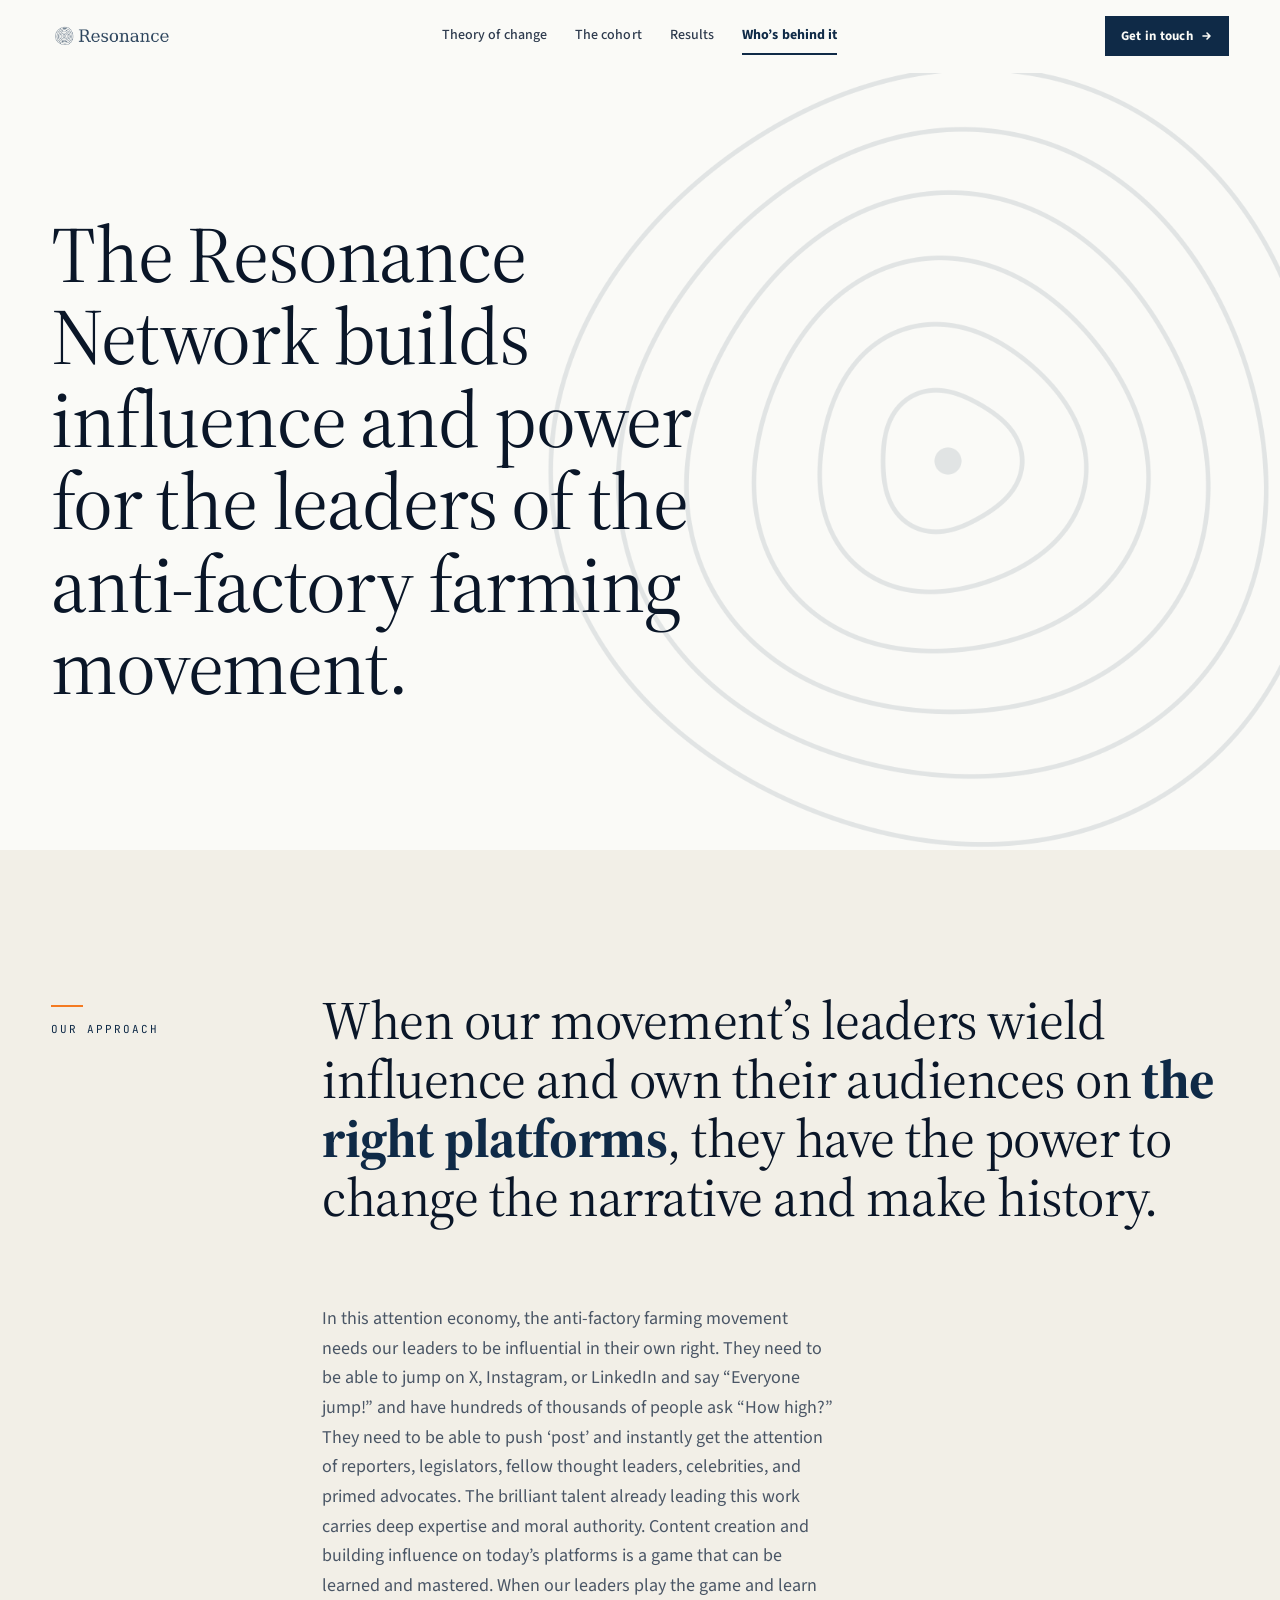
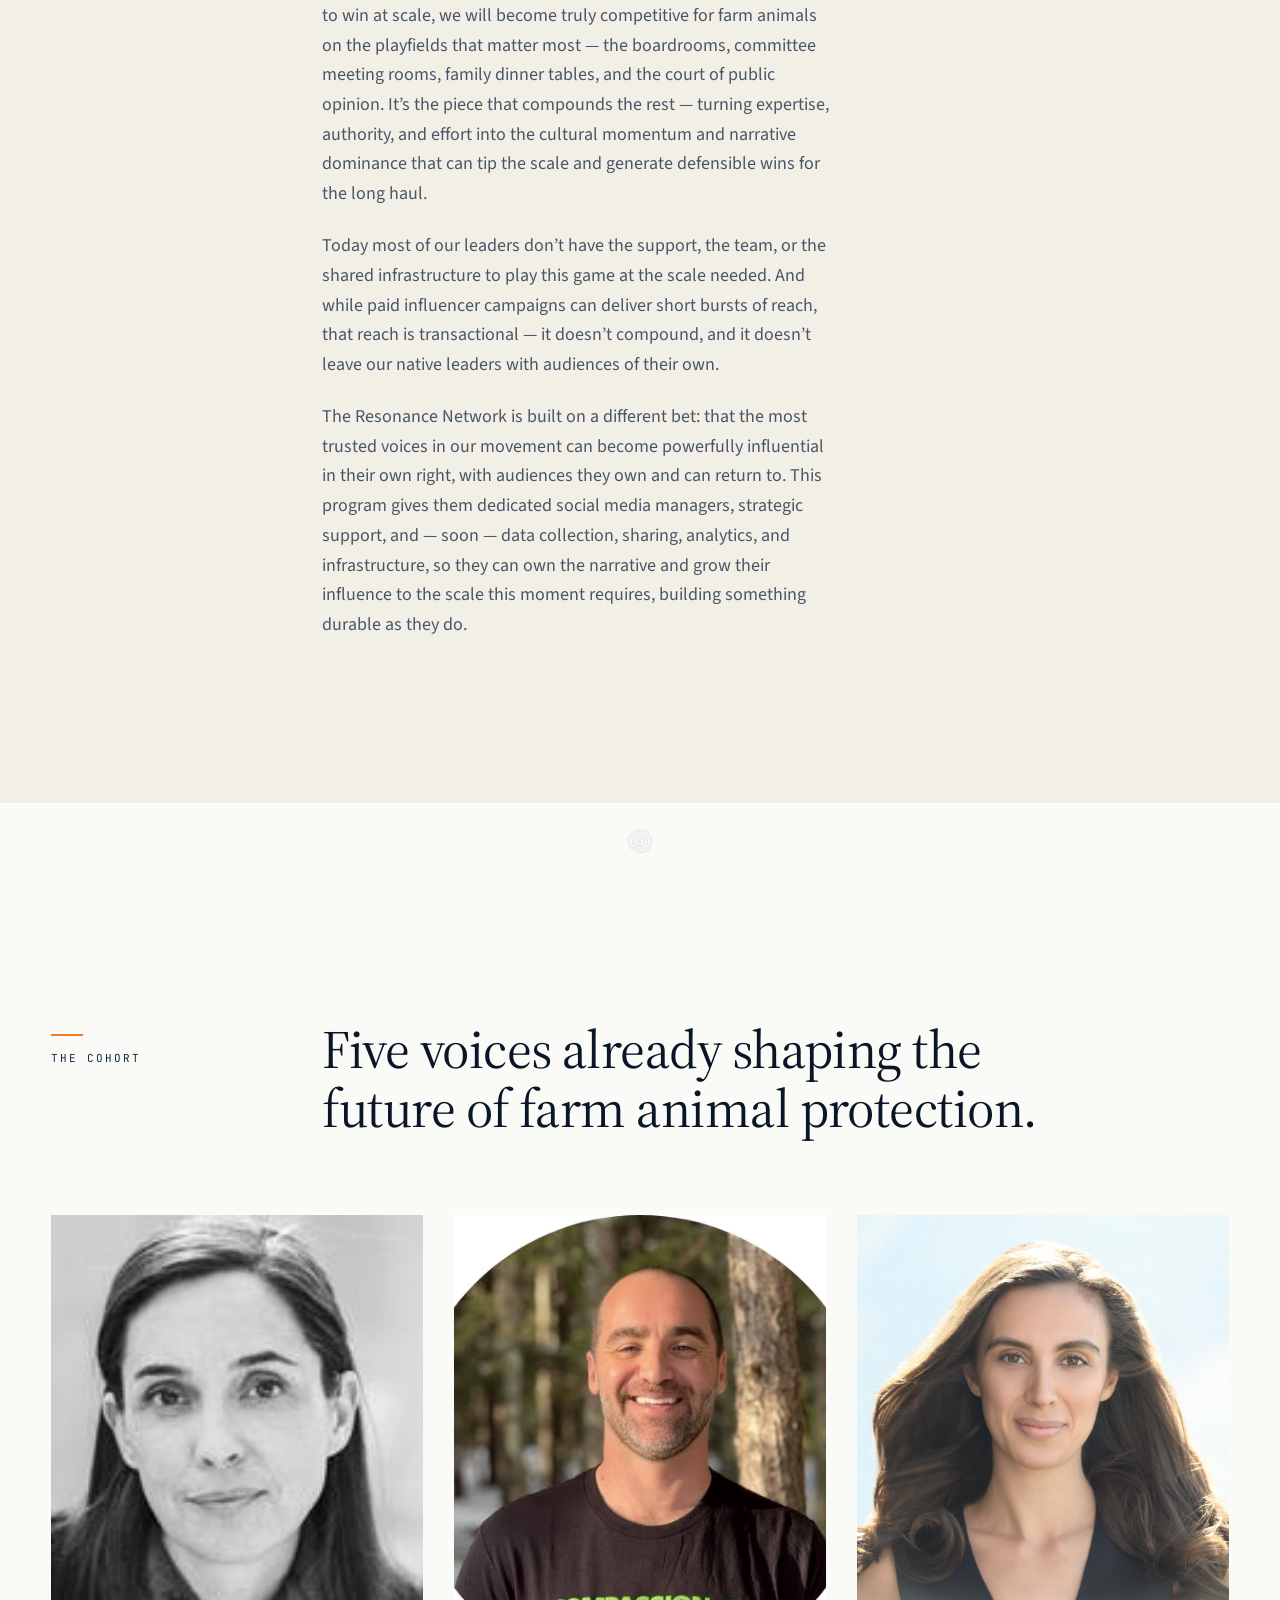
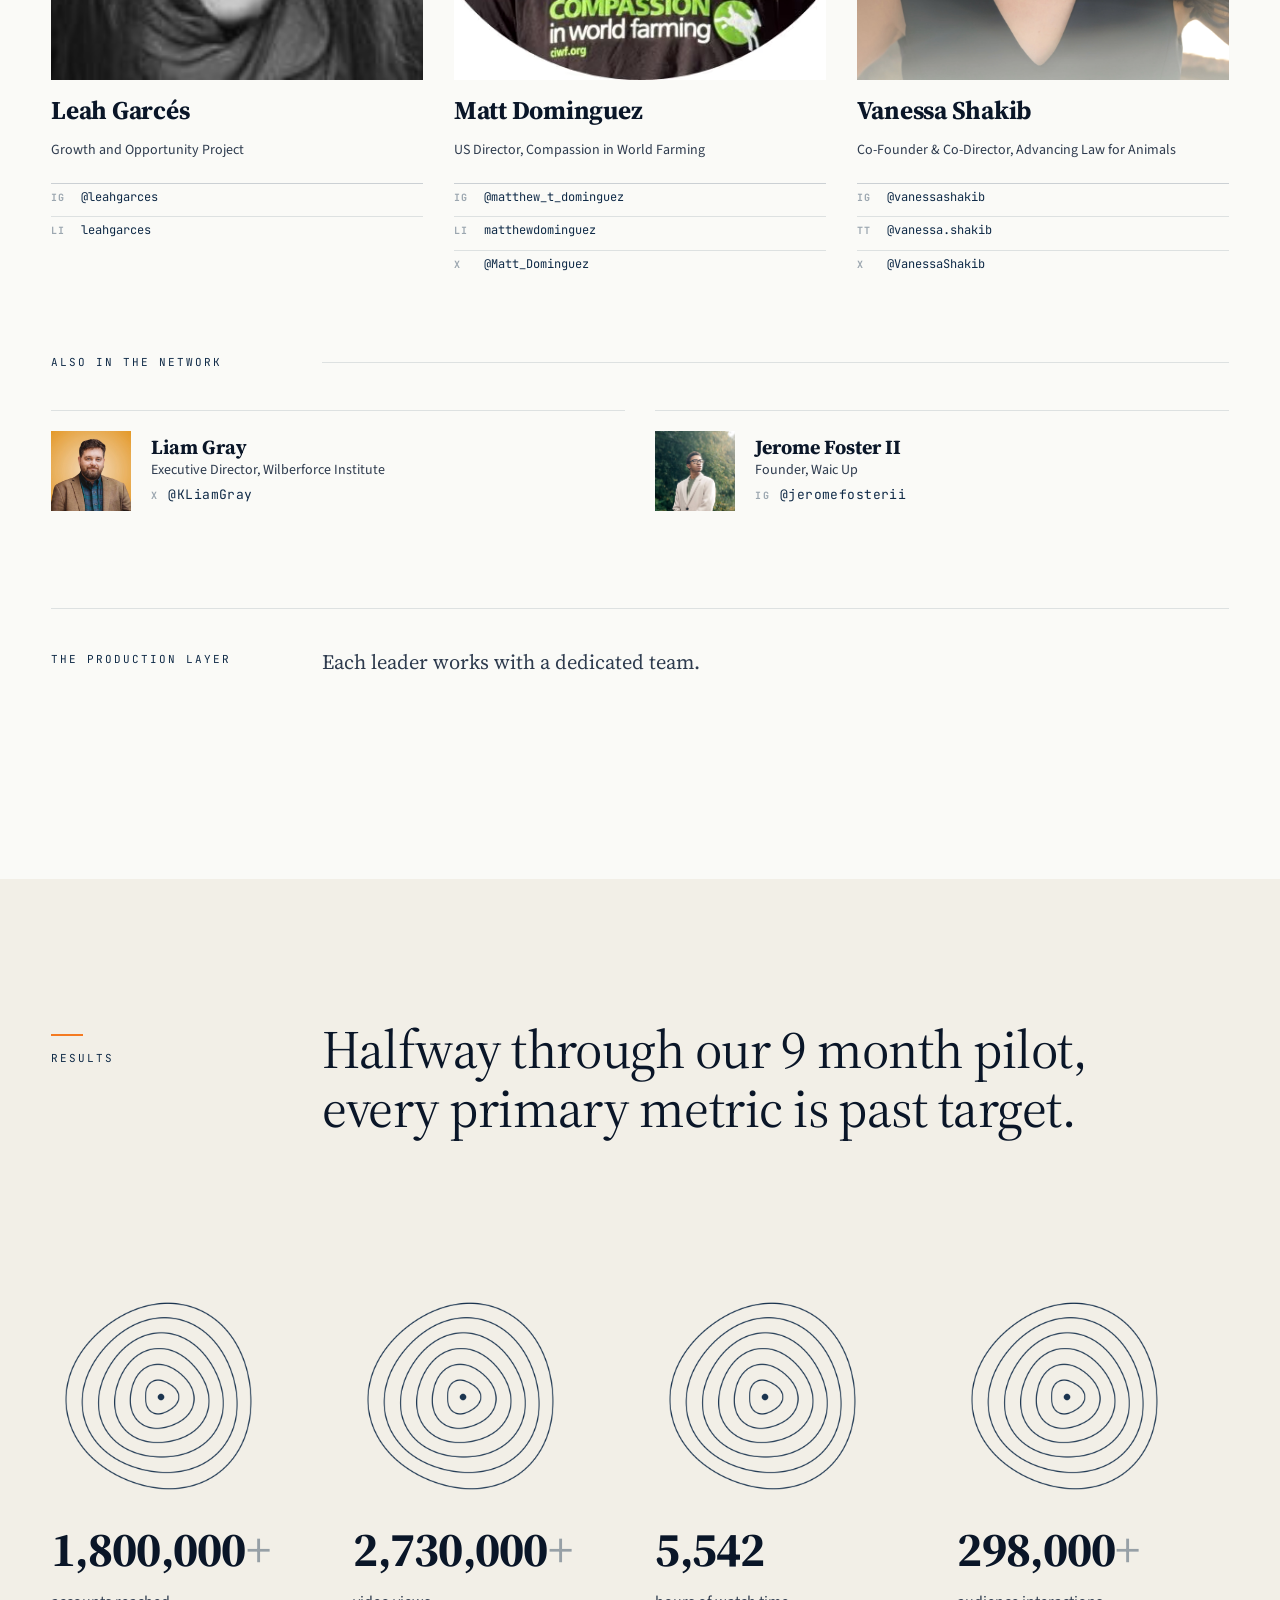
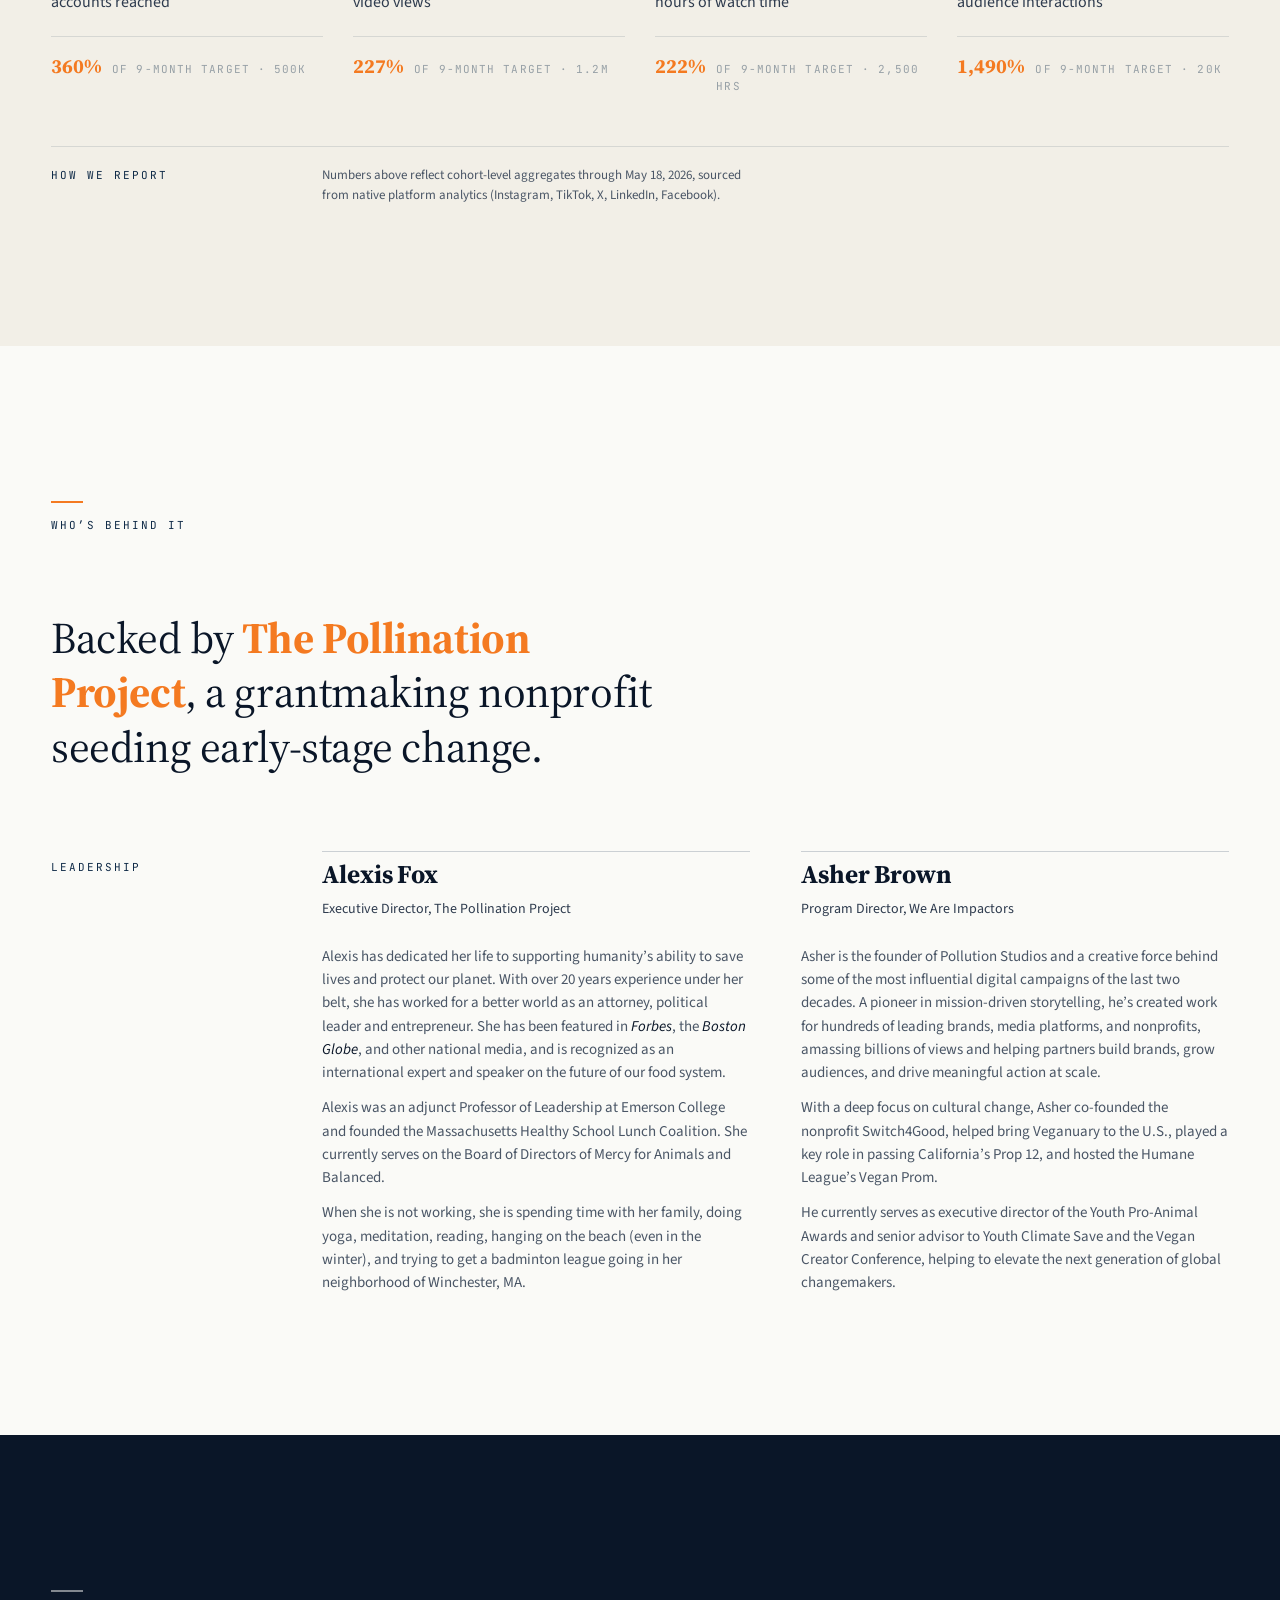
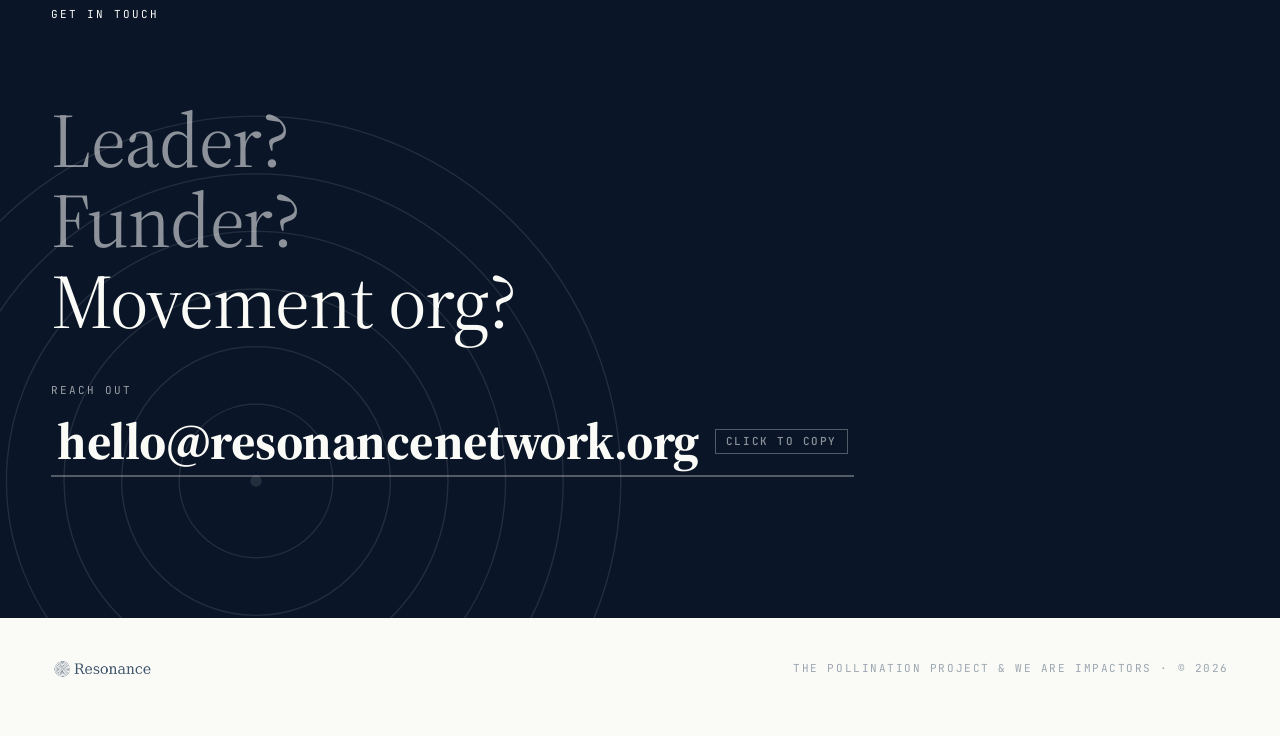
==== index.html @ cb998ae7 "Apply Phase 2 design updates from Claude Design handoff - Rename nav link "Our approach" → "Theory o" ====
<!doctype html>
<html lang="en">
<head>
<meta charset="utf-8">
<meta name="viewport" content="width=device-width, initial-scale=1">
<title>Resonance — Building narrative power for farm animal protection</title>
<meta name="description" content="Resonance supports movement leaders using their platforms to advance farm animal welfare. A program of The Pollination Project and We Are Impactors.">

<link rel="preconnect" href="https://fonts.googleapis.com">
<link rel="preconnect" href="https://fonts.gstatic.com" crossorigin>
<link href="https://fonts.googleapis.com/css2?family=Source+Serif+4:opsz,wght@8..60,400;8..60,500;8..60,700&family=Source+Sans+3:wght@400;500;600;700&family=JetBrains+Mono:wght@400;500&family=Cormorant+Garamond:wght@400;500;600;700&family=Hanken+Grotesk:wght@400;500;600;700&family=DM+Serif+Text:ital@0;1&family=DM+Sans:wght@400;500;600;700&display=swap" rel="stylesheet">
<link rel="stylesheet" href="styles.css">
<link rel="icon" type="image/png" href="assets/symbol.png">
</head>
<body>

<!-- NAV -->
<header class="nav" id="nav">
  <div class="wrap nav-inner">
    <a class="brand" href="#top" aria-label="Resonance — home">
      <img src="assets/wordmark-transparent.png" alt="Resonance">
    </a>
    <nav class="nav-links" id="navLinks" aria-label="Main">
      <a href="#theory" data-link>Theory of change</a>
      <a href="#cohort" data-link>The cohort</a>
      <a href="#results" data-link>Results</a>
      <a href="#team" data-link>Who&rsquo;s behind it</a>
    </nav>
    <a href="#contact" class="nav-cta">
      <span>Get in touch</span>
      <svg viewBox="0 0 12 12" aria-hidden="true"><path d="M2 6h7M6 3l3 3-3 3" fill="none" stroke="currentColor" stroke-width="1.6" stroke-linecap="round" stroke-linejoin="round"/></svg>
    </a>
    <button class="nav-toggle" id="navToggle" aria-label="Open menu" aria-expanded="false">
      <svg viewBox="0 0 16 16" aria-hidden="true"><path d="M2 4h12M2 8h12M2 12h12" fill="none" stroke="currentColor" stroke-width="1.6" stroke-linecap="round"/></svg>
    </button>
  </div>
</header>

<a id="top"></a>

<!-- §01 HERO -->
<section class="hero block" data-section="hero">
  <div class="hero-ripple" aria-hidden="true">
    <img src="assets/symbol.png" alt="" class="hero-symbol">
  </div>

  <div class="wrap hero-grid">
    <div>
      <h1 class="hero-headline">The Resonance Network builds influence and power for the leaders of the <span style="white-space:nowrap;">anti-factory</span> farming movement.</h1>
    </div>
  </div>
</section>

<!-- §02 OUR APPROACH -->
<section class="block cream" id="theory" data-section="theory">
  <div class="wrap">
    <div class="block-head">
      <div class="num">Our approach</div>
      <div>
        <h2 class="title">When our movement&rsquo;s leaders wield influence and own their audiences on <em>the right platforms</em>, they have the power to change the narrative and make history.</h2>
      </div>
    </div>
    <div class="theory-body">
      <div class="num section-tag"></div>
      <div class="col">
        <p>In this attention economy, the anti-factory farming movement needs our leaders to be influential in their own right. They need to be able to jump on X, Instagram, or LinkedIn and say &ldquo;Everyone jump!&rdquo; and have hundreds of thousands of people ask &ldquo;How high?&rdquo; They need to be able to push &lsquo;post&rsquo; and instantly get the attention of reporters, legislators, fellow thought leaders, celebrities, and primed advocates. The brilliant talent already leading this work carries deep expertise and moral authority. Content creation and building influence on today&rsquo;s platforms is a game that can be learned and mastered. When our leaders play the game and learn to win at scale, we will become truly competitive for farm animals on the playfields that matter most &mdash; the boardrooms, committee meeting rooms, family dinner tables, and the court of public opinion. It&rsquo;s the piece that compounds the rest &mdash; turning expertise, authority, and effort into the cultural momentum and narrative dominance that can tip the scale and generate defensible wins for the long haul.</p>

        <p>Today most of our leaders don&rsquo;t have the support, the team, or the shared infrastructure to play this game at the scale needed. And while paid influencer campaigns can deliver short bursts of reach, that reach is transactional &mdash; it doesn&rsquo;t compound, and it doesn&rsquo;t leave our native leaders with audiences of their own.</p>

        <p>The Resonance Network is built on a different bet: that the most trusted voices in our movement can become powerfully influential in their own right, with audiences they own and can return to. This program gives them dedicated social media managers, strategic support, and &mdash; soon &mdash; data collection, sharing, analytics, and infrastructure, so they can own the narrative and grow their influence to the scale this moment requires, building something durable as they do.</p>
      </div>
    </div>
  </div>
</section>

<div class="divider"><img src="assets/symbol.png" alt="" aria-hidden="true"></div>

<!-- §03 THE COHORT -->
<section class="block" id="cohort" data-section="cohort">
  <div class="wrap">
    <div class="block-head">
      <div class="num">The cohort</div>
      <div>
        <h2 class="title">Five voices already shaping the future of farm animal protection.</h2>
      </div>
    </div>

    <div class="cohort-grid">
      <article class="lead">
        <div class="portrait">
          <img src="assets/portraits/leah.jpg" alt="Portrait of Leah Garcés">
        </div>
        <div class="name">Leah Garc&eacute;s</div>
        <div class="role">Growth and Opportunity Project</div>
        <div class="quote pending"></div>
        <div class="links">
          <a href="https://instagram.com/leahgarces" target="_blank" rel="noopener"><span class="plat">IG</span><span class="handle">@leahgarces</span></a>
          <a href="https://linkedin.com/in/leahgarces" target="_blank" rel="noopener"><span class="plat">LI</span><span class="handle">leahgarces</span></a>
        </div>
      </article>

      <article class="lead">
        <div class="portrait">
          <img src="assets/portraits/matt.png" alt="Portrait of Matt Dominguez">
        </div>
        <div class="name">Matt Dominguez</div>
        <div class="role">US Director, Compassion in World Farming</div>
        <div class="quote pending"></div>
        <div class="links">
          <a href="https://instagram.com/matthew_t_dominguez" target="_blank" rel="noopener"><span class="plat">IG</span><span class="handle">@matthew_t_dominguez</span></a>
          <a href="https://linkedin.com/in/matthewdominguez" target="_blank" rel="noopener"><span class="plat">LI</span><span class="handle">matthewdominguez</span></a>
          <a href="https://x.com/Matt_Dominguez" target="_blank" rel="noopener"><span class="plat">X</span><span class="handle">@Matt_Dominguez</span></a>
        </div>
      </article>

      <article class="lead">
        <div class="portrait">
          <img src="assets/portraits/vanessa.jpg" alt="Portrait of Vanessa Shakib">
        </div>
        <div class="name">Vanessa Shakib</div>
        <div class="role">Co-Founder &amp; Co-Director, Advancing Law for Animals</div>
        <div class="quote pending"></div>
        <div class="links">
          <a href="https://instagram.com/vanessashakib" target="_blank" rel="noopener"><span class="plat">IG</span><span class="handle">@vanessashakib</span></a>
          <a href="https://www.tiktok.com/@vanessa.shakib" target="_blank" rel="noopener"><span class="plat">TT</span><span class="handle">@vanessa.shakib</span></a>
          <a href="https://x.com/VanessaShakib" target="_blank" rel="noopener"><span class="plat">X</span><span class="handle">@VanessaShakib</span></a>
        </div>
      </article>
    </div>

    <div class="cohort-divider">
      <div class="label">Also in the network</div>
      <div class="rule"></div>
    </div>

    <div class="secondary-grid">
      <div class="sec-lead">
        <div class="sec-portrait"><img src="assets/portraits/liam.jpg" alt="Portrait of Liam Gray"></div>
        <div class="sec-info">
          <div class="name">Liam Gray</div>
          <div class="role">Executive Director, Wilberforce Institute</div>
          <a class="sec-link" href="https://x.com/KLiamGray" target="_blank" rel="noopener"><span class="plat">X</span><span class="handle">@KLiamGray</span></a>
        </div>
      </div>
      <div class="sec-lead nolinerule">
        <div class="sec-portrait"><img src="assets/portraits/jerome.jpg" alt="Portrait of Jerome Foster II" style="object-position: 50% 8%; transform: scale(1.8); transform-origin: 50% 8%;"></div>
        <div class="sec-info">
          <div class="name">Jerome Foster II</div>
          <div class="role">Founder, Waic Up</div>
          <a class="sec-link" href="https://instagram.com/jeromefosterii" target="_blank" rel="noopener"><span class="plat">IG</span><span class="handle">@jeromefosterii</span></a>
        </div>
      </div>
    </div>

    <div class="production">
      <div class="label">The production layer</div>
      <div>
        <div class="body">Each leader works with a dedicated team.</div>
        <div class="chips">
          <span class="chip"></span>
          <span class="chip"></span>
          <span class="chip"></span>
          <span class="chip"></span>
          <span class="chip"></span>
        </div>
      </div>
    </div>
  </div>
</section>

<!-- §04 RESULTS -->
<section class="block cream" id="results" data-section="results">
  <div class="wrap">
    <div class="block-head">
      <div class="num">Results</div>
      <div>
        <h2 class="title">Halfway through our 9 month pilot, every primary metric is past target.</h2>
      </div>
    </div>

    <div class="results-frame">
      <div class="label"></div>
      <div class="body"></div>
    </div>

    <div class="results-grid">
      <div class="stat" data-state="over">
        <div class="stat-ring" aria-hidden="true">
          <img src="assets/symbol.png" alt="" class="stat-symbol">
        </div>
        <div class="stat-num">1,800,000<span style="color:var(--cobalt-40);">+</span></div>
        <div class="stat-label">accounts reached</div>
        <div class="stat-meter">
          <span class="pct">360%</span>
          <span class="target">of 9-month target &middot; 500K</span>
        </div>
      </div>

      <div class="stat" data-state="over">
        <div class="stat-ring" aria-hidden="true">
          <img src="assets/symbol.png" alt="" class="stat-symbol">
        </div>
        <div class="stat-num">2,730,000<span style="color:var(--cobalt-40);">+</span></div>
        <div class="stat-label">video views</div>
        <div class="stat-meter">
          <span class="pct">227%</span>
          <span class="target">of 9-month target &middot; 1.2M</span>
        </div>
      </div>

      <div class="stat" data-state="over">
        <div class="stat-ring" aria-hidden="true">
          <img src="assets/symbol.png" alt="" class="stat-symbol">
        </div>
        <div class="stat-num">5,542</div>
        <div class="stat-label">hours of watch time</div>
        <div class="stat-meter">
          <span class="pct">222%</span>
          <span class="target">of 9-month target &middot; 2,500 hrs</span>
        </div>
      </div>

      <div class="stat" data-state="over">
        <div class="stat-ring" aria-hidden="true">
          <img src="assets/symbol.png" alt="" class="stat-symbol">
        </div>
        <div class="stat-num">298,000<span style="color:var(--cobalt-40);">+</span></div>
        <div class="stat-label">audience interactions</div>
        <div class="stat-meter">
          <span class="pct">1,490%</span>
          <span class="target">of 9-month target &middot; 20K</span>
        </div>
      </div>
    </div>

    <div class="results-methodology">
      <div class="label">How we report</div>
      <div class="body">Numbers above reflect cohort-level aggregates through May 18, 2026, sourced from native platform analytics (Instagram, TikTok, X, LinkedIn, Facebook).</div>
    </div>
  </div>
</section>

<!-- §05 WHO'S BEHIND IT -->
<section class="block" id="team" data-section="team">
  <div class="wrap">
    <div class="block-head">
      <div class="num">Who&rsquo;s behind it</div>
      <div></div>
    </div>

    <p class="funder-anchor">Backed by <strong>The Pollination Project</strong>, a grantmaking nonprofit seeding early-stage change.</p>

    <div class="team-grid">
      <div class="label">Leadership</div>
      <div class="person">
        <div class="name">Alexis Fox</div>
        <div class="role">Executive Director, The Pollination Project</div>
        <div class="bio">
          <p>Alexis has dedicated her life to supporting humanity&rsquo;s ability to save lives and protect our planet. With over 20 years experience under her belt, she has worked for a better world as an attorney, political leader and entrepreneur. She has been featured in <em>Forbes</em>, the <em>Boston Globe</em>, and other national media, and is recognized as an international expert and speaker on the future of our food system.</p>
          <p>Alexis was an adjunct Professor of Leadership at Emerson College and founded the Massachusetts Healthy School Lunch Coalition. She currently serves on the Board of Directors of Mercy for Animals and Balanced.</p>
          <p>When she is not working, she is spending time with her family, doing yoga, meditation, reading, hanging on the beach (even in the winter), and trying to get a badminton league going in her neighborhood of Winchester, MA.</p>
        </div>
      </div>
      <div class="person">
        <div class="name">Asher Brown</div>
        <div class="role">Program Director, We Are Impactors</div>
        <div class="bio">
          <p>Asher is the founder of Pollution Studios and a creative force behind some of the most influential digital campaigns of the last two decades. A pioneer in mission-driven storytelling, he&rsquo;s created work for hundreds of leading brands, media platforms, and nonprofits, amassing billions of views and helping partners build brands, grow audiences, and drive meaningful action at scale.</p>
          <p>With a deep focus on cultural change, Asher co-founded the nonprofit Switch4Good, helped bring Veganuary to the U.S., played a key role in passing California&rsquo;s Prop 12, and hosted the Humane League&rsquo;s Vegan Prom.</p>
          <p>He currently serves as executive director of the Youth Pro-Animal Awards and senior advisor to Youth Climate Save and the Vegan Creator Conference, helping to elevate the next generation of global changemakers.</p>
        </div>
      </div>
    </div>
  </div>
</section>

<!-- §06 GET IN TOUCH -->
<section class="block contact" id="contact" data-section="contact">
  <div class="contact-ripple" aria-hidden="true">
    <svg viewBox="0 0 800 800">
      <g>
        <circle class="ring" cx="400" cy="400" r="380"/>
        <circle class="ring" cx="400" cy="400" r="320"/>
        <circle class="ring" cx="400" cy="400" r="260"/>
        <circle class="ring" cx="400" cy="400" r="200"/>
        <circle class="ring" cx="400" cy="400" r="140"/>
        <circle class="ring" cx="400" cy="400" r="80"/>
        <circle cx="400" cy="400" r="6" fill="#FAFAF7"/>
      </g>
    </svg>
  </div>

  <div class="wrap">
    <div class="block-head">
      <div class="num contact-num"><span style="color:#fafaf7;">Get in touch</span></div>
      <div></div>
    </div>

    <h3 class="contact-headline">
      <span class="who">Leader?</span>
      <span class="who">Funder?</span>
      Movement org?
    </h3>

    <div class="email-door">
      <span class="label">Reach out</span>
      <button class="email" id="emailBtn" type="button" aria-label="Copy email address">
        hello@resonancenetwork.org
        <span class="copy-tag" id="copyTag">Click to copy</span>
      </button>
    </div>
  </div>
</section>

<!-- FOOTER -->
<footer class="footer">
  <div class="wrap footer-inner">
    <img src="assets/wordmark-transparent.png" alt="Resonance">
    <span class="credit">The Pollination Project &amp; We Are Impactors &middot; &copy; 2026</span>
  </div>
</footer>

<!-- TWEAKS PANEL -->
<aside class="tweaks-panel" id="tweaksPanel" aria-label="Tweaks">
  <header>
    <span class="t">Tweaks</span>
    <button class="x" id="tweaksClose" aria-label="Close tweaks">&#10005;</button>
  </header>

  <div class="tweak-section" data-tweak="voice">
    <div class="label">Voice</div>
    <div class="desc">How the brand speaks. Reshapes typography pairing and headline weight.</div>
    <div class="tweak-segments">
      <button data-value="editorial">Editorial</button>
      <button data-value="stately">Stately</button>
      <button data-value="direct">Direct</button>
    </div>
  </div>

  <div class="tweak-section" data-tweak="rhythm">
    <div class="label">Rhythm</div>
    <div class="desc">How sections punctuate. From quiet uniform field to cobalt-stamped chapters.</div>
    <div class="tweak-segments">
      <button data-value="hushed">Hushed</button>
      <button data-value="measured">Measured</button>
      <button data-value="punctuated">Punctuated</button>
    </div>
  </div>

  <div class="tweak-section" data-tweak="motif">
    <div class="label">Motif</div>
    <div class="desc">How the ripple symbol shows up across the page.</div>
    <div class="tweak-segments">
      <button data-value="veiled">Veiled</button>
      <button data-value="etched">Etched</button>
      <button data-value="stamped">Stamped</button>
    </div>
  </div>
</aside>

<script>
  const tweakState = { voice: "editorial", rhythm: "measured", motif: "veiled" };

  const applyTweaks = () => {
    const root = document.documentElement;
    Object.entries(tweakState).forEach(([k, v]) => root.setAttribute('data-' + k, v));
    document.querySelectorAll('.tweak-section').forEach(sec => {
      const key = sec.dataset.tweak;
      sec.querySelectorAll('.tweak-segments button').forEach(b => {
        b.classList.toggle('is-on', b.dataset.value === tweakState[key]);
      });
    });
  };
  applyTweaks();

  const panel = document.getElementById('tweaksPanel');
  const closeBtn = document.getElementById('tweaksClose');
  window.addEventListener('message', (e) => {
    if (!e.data || typeof e.data !== 'object') return;
    if (e.data.type === '__activate_edit_mode')   panel.classList.add('is-open');
    if (e.data.type === '__deactivate_edit_mode') panel.classList.remove('is-open');
  });
  window.parent.postMessage({ type: '__edit_mode_available' }, '*');
  closeBtn.addEventListener('click', () => {
    panel.classList.remove('is-open');
    window.parent.postMessage({ type: '__edit_mode_dismissed' }, '*');
  });

  document.querySelectorAll('.tweak-section').forEach(sec => {
    const key = sec.dataset.tweak;
    sec.querySelectorAll('.tweak-segments button').forEach(b => {
      b.addEventListener('click', () => {
        tweakState[key] = b.dataset.value;
        applyTweaks();
        window.parent.postMessage({ type: '__edit_mode_set_keys', edits: { [key]: b.dataset.value } }, '*');
      });
    });
  });

  const dividerHTML = document.querySelector('.divider').outerHTML
    .replace('class="divider"', 'class="divider injected"');
  ['theory', 'cohort', 'results', 'team'].forEach(id => {
    const sec = document.getElementById(id);
    if (sec && !sec.previousElementSibling.classList.contains('divider')) {
      sec.insertAdjacentHTML('beforebegin', dividerHTML);
    }
  });
</script>

<script>
  const nav = document.getElementById('nav');
  window.addEventListener('scroll', () => {
    nav.classList.toggle('is-scrolled', window.scrollY > 8);
  }, { passive: true });
  nav.classList.toggle('is-scrolled', window.scrollY > 8);

  const links = Array.from(document.querySelectorAll('.nav-links a[data-link]'));
  const sections = links
    .map(a => document.getElementById(a.getAttribute('href').slice(1)))
    .filter(Boolean);

  if ('IntersectionObserver' in window) {
    const io = new IntersectionObserver((entries) => {
      const visible = entries
        .filter(e => e.isIntersecting)
        .sort((a, b) => b.intersectionRatio - a.intersectionRatio);
      if (visible[0]) {
        const id = visible[0].target.id;
        links.forEach(a => a.classList.toggle('active', a.getAttribute('href') === '#' + id));
      }
    }, { rootMargin: '-30% 0px -50% 0px', threshold: [0, 0.2, 0.5, 0.8] });
    sections.forEach(s => io.observe(s));
  }

  const toggle = document.getElementById('navToggle');
  toggle && toggle.addEventListener('click', () => {
    const open = nav.classList.toggle('is-open');
    toggle.setAttribute('aria-expanded', open ? 'true' : 'false');
  });
  document.querySelectorAll('.nav-links a').forEach(a => {
    a.addEventListener('click', () => nav.classList.remove('is-open'));
  });

  const emailBtn = document.getElementById('emailBtn');
  const copyTag = document.getElementById('copyTag');
  emailBtn && emailBtn.addEventListener('click', async () => {
    const email = 'hello@resonancenetwork.org';
    try {
      await navigator.clipboard.writeText(email);
      copyTag.classList.add('copied');
      copyTag.textContent = 'Copied ✓';
      setTimeout(() => {
        copyTag.classList.remove('copied');
        copyTag.textContent = 'Click to copy';
      }, 2200);
    } catch {
      window.location.href = 'mailto:' + email;
    }
  });
</script>

</body>
</html>
---- styles.css ----
/* =========================================================
   Resonance — site styles
   Type: Source Serif 4 (DejaVu Serif substitute) + Source Sans 3 (DejaVu Sans substitute)
   Emphasis: bold + cobalt only. No italic, no underline.
========================================================= */

:root {
  --cobalt: #0F2A47;
  --cobalt-08: rgba(15, 42, 71, 0.08);
  --cobalt-12: rgba(15, 42, 71, 0.12);
  --cobalt-20: rgba(15, 42, 71, 0.20);
  --cobalt-40: rgba(15, 42, 71, 0.40);
  --warm: #FAFAF7;
  --cream: #F2EFE7;
  --ink: #0A1628;
  --slate: #2E3B4E;
  --body: #4A5666;
  --signal: #2E7D5F;
  --orange: #F47A21;

  --serif: "Source Serif 4", "DejaVu Serif", Georgia, serif;
  --sans:  "Source Sans 3", "DejaVu Sans", -apple-system, system-ui, sans-serif;
  --mono:  ui-monospace, "JetBrains Mono", "SF Mono", Menlo, monospace;

  --gutter: clamp(20px, 4vw, 64px);
  --max: 1440px;
}

* { box-sizing: border-box; }

html { scroll-behavior: smooth; }

body {
  margin: 0;
  background: var(--warm);
  color: var(--body);
  font-family: var(--sans);
  font-size: 17px;
  line-height: 1.55;
  -webkit-font-smoothing: antialiased;
  text-rendering: optimizeLegibility;
}

a { color: inherit; text-decoration: none; }

/* ------- shared layout ------- */
.wrap {
  width: 100%;
  max-width: var(--max);
  margin-inline: auto;
  padding-inline: var(--gutter);
}

.eyebrow {
  font-family: var(--mono);
  font-size: 12px;
  letter-spacing: 0.14em;
  text-transform: uppercase;
  color: var(--cobalt);
  font-weight: 500;
}
.eyebrow .dot {
  display: inline-block;
  width: 6px; height: 6px;
  background: var(--orange);
  border-radius: 50%;
  vertical-align: middle;
  margin-inline: 6px 8px;
  transform: translateY(-1px);
}

.section-tag {
  font-family: var(--mono);
  font-size: 11px;
  letter-spacing: 0.18em;
  color: var(--cobalt-40);
  text-transform: uppercase;
}

/* ------- nav ------- */
.nav {
  position: sticky;
  top: 0;
  z-index: 50;
  background: color-mix(in oklab, var(--warm) 92%, transparent);
  backdrop-filter: saturate(140%) blur(10px);
  -webkit-backdrop-filter: saturate(140%) blur(10px);
  border-bottom: 1px solid transparent;
  transition: border-color .25s ease, background .25s ease;
}
.nav.is-scrolled { border-bottom-color: var(--cobalt-12); }

.nav-inner {
  display: flex;
  align-items: center;
  justify-content: space-between;
  height: 72px;
  gap: 24px;
}

.brand {
  display: flex;
  align-items: center;
  gap: 12px;
  color: var(--ink);
}
.brand img {
  height: 26px;
  width: auto;
  display: block;
}

.nav-links {
  display: flex;
  align-items: center;
  gap: 28px;
}
.nav-links a {
  font-family: var(--sans);
  font-size: 14px;
  font-weight: 500;
  color: var(--slate);
  position: relative;
  padding: 6px 0;
  letter-spacing: 0.005em;
  transition: color .2s ease;
}
.nav-links a:hover { color: var(--cobalt); }
.nav-links a.active { color: var(--cobalt); font-weight: 700; }
.nav-links a.active::after {
  content: "";
  position: absolute;
  left: 0; right: 0;
  bottom: -2px;
  height: 2px;
  background: var(--cobalt);
}

.nav-cta {
  font-family: var(--sans);
  font-size: 13px;
  font-weight: 700;
  letter-spacing: 0.02em;
  color: var(--warm);
  background: var(--cobalt);
  padding: 10px 16px;
  display: inline-flex;
  align-items: center;
  gap: 8px;
  white-space: nowrap;
  flex-shrink: 0;
  transition: background .2s ease, transform .2s ease;
}
.nav-cta span { white-space: nowrap; }
.nav-cta:hover { background: var(--ink); }
.nav-cta svg { width: 12px; height: 12px; }

.nav-toggle { display: none; }

/* ------- hero ------- */
.hero {
  position: relative;
  padding-top: clamp(80px, 14vh, 160px);
  padding-bottom: clamp(80px, 14vh, 160px);
  overflow: hidden;
  isolation: isolate;
}

.hero-grid {
  display: grid;
  grid-template-columns: 1fr;
  gap: clamp(36px, 6vw, 80px);
}

.hero-headline {
  font-family: var(--serif);
  font-weight: 400;
  font-size: clamp(40px, 6.2vw, 88px);
  line-height: 1.04;
  letter-spacing: -0.015em;
  color: var(--ink);
  max-width: 18ch;
  margin: 0;
  text-wrap: balance;
}
.hero-headline em {
  font-style: normal;
  font-weight: 700;
  color: var(--cobalt);
}

.hero-meta {
  display: grid;
  grid-template-columns: 1fr 1fr;
  gap: clamp(24px, 4vw, 64px);
  align-items: end;
  margin-top: clamp(28px, 4vw, 48px);
}

.hero-tagline {
  font-family: var(--serif);
  font-size: clamp(20px, 1.8vw, 26px);
  line-height: 1.35;
  color: var(--slate);
  font-weight: 400;
  max-width: 32ch;
  margin: 0;
}

.hero-stat {
  display: flex;
  flex-direction: column;
  gap: 8px;
  align-self: end;
}
.hero-stat .num {
  font-family: var(--serif);
  font-weight: 700;
  font-size: clamp(28px, 3vw, 40px);
  line-height: 1;
  color: var(--orange);
  letter-spacing: -0.01em;
}
.hero-stat .label {
  font-family: var(--sans);
  font-size: 13px;
  color: var(--body);
  line-height: 1.4;
  max-width: 28ch;
}

.hero-ripple {
  position: absolute;
  right: -10vw;
  top: 50%;
  transform: translateY(-50%);
  width: min(78vw, 920px);
  aspect-ratio: 1;
  pointer-events: none;
  z-index: -1;
  opacity: 0.10;
}
.hero-ripple .hero-symbol {
  width: 100%;
  height: 100%;
  object-fit: contain;
  display: block;
  animation: ripple-pulse 9s ease-in-out infinite;
  transform-origin: 50% 50%;
}
@keyframes ripple-pulse {
  0%, 100% { transform: scale(1); }
  50%      { transform: scale(1.04); }
}

/* ------- generic section ------- */
section.block {
  padding-block: clamp(80px, 11vw, 160px);
  position: relative;
}
section.block.cream {
  background: var(--cream);
}

.block-head {
  display: grid;
  grid-template-columns: 220px 1fr;
  gap: clamp(24px, 4vw, 64px);
  margin-bottom: clamp(40px, 6vw, 80px);
  align-items: start;
}
.block-head .num {
  font-family: var(--mono);
  font-size: 11px;
  letter-spacing: 0.18em;
  text-transform: uppercase;
  color: var(--cobalt);
  padding-top: 14px;
  position: relative;
}
.block-head .num::before {
  content: "";
  display: block;
  width: 32px;
  height: 2px;
  background: var(--orange);
  margin-bottom: 14px;
}
.block-head .title {
  font-family: var(--serif);
  font-weight: 400;
  font-size: clamp(32px, 4.2vw, 56px);
  line-height: 1.1;
  letter-spacing: -0.01em;
  color: var(--ink);
  margin: 0;
  text-wrap: balance;
}
.block-head .title em {
  font-style: normal;
  font-weight: 700;
  color: var(--cobalt);
}
.block-head .lede {
  margin-top: 18px;
  font-family: var(--serif);
  font-size: clamp(18px, 1.5vw, 22px);
  line-height: 1.45;
  color: var(--slate);
  max-width: 56ch;
}

/* ------- §02 theory ------- */
.theory-body {
  display: grid;
  grid-template-columns: 220px 1fr;
  gap: clamp(24px, 4vw, 64px);
}
.theory-body .col {
  max-width: 64ch;
}
.theory-body p {
  margin: 0 0 1.25em;
  font-size: 18px;
  line-height: 1.65;
  color: var(--body);
}
.theory-body p strong {
  color: var(--cobalt);
  font-weight: 700;
}
.theory-pull {
  font-family: var(--serif);
  font-size: clamp(24px, 2.4vw, 34px);
  line-height: 1.3;
  color: var(--cobalt);
  font-weight: 700;
  margin: 1.5em 0 1.5em;
  padding-left: 24px;
  border-left: 2px solid var(--cobalt);
  letter-spacing: -0.005em;
  max-width: 28ch;
}

/* ------- §03 cohort ------- */
.cohort-grid {
  display: grid;
  grid-template-columns: repeat(3, 1fr);
  gap: clamp(20px, 2.4vw, 40px);
}
.lead {
  display: flex;
  flex-direction: column;
  gap: 16px;
}
.portrait {
  position: relative;
  aspect-ratio: 4 / 5;
  background: var(--cobalt-08);
  overflow: hidden;
}
.portrait img {
  position: absolute;
  inset: 0;
  width: 100%;
  height: 100%;
  object-fit: cover;
  display: block;
  filter: grayscale(0.15) contrast(1.02);
}
.portrait::before {
  content: "";
  position: absolute;
  inset: 0;
  background-image: repeating-linear-gradient(
    -28deg,
    transparent 0, transparent 12px,
    var(--cobalt-12) 12px, var(--cobalt-12) 13px
  );
  pointer-events: none;
  opacity: 0;
}
.portrait:not(:has(img))::before { opacity: 1; }
.portrait .label {
  position: absolute;
  inset: auto 0 0 0;
  padding: 12px 14px;
  font-family: var(--mono);
  font-size: 10px;
  letter-spacing: 0.14em;
  text-transform: uppercase;
  color: var(--cobalt);
  background: linear-gradient(to top, color-mix(in oklab, var(--cream) 96%, transparent), transparent);
}
.portrait .corner {
  position: absolute;
  top: 12px; left: 12px;
  font-family: var(--mono);
  font-size: 10px;
  letter-spacing: 0.14em;
  color: var(--warm);
  z-index: 1;
  padding: 4px 8px;
  background: color-mix(in oklab, var(--ink) 70%, transparent);
}
.lead .name {
  font-family: var(--serif);
  font-weight: 700;
  font-size: clamp(22px, 2vw, 28px);
  line-height: 1.15;
  color: var(--ink);
  letter-spacing: -0.01em;
}
.lead .role {
  font-size: 14px;
  color: var(--slate);
  line-height: 1.4;
}
.lead .quote {
  margin-top: 4px;
  font-family: var(--serif);
  font-size: 16px;
  line-height: 1.45;
  color: var(--cobalt-40);
  border-top: 1px solid var(--cobalt-12);
  padding-top: 14px;
  min-height: 80px;
  font-style: normal;
}
.lead .quote.pending { display: none; }
.lead .links {
  margin-top: 6px;
  display: flex;
  flex-direction: column;
  gap: 6px;
  font-family: var(--mono);
  font-size: 11px;
  letter-spacing: 0.04em;
  color: var(--cobalt);
}
.lead .links a {
  position: relative;
  display: grid;
  grid-template-columns: 22px 1fr;
  align-items: baseline;
  gap: 8px;
  padding: 4px 0;
  border-top: 1px solid var(--cobalt-12);
  transition: color .15s ease;
}
.lead .links a:first-child { border-top: 1px solid var(--cobalt-20); }
.lead .links a:hover { color: var(--ink); }
.lead .links .plat {
  font-weight: 700;
  letter-spacing: 0.12em;
  text-transform: uppercase;
  color: var(--cobalt-40);
  font-size: 10px;
}
.lead .links .handle {
  font-family: var(--mono);
  font-size: 12px;
  letter-spacing: 0;
  text-transform: none;
  color: var(--cobalt);
}
.lead .links a:hover .handle { color: var(--ink); }

.cohort-divider {
  margin: clamp(48px, 6vw, 80px) 0 clamp(24px, 3vw, 40px);
  display: grid;
  grid-template-columns: 220px 1fr;
  gap: clamp(24px, 4vw, 64px);
  align-items: center;
}
.cohort-divider .label {
  font-family: var(--mono);
  font-size: 11px;
  letter-spacing: 0.18em;
  text-transform: uppercase;
  color: var(--cobalt);
}
.cohort-divider .rule {
  height: 1px;
  background: var(--cobalt-12);
}

.secondary-grid {
  display: grid;
  grid-template-columns: repeat(2, 1fr);
  gap: clamp(20px, 2.4vw, 40px);
}
.sec-lead {
  display: grid;
  grid-template-columns: 80px 1fr;
  gap: 20px;
  align-items: center;
  padding: 20px 0;
  border-top: 1px solid var(--cobalt-12);
}
.sec-lead:last-child { border-bottom: 1px solid var(--cobalt-12); }
.sec-lead.nolinerule { border-bottom: 0 !important; }
.sec-portrait {
  aspect-ratio: 1;
  width: 80px;
  background: var(--cobalt-08);
  position: relative;
  overflow: hidden;
}
.sec-portrait img {
  width: 100%;
  height: 100%;
  object-fit: cover;
  display: block;
  filter: grayscale(0.15) contrast(1.02);
}
.sec-portrait::before {
  content: "";
  position: absolute;
  inset: 0;
  background-image: repeating-linear-gradient(
    -28deg,
    transparent 0, transparent 8px,
    var(--cobalt-12) 8px, var(--cobalt-12) 9px
  );
  pointer-events: none;
  opacity: 0;
}
.sec-portrait:not(:has(img))::before { opacity: 1; }
.sec-info .name {
  font-family: var(--serif);
  font-weight: 700;
  font-size: 20px;
  color: var(--ink);
  line-height: 1.2;
}
.sec-info .role {
  font-size: 14px;
  color: var(--slate);
  line-height: 1.3;
  margin-top: 2px;
}
.sec-link {
  font-family: var(--mono);
  font-size: 11px;
  letter-spacing: 0.04em;
  color: var(--cobalt);
  display: inline-flex;
  align-items: baseline;
  gap: 10px;
  margin-top: 6px;
}
.sec-link .plat {
  font-weight: 700;
  letter-spacing: 0.12em;
  text-transform: uppercase;
  color: var(--cobalt-40);
  font-size: 10px;
}
.sec-link .handle {
  font-size: 13px;
}
.sec-link:hover { color: var(--ink); }

.production {
  margin-top: clamp(48px, 6vw, 80px);
  padding: clamp(24px, 3vw, 40px) 0;
  border-top: 1px solid var(--cobalt-12);
  display: grid;
  grid-template-columns: 220px 1fr;
  gap: clamp(24px, 4vw, 64px);
}
.production .label {
  font-family: var(--mono);
  font-size: 11px;
  letter-spacing: 0.18em;
  text-transform: uppercase;
  color: var(--cobalt);
  padding-top: 4px;
}
.production .body {
  font-family: var(--serif);
  font-size: clamp(18px, 1.6vw, 22px);
  line-height: 1.5;
  color: var(--slate);
  max-width: 64ch;
}
.production .body strong {
  color: var(--cobalt);
  font-weight: 700;
}
.production .chips {
  margin-top: 22px;
  display: flex;
  flex-wrap: wrap;
  column-gap: 32px;
  row-gap: 10px;
  align-items: baseline;
}
.production .chip {
  display: inline-block;
  font-family: var(--mono);
  font-size: 12px;
  letter-spacing: 0.16em;
  text-transform: uppercase;
  color: var(--ink);
  background: transparent;
  border: 0;
  padding: 0;
  margin: 0;
  font-weight: 500;
}

/* ------- §04 results ------- */
.results-grid {
  display: grid;
  grid-template-columns: repeat(4, 1fr);
  gap: clamp(20px, 2.4vw, 36px);
}
.stat {
  display: flex;
  flex-direction: column;
  gap: 18px;
}
.stat-ring {
  position: relative;
  aspect-ratio: 1;
  width: 100%;
  max-width: 220px;
}
.stat-symbol {
  width: 100%;
  height: 100%;
  object-fit: contain;
  display: block;
  transition: opacity .3s ease, transform .3s ease;
}
.stat[data-state="over"]  .stat-symbol { transform: scale(1.0); opacity: 0.95; }
.stat[data-state="pace"]  .stat-symbol { transform: scale(0.78); opacity: 0.55; }
.stat[data-state="under"] .stat-symbol { transform: scale(0.6);  opacity: 0.4;  filter: hue-rotate(-200deg) saturate(2); }
.stat-num {
  font-family: var(--serif);
  font-weight: 700;
  font-size: clamp(32px, 3.8vw, 52px);
  line-height: 1;
  color: var(--ink);
  letter-spacing: -0.015em;
}
.stat-label {
  font-family: var(--sans);
  font-size: 16px;
  color: var(--slate);
  line-height: 1.4;
}
.stat-meter {
  display: flex;
  align-items: baseline;
  gap: 10px;
  margin-top: 4px;
  padding-top: 14px;
  border-top: 1px solid var(--cobalt-12);
}
.stat-meter .pct {
  font-family: var(--serif);
  font-weight: 700;
  font-size: 20px;
  color: var(--orange);
}
.stat-meter .pct.behind { color: var(--signal); }
.stat-meter .target {
  font-family: var(--mono);
  font-size: 11px;
  letter-spacing: 0.10em;
  text-transform: uppercase;
  color: var(--cobalt-40);
}

.results-frame {
  margin-bottom: clamp(40px, 6vw, 64px);
  display: grid;
  grid-template-columns: 220px 1fr;
  gap: clamp(24px, 4vw, 64px);
}
.results-frame .label {
  font-family: var(--mono);
  font-size: 11px;
  letter-spacing: 0.18em;
  text-transform: uppercase;
  color: var(--cobalt);
  padding-top: 8px;
}
.results-frame .body {
  font-family: var(--serif);
  font-size: clamp(20px, 1.8vw, 26px);
  line-height: 1.45;
  color: var(--slate);
  max-width: 56ch;
}
.results-frame .body strong { color: var(--cobalt); font-weight: 700; }

.results-methodology {
  margin-top: clamp(40px, 4vw, 56px);
  padding-top: 18px;
  border-top: 1px solid var(--cobalt-12);
  display: grid;
  grid-template-columns: 220px 1fr;
  gap: clamp(24px, 4vw, 64px);
}
.results-methodology .label {
  font-family: var(--mono);
  font-size: 11px;
  letter-spacing: 0.18em;
  text-transform: uppercase;
  color: var(--cobalt);
  padding-top: 2px;
}
.results-methodology .body {
  font-family: var(--sans);
  font-size: 13px;
  line-height: 1.55;
  color: var(--body);
  max-width: 72ch;
}

/* ------- §05 team ------- */
.funder-anchor {
  font-family: var(--serif);
  font-weight: 400;
  font-size: clamp(28px, 3.4vw, 44px);
  line-height: 1.25;
  color: var(--ink);
  letter-spacing: -0.01em;
  max-width: 32ch;
  margin: 0 0 clamp(48px, 6vw, 80px);
  text-wrap: balance;
}
.funder-anchor strong {
  color: var(--orange);
  font-weight: 700;
}

.team-grid {
  display: grid;
  grid-template-columns: 220px 1fr 1fr;
  gap: clamp(24px, 4vw, 64px);
}
.team-grid .label {
  font-family: var(--mono);
  font-size: 11px;
  letter-spacing: 0.18em;
  text-transform: uppercase;
  color: var(--cobalt);
  padding-top: 8px;
}
.person {
  display: flex;
  flex-direction: column;
  gap: 10px;
  padding-top: 8px;
  border-top: 1px solid var(--cobalt-20);
}
.person .name {
  font-family: var(--serif);
  font-weight: 700;
  font-size: clamp(22px, 2vw, 28px);
  line-height: 1.15;
  color: var(--ink);
  letter-spacing: -0.005em;
}
.person .role {
  font-size: 14px;
  color: var(--slate);
}
.person .bio {
  margin-top: 14px;
  display: flex;
  flex-direction: column;
  gap: 12px;
}
.person .bio p {
  margin: 0;
  font-family: var(--sans);
  font-size: 15px;
  line-height: 1.55;
  color: var(--body);
}
.person .bio em {
  font-style: italic;
  color: var(--ink);
}
.person .blurb {
  margin-top: 8px;
  font-family: var(--mono);
  font-size: 10px;
  letter-spacing: 0.14em;
  text-transform: uppercase;
  color: var(--cobalt-40);
}

/* ------- §06 contact ------- */
.contact {
  background: var(--ink);
  color: var(--warm);
  position: relative;
  overflow: hidden;
}
.contact .block-head .title { color: var(--warm); }
.contact .section-tag { color: color-mix(in oklab, var(--warm) 55%, transparent); }
.contact-num {
  background-color: var(--ink);
}
.contact-num::before {
  background: color-mix(in oklab, var(--warm) 50%, transparent) !important;
}

.contact-headline {
  font-family: var(--serif);
  font-weight: 400;
  font-size: clamp(40px, 6vw, 88px);
  line-height: 1.05;
  letter-spacing: -0.015em;
  color: var(--warm);
  margin: 0 0 32px;
  max-width: 18ch;
  text-wrap: balance;
}
.contact-headline .who {
  display: block;
  color: color-mix(in oklab, var(--warm) 55%, transparent);
}

.email-door {
  display: inline-flex;
  flex-direction: column;
  gap: 16px;
  margin-top: 8px;
}
.email-door .label {
  font-family: var(--mono);
  font-size: 11px;
  letter-spacing: 0.18em;
  text-transform: uppercase;
  color: color-mix(in oklab, var(--warm) 60%, transparent);
}
.email {
  font-family: var(--serif);
  font-weight: 700;
  font-size: clamp(28px, 4vw, 56px);
  line-height: 1;
  color: var(--warm);
  letter-spacing: -0.01em;
  display: inline-flex;
  align-items: center;
  gap: 16px;
  padding-bottom: 8px;
  border: none;
  border-bottom: 2px solid color-mix(in oklab, var(--warm) 30%, transparent);
  cursor: pointer;
  transition: border-color .2s ease;
  background: transparent;
}
.email:hover { border-bottom-color: var(--warm); }
.email .copy-tag {
  font-family: var(--mono);
  font-size: 11px;
  letter-spacing: 0.14em;
  text-transform: uppercase;
  font-weight: 500;
  color: color-mix(in oklab, var(--warm) 55%, transparent);
  padding: 6px 10px;
  border: 1px solid color-mix(in oklab, var(--warm) 30%, transparent);
  align-self: center;
  transition: all .2s ease;
}
.email .copy-tag.copied {
  color: var(--ink);
  background: var(--warm);
  border-color: var(--warm);
}

.contact-ripple {
  position: absolute;
  left: -10vw;
  bottom: -20vw;
  width: 60vw;
  aspect-ratio: 1;
  pointer-events: none;
  opacity: 0.10;
}
.contact-ripple svg { width: 100%; height: 100%; }
.contact-ripple .ring {
  fill: none;
  stroke: var(--warm);
  stroke-width: 1.4;
}

/* ------- footer ------- */
.footer {
  padding: 40px 0 56px;
  background: var(--warm);
}
.footer-inner {
  display: flex;
  align-items: center;
  justify-content: space-between;
  gap: 24px;
  flex-wrap: wrap;
}
.footer img { height: 22px; opacity: 0.9; }
.footer .credit {
  font-family: var(--mono);
  font-size: 11px;
  letter-spacing: 0.14em;
  text-transform: uppercase;
  color: var(--cobalt-40);
}

/* ------- section divider symbol ------- */
.divider {
  display: flex;
  justify-content: center;
  padding: 24px 0;
}
.divider img,
.divider svg {
  width: 28px; height: 28px;
  opacity: 0.55;
  object-fit: contain;
}

/* ------- responsive ------- */
@media (max-width: 960px) {
  .nav-links { display: none; }
  .nav-cta { display: none; }
  .nav-toggle {
    display: inline-flex;
    align-items: center;
    justify-content: center;
    width: 40px; height: 40px;
    background: transparent;
    border: 1px solid var(--cobalt-20);
    color: var(--cobalt);
    cursor: pointer;
  }
  .nav-toggle svg { width: 16px; height: 16px; }

  .nav.is-open .nav-links {
    display: flex;
    position: absolute;
    top: 72px;
    left: 0; right: 0;
    flex-direction: column;
    gap: 0;
    background: var(--warm);
    padding: 16px var(--gutter);
    border-bottom: 1px solid var(--cobalt-12);
  }
  .nav.is-open .nav-links a {
    padding: 14px 0;
    border-bottom: 1px solid var(--cobalt-08);
    font-size: 16px;
  }

  .hero-meta { grid-template-columns: 1fr; }
  .block-head { grid-template-columns: 1fr; gap: 16px; }
  .block-head .num { padding-top: 0; }
  .theory-body { grid-template-columns: 1fr; }
  .cohort-grid { grid-template-columns: 1fr; }
  .cohort-divider { grid-template-columns: 1fr; }
  .secondary-grid { grid-template-columns: 1fr; }
  .production { grid-template-columns: 1fr; }
  .results-grid { grid-template-columns: 1fr 1fr; gap: 40px; }
  .results-frame { grid-template-columns: 1fr; }
  .results-methodology { grid-template-columns: 1fr; }
  .team-grid { grid-template-columns: 1fr; }
  .stat-ring { max-width: 240px; }
}

@media (max-width: 600px) {
  .results-grid { grid-template-columns: 1fr; gap: 48px; }
}

@media (prefers-reduced-motion: reduce) {
  .hero-ripple .hero-symbol { animation: none; }
  html { scroll-behavior: auto; }
}

/* =========================================================
   TWEAKS — three expressive directions.
========================================================= */

/* --- VOICE ----------------------------------------------- */
[data-voice="stately"] {
  --serif: "Cormorant Garamond", "Source Serif 4", Georgia, serif;
  --sans:  "Hanken Grotesk", "Source Sans 3", sans-serif;
}
[data-voice="stately"] .hero-headline,
[data-voice="stately"] .block-head .title,
[data-voice="stately"] .contact-headline,
[data-voice="stately"] .funder-anchor {
  font-weight: 500;
  letter-spacing: -0.02em;
  line-height: 1.0;
}
[data-voice="stately"] .hero-headline { font-size: clamp(48px, 7.4vw, 104px); }
[data-voice="stately"] .block-head .title { font-size: clamp(36px, 4.8vw, 64px); }
[data-voice="stately"] .eyebrow,
[data-voice="stately"] .section-tag,
[data-voice="stately"] .block-head .num,
[data-voice="stately"] .nav-links a {
  letter-spacing: 0.22em;
}
[data-voice="stately"] .lead .name,
[data-voice="stately"] .person .name { font-weight: 500; }

[data-voice="direct"] {
  --serif: "DM Serif Text", "Source Serif 4", Georgia, serif;
  --sans:  "DM Sans", "Source Sans 3", sans-serif;
}
[data-voice="direct"] .hero-headline,
[data-voice="direct"] .block-head .title,
[data-voice="direct"] .contact-headline {
  font-weight: 400;
  letter-spacing: -0.025em;
  line-height: 0.98;
}
[data-voice="direct"] .hero-headline { font-size: clamp(44px, 6.8vw, 96px); }
[data-voice="direct"] .hero-headline em,
[data-voice="direct"] .block-head .title em { font-weight: 400; font-style: italic; }
[data-voice="direct"] .nav-cta { padding: 12px 18px; font-size: 14px; }

/* --- RHYTHM ---------------------------------------------- */
[data-rhythm="hushed"] section.block.cream { background: var(--warm); }
[data-rhythm="hushed"] .divider { display: none; }
[data-rhythm="hushed"] .block-head .num::before { display: none; }
[data-rhythm="hushed"] .block-head .num { padding-top: 0; opacity: 0.55; }
[data-rhythm="hushed"] .cohort-divider .rule,
[data-rhythm="hushed"] .results-frame .label,
[data-rhythm="hushed"] .production .label,
[data-rhythm="hushed"] .team-grid .label { opacity: 0.55; }
[data-rhythm="hushed"] section.block { padding-block: clamp(64px, 9vw, 128px); }

[data-rhythm="punctuated"] section.block.cream {
  background: var(--cobalt);
  color: color-mix(in oklab, var(--warm) 88%, transparent);
}
[data-rhythm="punctuated"] section.block.cream .block-head .title,
[data-rhythm="punctuated"] section.block.cream .funder-anchor,
[data-rhythm="punctuated"] section.block.cream .stat-num,
[data-rhythm="punctuated"] section.block.cream .name,
[data-rhythm="punctuated"] section.block.cream .person .name { color: var(--warm); }
[data-rhythm="punctuated"] section.block.cream .block-head .title em,
[data-rhythm="punctuated"] section.block.cream .funder-anchor strong,
[data-rhythm="punctuated"] section.block.cream .theory-pull,
[data-rhythm="punctuated"] section.block.cream .production .body strong,
[data-rhythm="punctuated"] section.block.cream .results-frame .body strong { color: var(--cream); }
[data-rhythm="punctuated"] section.block.cream .theory-pull {
  border-left-color: var(--cream);
}
[data-rhythm="punctuated"] section.block.cream p,
[data-rhythm="punctuated"] section.block.cream .stat-label,
[data-rhythm="punctuated"] section.block.cream .role,
[data-rhythm="punctuated"] section.block.cream .results-frame .body,
[data-rhythm="punctuated"] section.block.cream .production .body { color: color-mix(in oklab, var(--warm) 78%, transparent); }
[data-rhythm="punctuated"] section.block.cream .block-head .num,
[data-rhythm="punctuated"] section.block.cream .label,
[data-rhythm="punctuated"] section.block.cream .eyebrow,
[data-rhythm="punctuated"] section.block.cream .stat-meter .target,
[data-rhythm="punctuated"] section.block.cream .results-legend,
[data-rhythm="punctuated"] section.block.cream .results-legend span { color: color-mix(in oklab, var(--warm) 60%, transparent); }
[data-rhythm="punctuated"] section.block.cream .block-head .num::before { background: var(--cream); }
[data-rhythm="punctuated"] section.block.cream .stat-meter,
[data-rhythm="punctuated"] section.block.cream .cohort-divider .rule,
[data-rhythm="punctuated"] section.block.cream .production,
[data-rhythm="punctuated"] section.block.cream .sec-lead,
[data-rhythm="punctuated"] section.block.cream .person { border-color: color-mix(in oklab, var(--warm) 18%, transparent); }
[data-rhythm="punctuated"] section.block.cream .sec-lead:last-child { border-bottom-color: color-mix(in oklab, var(--warm) 18%, transparent); }
[data-rhythm="punctuated"] section.block.cream .chip { color: var(--cream); border-color: color-mix(in oklab, var(--warm) 30%, transparent); }
[data-rhythm="punctuated"] .divider img { opacity: 0.85; }
[data-rhythm="punctuated"] section.block.cream .portrait,
[data-rhythm="punctuated"] section.block.cream .sec-portrait { background: color-mix(in oklab, var(--warm) 8%, transparent); }
[data-rhythm="punctuated"] section.block.cream .portrait::before,
[data-rhythm="punctuated"] section.block.cream .sec-portrait::before {
  background-image: repeating-linear-gradient(-28deg, transparent 0, transparent 12px, color-mix(in oklab, var(--warm) 18%, transparent) 12px, color-mix(in oklab, var(--warm) 18%, transparent) 13px);
}
[data-rhythm="punctuated"] section.block.cream .portrait .corner { color: color-mix(in oklab, var(--warm) 60%, transparent); background: color-mix(in oklab, var(--cobalt) 80%, transparent); }

/* --- MOTIF ----------------------------------------------- */
[data-motif="veiled"] .hero-ripple { opacity: 0.10; }

[data-motif="etched"] .hero-ripple { opacity: 0.07; }
[data-motif="etched"] .divider { padding: 32px 0; }
[data-motif="etched"] .divider img,
[data-motif="etched"] .divider svg { width: 56px; height: 56px; opacity: 0.6; }

[data-motif="stamped"] .hero-ripple { opacity: 0.22; right: -4vw; }
[data-motif="stamped"] .hero-symbol { filter: contrast(1.05); }
[data-motif="stamped"] .divider { padding: 40px 0; }
[data-motif="stamped"] .divider img,
[data-motif="stamped"] .divider svg { width: 72px; height: 72px; opacity: 0.85; }

.divider.injected { display: none; }
[data-motif="etched"] .divider.injected,
[data-motif="stamped"] .divider.injected { display: flex; }

/* =========================================================
   TWEAKS PANEL
========================================================= */
.tweaks-panel {
  position: fixed;
  right: 20px;
  bottom: 20px;
  z-index: 100;
  width: 280px;
  background: var(--warm);
  border: 1px solid var(--cobalt-20);
  box-shadow: 0 16px 48px -12px rgba(15, 42, 71, 0.25);
  padding: 18px;
  font-family: var(--sans);
  display: none;
  flex-direction: column;
  gap: 16px;
}
.tweaks-panel.is-open { display: flex; }
.tweaks-panel header {
  display: flex;
  align-items: center;
  justify-content: space-between;
  gap: 12px;
  padding-bottom: 12px;
  border-bottom: 1px solid var(--cobalt-12);
}
.tweaks-panel header .t {
  font-family: var(--sans);
  font-size: 13px;
  font-weight: 700;
  letter-spacing: 0.02em;
  color: var(--ink);
}
.tweaks-panel header .x {
  background: transparent;
  border: 0;
  cursor: pointer;
  font-family: var(--mono);
  font-size: 14px;
  color: var(--cobalt-40);
  padding: 4px;
  line-height: 1;
}
.tweaks-panel header .x:hover { color: var(--ink); }
.tweak-section { display: flex; flex-direction: column; gap: 8px; }
.tweak-section .label {
  font-family: var(--mono);
  font-size: 10px;
  letter-spacing: 0.16em;
  text-transform: uppercase;
  color: var(--cobalt-40);
}
.tweak-section .desc {
  font-family: var(--sans);
  font-size: 12px;
  line-height: 1.4;
  color: var(--body);
}
.tweak-segments {
  display: grid;
  grid-template-columns: repeat(3, 1fr);
  gap: 4px;
  border: 1px solid var(--cobalt-20);
  padding: 3px;
}
.tweak-segments button {
  background: transparent;
  border: 0;
  padding: 8px 6px;
  font-family: var(--sans);
  font-size: 12px;
  font-weight: 500;
  color: var(--slate);
  cursor: pointer;
  text-align: center;
  transition: background .15s ease, color .15s ease;
}
.tweak-segments button:hover { color: var(--cobalt); }
.tweak-segments button.is-on {
  background: var(--cobalt);
  color: var(--warm);
  font-weight: 600;
}
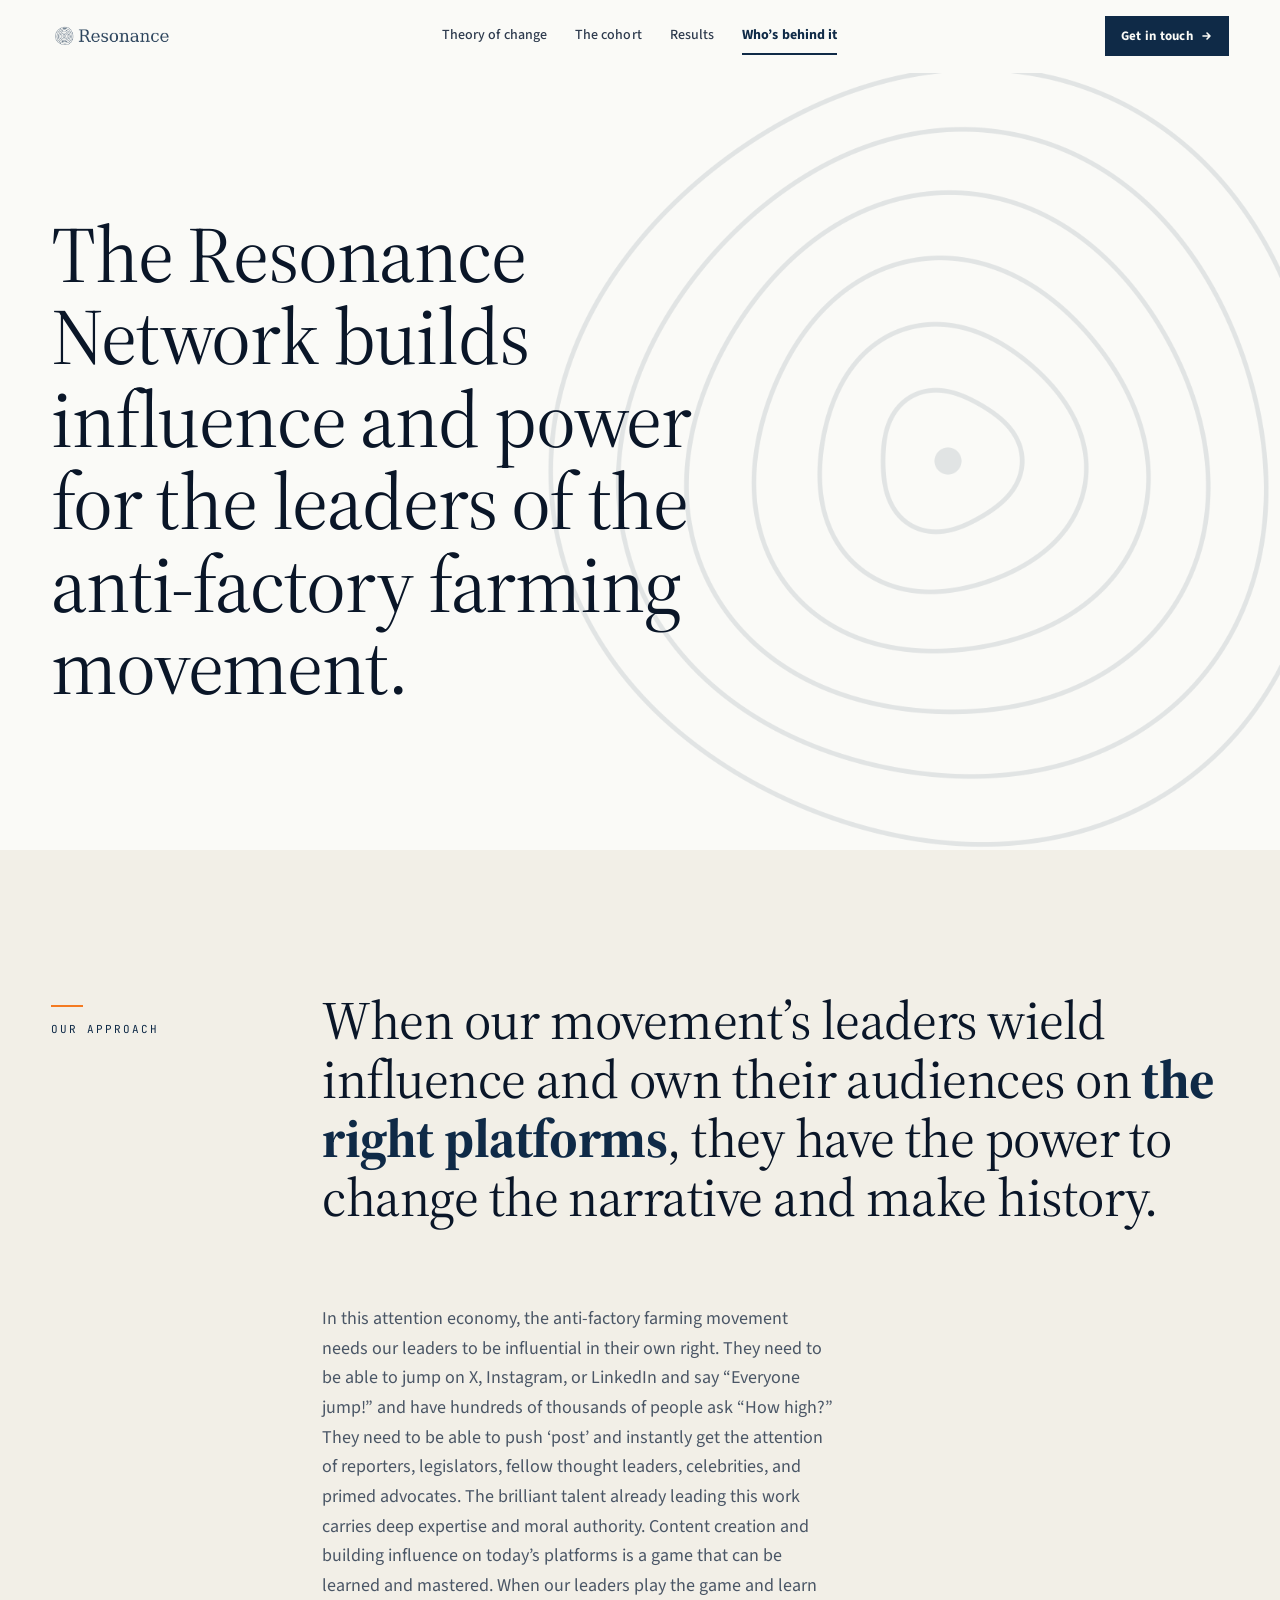
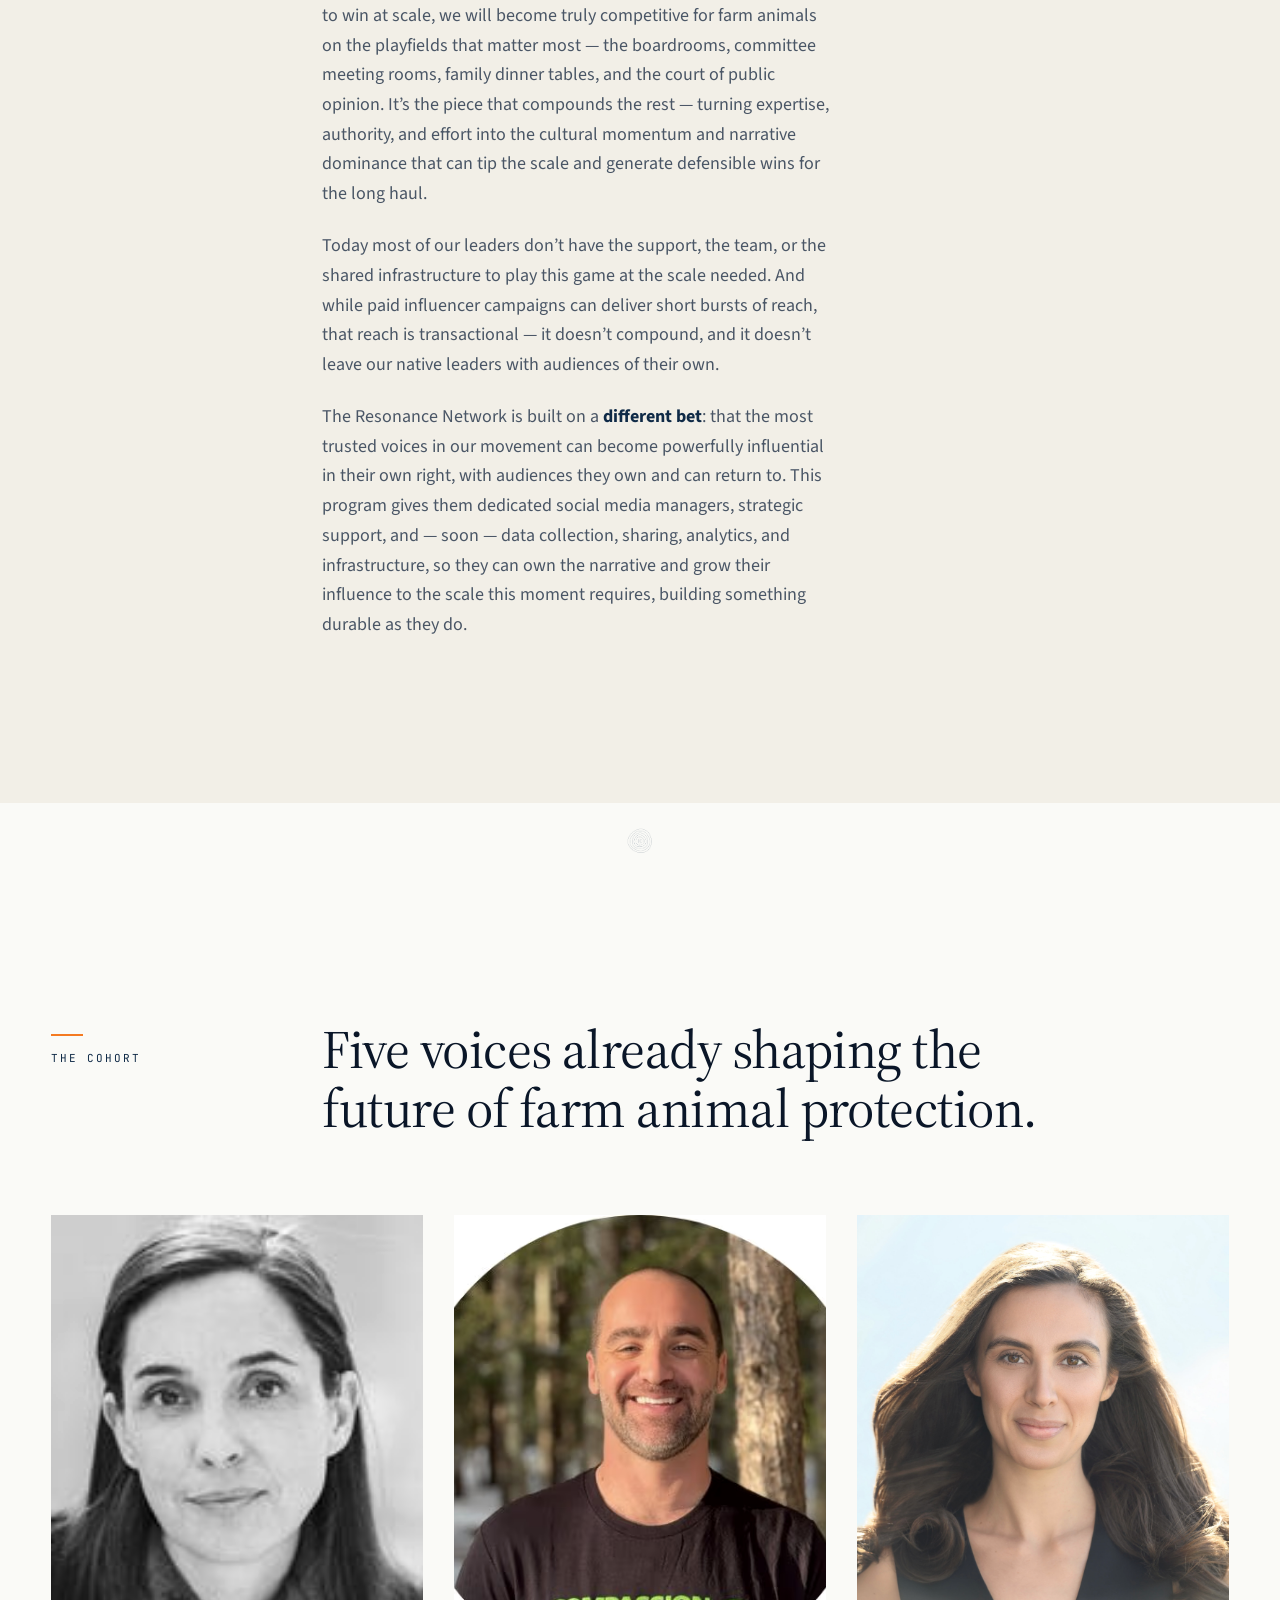
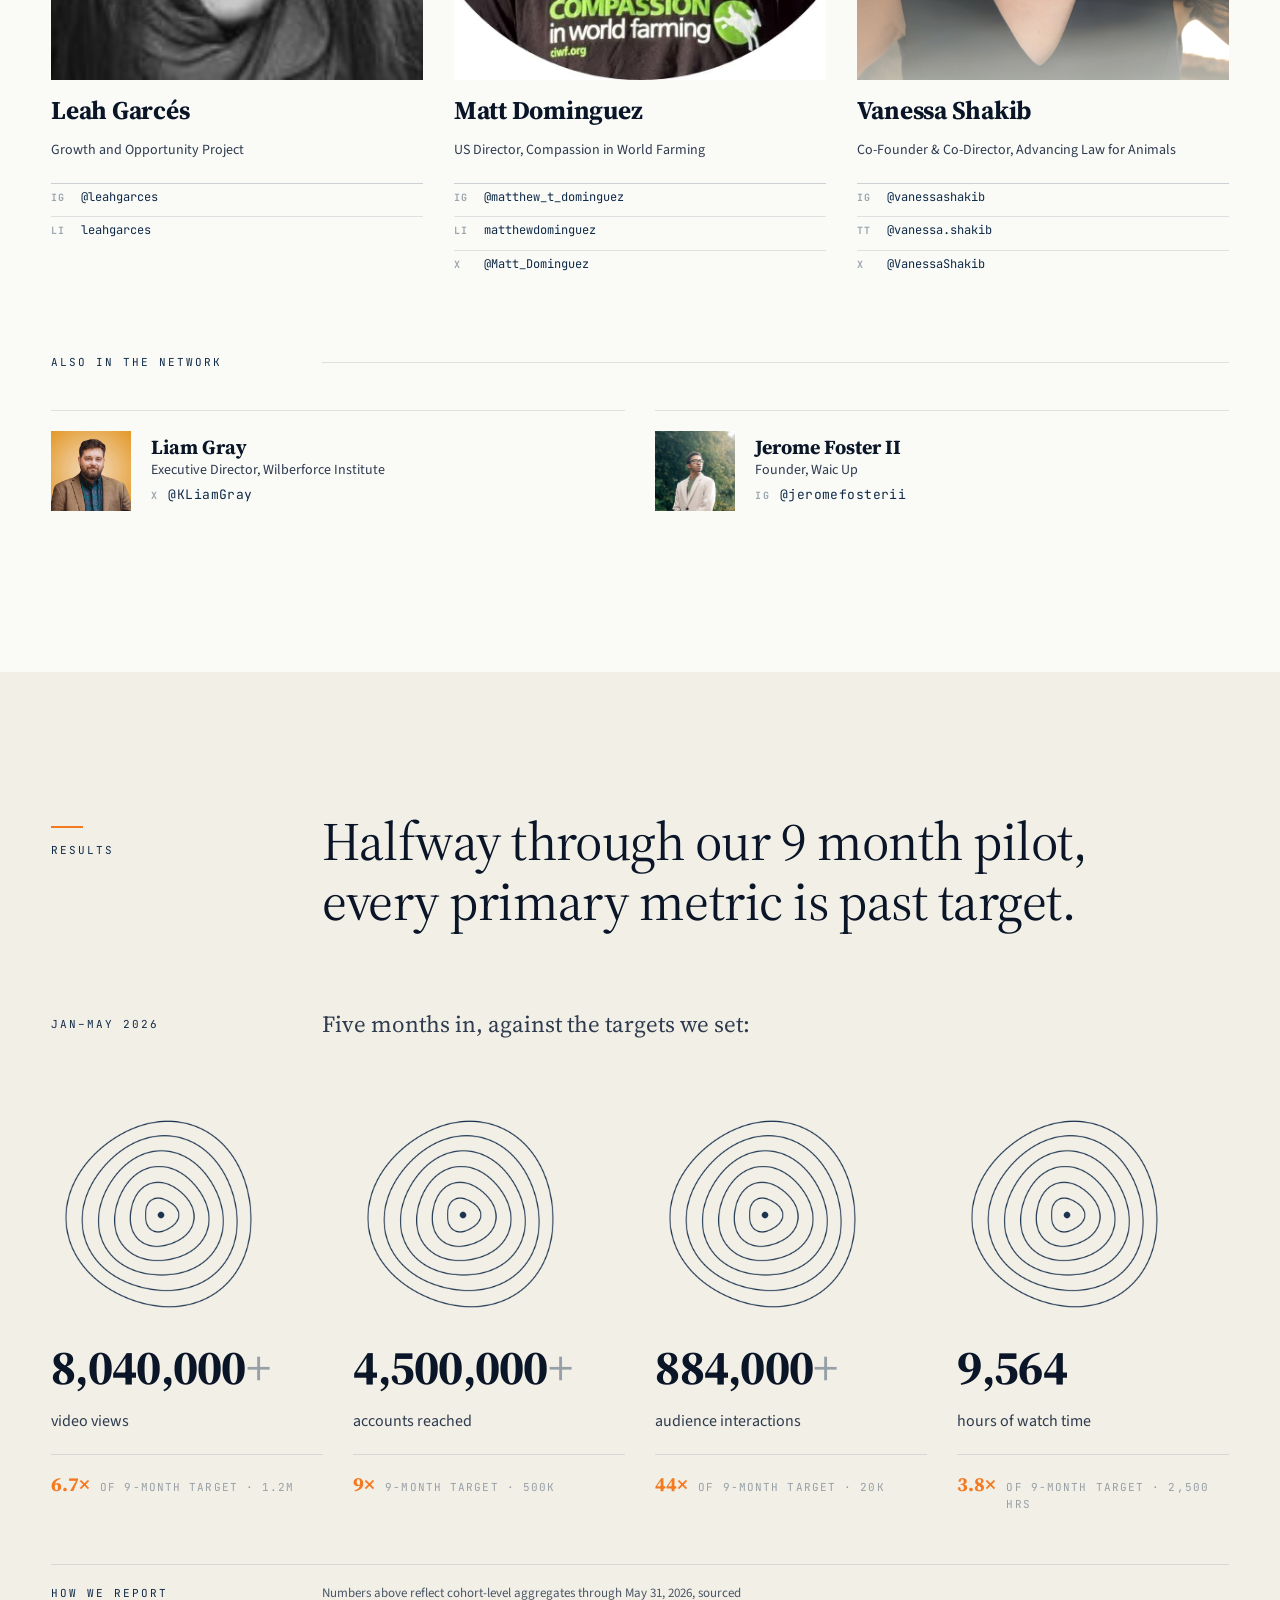
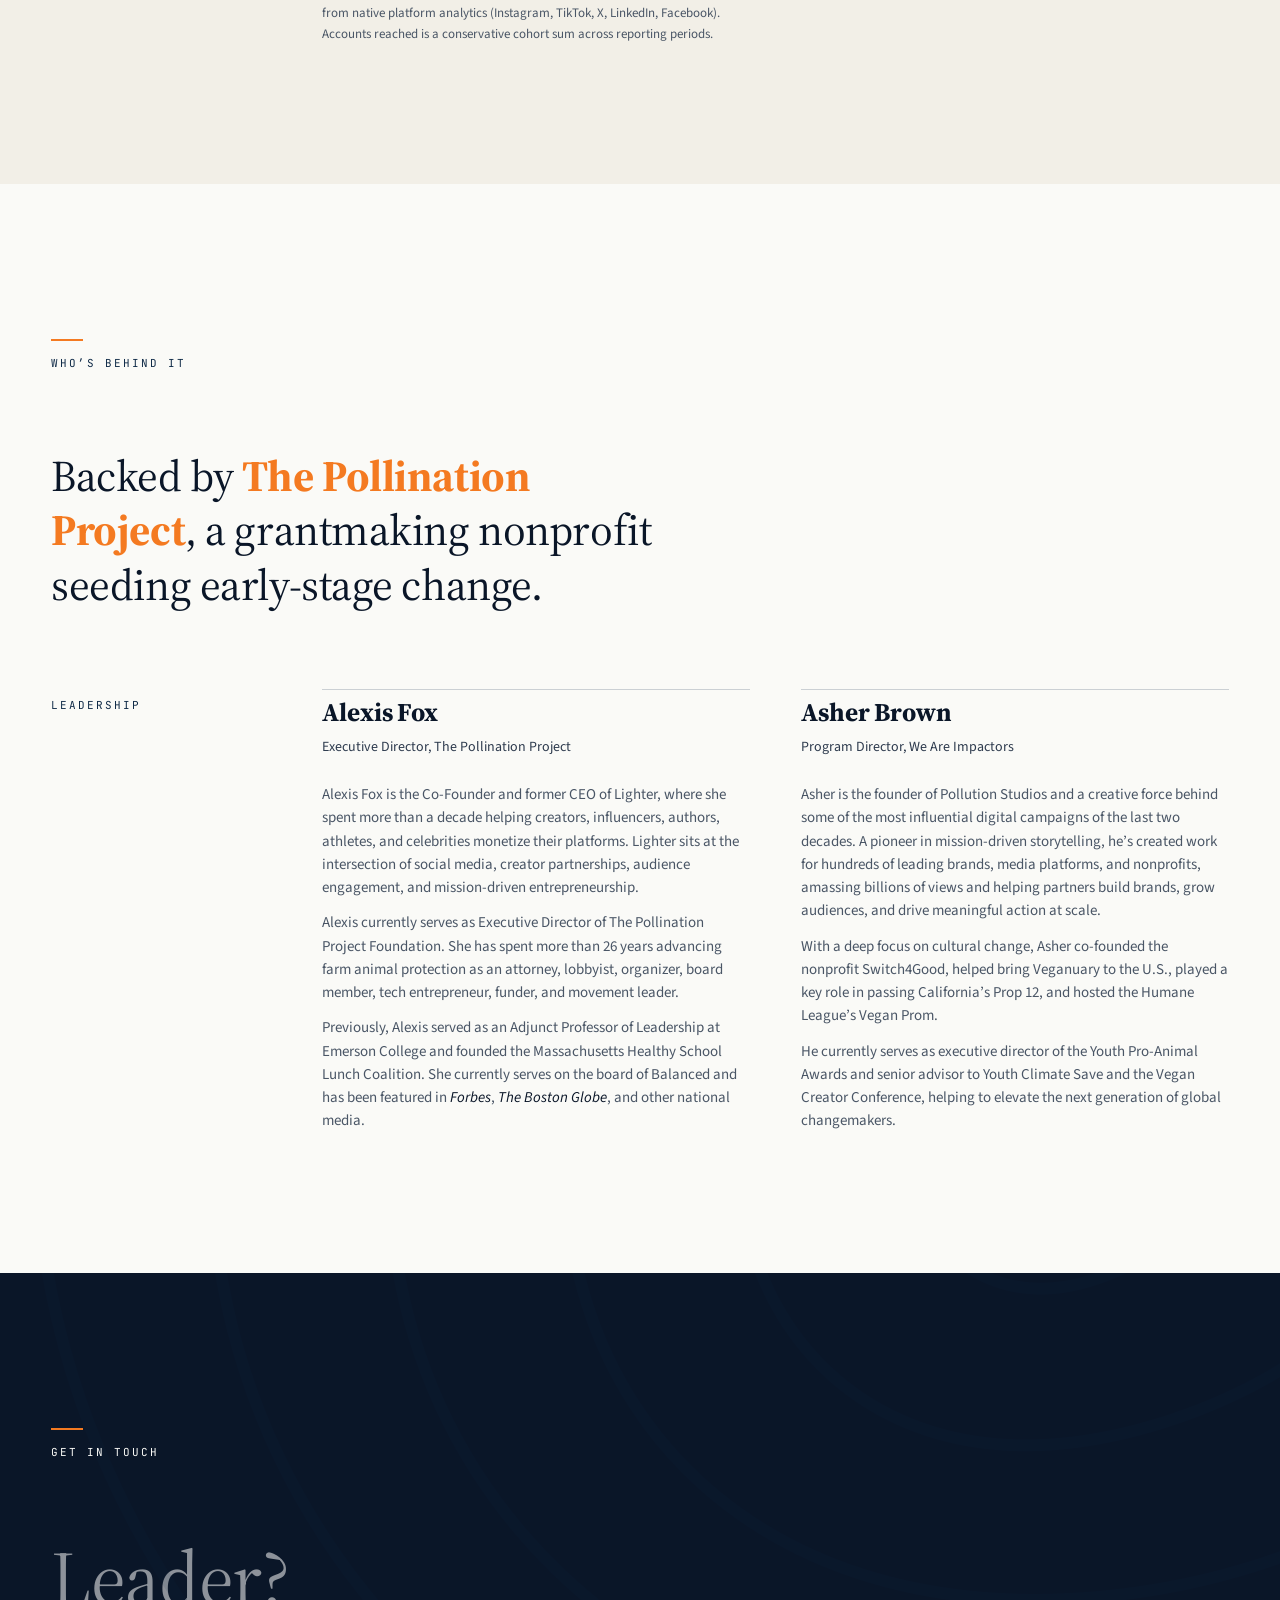
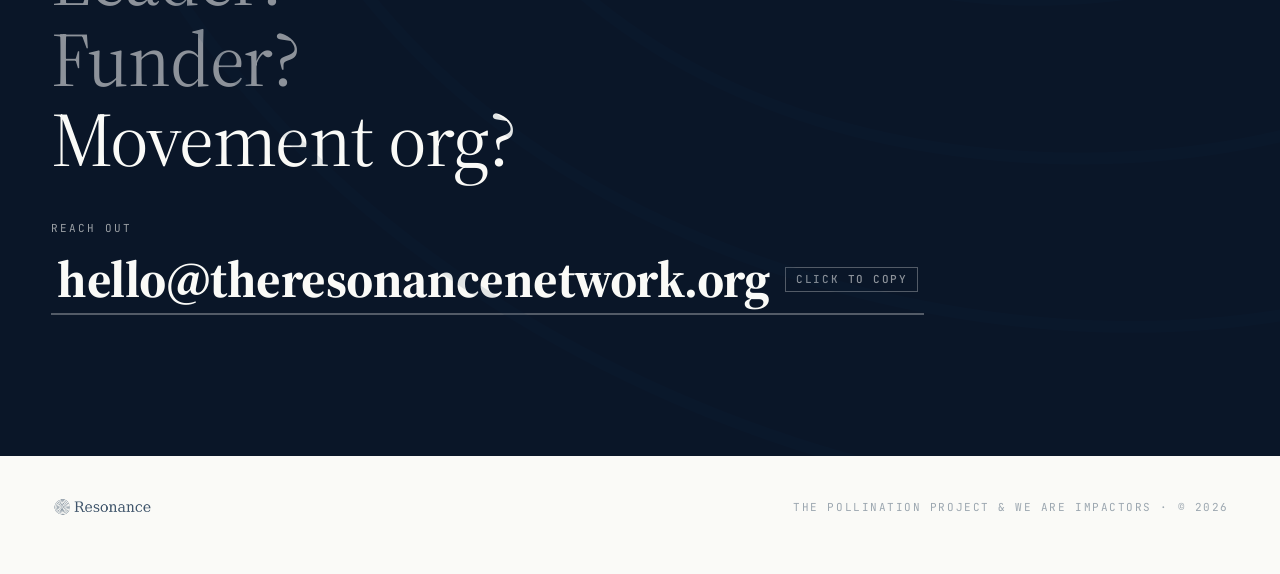
==== commit b598096d: "update index.html" ====
--- a/index.html
+++ b/index.html
@@ -8,7 +8,7 @@
 
 <link rel="preconnect" href="https://fonts.googleapis.com">
 <link rel="preconnect" href="https://fonts.gstatic.com" crossorigin>
-<link href="https://fonts.googleapis.com/css2?family=Source+Serif+4:opsz,wght@8..60,400;8..60,500;8..60,700&family=Source+Sans+3:wght@400;500;600;700&family=JetBrains+Mono:wght@400;500&family=Cormorant+Garamond:wght@400;500;600;700&family=Hanken+Grotesk:wght@400;500;600;700&family=DM+Serif+Text:ital@0;1&family=DM+Sans:wght@400;500;600;700&display=swap" rel="stylesheet">
+<link href="https://fonts.googleapis.com/css2?family=Source+Serif+4:opsz,wght@8..60,400;8..60,500;8..60,700&family=Source+Sans+3:wght@400;500;600;700&family=JetBrains+Mono:wght@400;500&display=swap" rel="stylesheet">
 <link rel="stylesheet" href="styles.css">
 <link rel="icon" type="image/png" href="assets/symbol.png">
 </head>
@@ -43,10 +43,9 @@
   <div class="hero-ripple" aria-hidden="true">
     <img src="assets/symbol.png" alt="" class="hero-symbol">
   </div>
-
   <div class="wrap hero-grid">
     <div>
-      <h1 class="hero-headline">The Resonance Network builds influence and power for the leaders of the <span style="white-space:nowrap;">anti-factory</span> farming movement.</h1>
+      <h1 class="hero-headline">The Resonance Network builds influence and power for the leaders of the <span style="white-space:nowrap">anti-factory</span> farming movement.</h1>
     </div>
   </div>
 </section>
@@ -55,19 +54,19 @@
 <section class="block cream" id="theory" data-section="theory">
   <div class="wrap">
     <div class="block-head">
-      <div class="num">Our approach</div>
+      <div class="num">OUR APPROACH</div>
       <div>
         <h2 class="title">When our movement&rsquo;s leaders wield influence and own their audiences on <em>the right platforms</em>, they have the power to change the narrative and make history.</h2>
       </div>
     </div>
     <div class="theory-body">
-      <div class="num section-tag"></div>
+      <div class="section-tag"></div>
       <div class="col">
         <p>In this attention economy, the anti-factory farming movement needs our leaders to be influential in their own right. They need to be able to jump on X, Instagram, or LinkedIn and say &ldquo;Everyone jump!&rdquo; and have hundreds of thousands of people ask &ldquo;How high?&rdquo; They need to be able to push &lsquo;post&rsquo; and instantly get the attention of reporters, legislators, fellow thought leaders, celebrities, and primed advocates. The brilliant talent already leading this work carries deep expertise and moral authority. Content creation and building influence on today&rsquo;s platforms is a game that can be learned and mastered. When our leaders play the game and learn to win at scale, we will become truly competitive for farm animals on the playfields that matter most &mdash; the boardrooms, committee meeting rooms, family dinner tables, and the court of public opinion. It&rsquo;s the piece that compounds the rest &mdash; turning expertise, authority, and effort into the cultural momentum and narrative dominance that can tip the scale and generate defensible wins for the long haul.</p>
 
         <p>Today most of our leaders don&rsquo;t have the support, the team, or the shared infrastructure to play this game at the scale needed. And while paid influencer campaigns can deliver short bursts of reach, that reach is transactional &mdash; it doesn&rsquo;t compound, and it doesn&rsquo;t leave our native leaders with audiences of their own.</p>
 
-        <p>The Resonance Network is built on a different bet: that the most trusted voices in our movement can become powerfully influential in their own right, with audiences they own and can return to. This program gives them dedicated social media managers, strategic support, and &mdash; soon &mdash; data collection, sharing, analytics, and infrastructure, so they can own the narrative and grow their influence to the scale this moment requires, building something durable as they do.</p>
+        <p>The Resonance Network is built on a <strong>different bet</strong>: that the most trusted voices in our movement can become powerfully influential in their own right, with audiences they own and can return to. This program gives them dedicated social media managers, strategic support, and &mdash; soon &mdash; data collection, sharing, analytics, and infrastructure, so they can own the narrative and grow their influence to the scale this moment requires, building something durable as they do.</p>
       </div>
     </div>
   </div>
@@ -79,7 +78,7 @@
 <section class="block" id="cohort" data-section="cohort">
   <div class="wrap">
     <div class="block-head">
-      <div class="num">The cohort</div>
+      <div class="num">THE COHORT</div>
       <div>
         <h2 class="title">Five voices already shaping the future of farm animal protection.</h2>
       </div>
@@ -90,9 +89,8 @@
         <div class="portrait">
           <img src="assets/portraits/leah.jpg" alt="Portrait of Leah Garcés">
         </div>
-        <div class="name">Leah Garc&eacute;s</div>
+        <div class="name">Leah Garcés</div>
         <div class="role">Growth and Opportunity Project</div>
-        <div class="quote pending"></div>
         <div class="links">
           <a href="https://instagram.com/leahgarces" target="_blank" rel="noopener"><span class="plat">IG</span><span class="handle">@leahgarces</span></a>
           <a href="https://linkedin.com/in/leahgarces" target="_blank" rel="noopener"><span class="plat">LI</span><span class="handle">leahgarces</span></a>
@@ -105,7 +103,6 @@
         </div>
         <div class="name">Matt Dominguez</div>
         <div class="role">US Director, Compassion in World Farming</div>
-        <div class="quote pending"></div>
         <div class="links">
           <a href="https://instagram.com/matthew_t_dominguez" target="_blank" rel="noopener"><span class="plat">IG</span><span class="handle">@matthew_t_dominguez</span></a>
           <a href="https://linkedin.com/in/matthewdominguez" target="_blank" rel="noopener"><span class="plat">LI</span><span class="handle">matthewdominguez</span></a>
@@ -119,7 +116,6 @@
         </div>
         <div class="name">Vanessa Shakib</div>
         <div class="role">Co-Founder &amp; Co-Director, Advancing Law for Animals</div>
-        <div class="quote pending"></div>
         <div class="links">
           <a href="https://instagram.com/vanessashakib" target="_blank" rel="noopener"><span class="plat">IG</span><span class="handle">@vanessashakib</span></a>
           <a href="https://www.tiktok.com/@vanessa.shakib" target="_blank" rel="noopener"><span class="plat">TT</span><span class="handle">@vanessa.shakib</span></a>
@@ -151,20 +147,6 @@
         </div>
       </div>
     </div>
-
-    <div class="production">
-      <div class="label">The production layer</div>
-      <div>
-        <div class="body">Each leader works with a dedicated team.</div>
-        <div class="chips">
-          <span class="chip"></span>
-          <span class="chip"></span>
-          <span class="chip"></span>
-          <span class="chip"></span>
-          <span class="chip"></span>
-        </div>
-      </div>
-    </div>
   </div>
 </section>
 
@@ -172,15 +154,15 @@
 <section class="block cream" id="results" data-section="results">
   <div class="wrap">
     <div class="block-head">
-      <div class="num">Results</div>
+      <div class="num">RESULTS</div>
       <div>
         <h2 class="title">Halfway through our 9 month pilot, every primary metric is past target.</h2>
       </div>
     </div>
 
     <div class="results-frame">
-      <div class="label"></div>
-      <div class="body"></div>
+      <div class="label">Jan&ndash;May 2026</div>
+      <div class="body">Five months in, against the targets we set:</div>
     </div>
 
     <div class="results-grid">
@@ -188,11 +170,11 @@
         <div class="stat-ring" aria-hidden="true">
           <img src="assets/symbol.png" alt="" class="stat-symbol">
         </div>
-        <div class="stat-num">1,800,000<span style="color:var(--cobalt-40);">+</span></div>
-        <div class="stat-label">accounts reached</div>
+        <div class="stat-num">8,040,000<span style="color:var(--cobalt-40);">+</span></div>
+        <div class="stat-label">video views</div>
         <div class="stat-meter">
-          <span class="pct">360%</span>
-          <span class="target">of 9-month target &middot; 500K</span>
+          <span class="pct">6.7&times;</span>
+          <span class="target">of 9-month target &middot; 1.2M</span>
         </div>
       </div>
 
@@ -200,11 +182,11 @@
         <div class="stat-ring" aria-hidden="true">
           <img src="assets/symbol.png" alt="" class="stat-symbol">
         </div>
-        <div class="stat-num">2,730,000<span style="color:var(--cobalt-40);">+</span></div>
-        <div class="stat-label">video views</div>
+        <div class="stat-num">4,500,000<span style="color:var(--cobalt-40);">+</span></div>
+        <div class="stat-label">accounts reached</div>
         <div class="stat-meter">
-          <span class="pct">227%</span>
-          <span class="target">of 9-month target &middot; 1.2M</span>
+          <span class="pct">9&times;</span>
+          <span class="target">9-month target &middot; 500K</span>
         </div>
       </div>
 
@@ -212,11 +194,11 @@
         <div class="stat-ring" aria-hidden="true">
           <img src="assets/symbol.png" alt="" class="stat-symbol">
         </div>
-        <div class="stat-num">5,542</div>
-        <div class="stat-label">hours of watch time</div>
+        <div class="stat-num">884,000<span style="color:var(--cobalt-40);">+</span></div>
+        <div class="stat-label">audience interactions</div>
         <div class="stat-meter">
-          <span class="pct">222%</span>
-          <span class="target">of 9-month target &middot; 2,500 hrs</span>
+          <span class="pct">44&times;</span>
+          <span class="target">of 9-month target &middot; 20K</span>
         </div>
       </div>
 
@@ -224,18 +206,18 @@
         <div class="stat-ring" aria-hidden="true">
           <img src="assets/symbol.png" alt="" class="stat-symbol">
         </div>
-        <div class="stat-num">298,000<span style="color:var(--cobalt-40);">+</span></div>
-        <div class="stat-label">audience interactions</div>
+        <div class="stat-num">9,564</div>
+        <div class="stat-label">hours of watch time</div>
         <div class="stat-meter">
-          <span class="pct">1,490%</span>
-          <span class="target">of 9-month target &middot; 20K</span>
+          <span class="pct">3.8&times;</span>
+          <span class="target">of 9-month target &middot; 2,500 hrs</span>
         </div>
       </div>
     </div>
 
     <div class="results-methodology">
       <div class="label">How we report</div>
-      <div class="body">Numbers above reflect cohort-level aggregates through May 18, 2026, sourced from native platform analytics (Instagram, TikTok, X, LinkedIn, Facebook).</div>
+      <div class="body">Numbers above reflect cohort-level aggregates through May 31, 2026, sourced from native platform analytics (Instagram, TikTok, X, LinkedIn, Facebook). Accounts reached is a conservative cohort sum across reporting periods.</div>
     </div>
   </div>
 </section>
@@ -244,7 +226,7 @@
 <section class="block" id="team" data-section="team">
   <div class="wrap">
     <div class="block-head">
-      <div class="num">Who&rsquo;s behind it</div>
+      <div class="num">WHO&rsquo;S BEHIND IT</div>
       <div></div>
     </div>
 
@@ -256,9 +238,9 @@
         <div class="name">Alexis Fox</div>
         <div class="role">Executive Director, The Pollination Project</div>
         <div class="bio">
-          <p>Alexis has dedicated her life to supporting humanity&rsquo;s ability to save lives and protect our planet. With over 20 years experience under her belt, she has worked for a better world as an attorney, political leader and entrepreneur. She has been featured in <em>Forbes</em>, the <em>Boston Globe</em>, and other national media, and is recognized as an international expert and speaker on the future of our food system.</p>
-          <p>Alexis was an adjunct Professor of Leadership at Emerson College and founded the Massachusetts Healthy School Lunch Coalition. She currently serves on the Board of Directors of Mercy for Animals and Balanced.</p>
-          <p>When she is not working, she is spending time with her family, doing yoga, meditation, reading, hanging on the beach (even in the winter), and trying to get a badminton league going in her neighborhood of Winchester, MA.</p>
+          <p>Alexis Fox is the Co-Founder and former CEO of Lighter, where she spent more than a decade helping creators, influencers, authors, athletes, and celebrities monetize their platforms. Lighter sits at the intersection of social media, creator partnerships, audience engagement, and mission-driven entrepreneurship.</p>
+          <p>Alexis currently serves as Executive Director of The Pollination Project Foundation. She has spent more than 26 years advancing farm animal protection as an attorney, lobbyist, organizer, board member, tech entrepreneur, funder, and movement leader.</p>
+          <p>Previously, Alexis served as an Adjunct Professor of Leadership at Emerson College and founded the Massachusetts Healthy School Lunch Coalition. She currently serves on the board of Balanced and has been featured in <em>Forbes</em>, <em>The Boston Globe</em>, and other national media.</p>
         </div>
       </div>
       <div class="person">
@@ -277,22 +259,12 @@
 <!-- §06 GET IN TOUCH -->
 <section class="block contact" id="contact" data-section="contact">
   <div class="contact-ripple" aria-hidden="true">
-    <svg viewBox="0 0 800 800">
-      <g>
-        <circle class="ring" cx="400" cy="400" r="380"/>
-        <circle class="ring" cx="400" cy="400" r="320"/>
-        <circle class="ring" cx="400" cy="400" r="260"/>
-        <circle class="ring" cx="400" cy="400" r="200"/>
-        <circle class="ring" cx="400" cy="400" r="140"/>
-        <circle class="ring" cx="400" cy="400" r="80"/>
-        <circle cx="400" cy="400" r="6" fill="#FAFAF7"/>
-      </g>
-    </svg>
-  </div>
-
-  <div class="wrap">
-    <div class="block-head">
-      <div class="num contact-num"><span style="color:#fafaf7;">Get in touch</span></div>
+    <img src="assets/symbol.png" alt="">
+  </div>
+
+  <div class="wrap">
+    <div class="block-head">
+      <div class="num"><span style="color:#fafaf7;">GET IN TOUCH</span></div>
       <div></div>
     </div>
 
@@ -305,7 +277,7 @@
     <div class="email-door">
       <span class="label">Reach out</span>
       <button class="email" id="emailBtn" type="button" aria-label="Copy email address">
-        hello@resonancenetwork.org
+        hello@theresonancenetwork.org
         <span class="copy-tag" id="copyTag">Click to copy</span>
       </button>
     </div>
@@ -316,114 +288,24 @@
 <footer class="footer">
   <div class="wrap footer-inner">
     <img src="assets/wordmark-transparent.png" alt="Resonance">
-    <span class="credit">The Pollination Project &amp; We Are Impactors &middot; &copy; 2026</span>
+    <span class="credit">The Pollination Project &amp; We Are Impactors · © 2026</span>
   </div>
 </footer>
 
-<!-- TWEAKS PANEL -->
-<aside class="tweaks-panel" id="tweaksPanel" aria-label="Tweaks">
-  <header>
-    <span class="t">Tweaks</span>
-    <button class="x" id="tweaksClose" aria-label="Close tweaks">&#10005;</button>
-  </header>
-
-  <div class="tweak-section" data-tweak="voice">
-    <div class="label">Voice</div>
-    <div class="desc">How the brand speaks. Reshapes typography pairing and headline weight.</div>
-    <div class="tweak-segments">
-      <button data-value="editorial">Editorial</button>
-      <button data-value="stately">Stately</button>
-      <button data-value="direct">Direct</button>
-    </div>
-  </div>
-
-  <div class="tweak-section" data-tweak="rhythm">
-    <div class="label">Rhythm</div>
-    <div class="desc">How sections punctuate. From quiet uniform field to cobalt-stamped chapters.</div>
-    <div class="tweak-segments">
-      <button data-value="hushed">Hushed</button>
-      <button data-value="measured">Measured</button>
-      <button data-value="punctuated">Punctuated</button>
-    </div>
-  </div>
-
-  <div class="tweak-section" data-tweak="motif">
-    <div class="label">Motif</div>
-    <div class="desc">How the ripple symbol shows up across the page.</div>
-    <div class="tweak-segments">
-      <button data-value="veiled">Veiled</button>
-      <button data-value="etched">Etched</button>
-      <button data-value="stamped">Stamped</button>
-    </div>
-  </div>
-</aside>
-
 <script>
-  const tweakState = { voice: "editorial", rhythm: "measured", motif: "veiled" };
-
-  const applyTweaks = () => {
-    const root = document.documentElement;
-    Object.entries(tweakState).forEach(([k, v]) => root.setAttribute('data-' + k, v));
-    document.querySelectorAll('.tweak-section').forEach(sec => {
-      const key = sec.dataset.tweak;
-      sec.querySelectorAll('.tweak-segments button').forEach(b => {
-        b.classList.toggle('is-on', b.dataset.value === tweakState[key]);
-      });
-    });
-  };
-  applyTweaks();
-
-  const panel = document.getElementById('tweaksPanel');
-  const closeBtn = document.getElementById('tweaksClose');
-  window.addEventListener('message', (e) => {
-    if (!e.data || typeof e.data !== 'object') return;
-    if (e.data.type === '__activate_edit_mode')   panel.classList.add('is-open');
-    if (e.data.type === '__deactivate_edit_mode') panel.classList.remove('is-open');
-  });
-  window.parent.postMessage({ type: '__edit_mode_available' }, '*');
-  closeBtn.addEventListener('click', () => {
-    panel.classList.remove('is-open');
-    window.parent.postMessage({ type: '__edit_mode_dismissed' }, '*');
-  });
-
-  document.querySelectorAll('.tweak-section').forEach(sec => {
-    const key = sec.dataset.tweak;
-    sec.querySelectorAll('.tweak-segments button').forEach(b => {
-      b.addEventListener('click', () => {
-        tweakState[key] = b.dataset.value;
-        applyTweaks();
-        window.parent.postMessage({ type: '__edit_mode_set_keys', edits: { [key]: b.dataset.value } }, '*');
-      });
-    });
-  });
-
-  const dividerHTML = document.querySelector('.divider').outerHTML
-    .replace('class="divider"', 'class="divider injected"');
-  ['theory', 'cohort', 'results', 'team'].forEach(id => {
-    const sec = document.getElementById(id);
-    if (sec && !sec.previousElementSibling.classList.contains('divider')) {
-      sec.insertAdjacentHTML('beforebegin', dividerHTML);
-    }
-  });
-</script>
-
-<script>
+  // Sticky nav border on scroll
   const nav = document.getElementById('nav');
   window.addEventListener('scroll', () => {
     nav.classList.toggle('is-scrolled', window.scrollY > 8);
   }, { passive: true });
   nav.classList.toggle('is-scrolled', window.scrollY > 8);
 
+  // Active section highlight
   const links = Array.from(document.querySelectorAll('.nav-links a[data-link]'));
-  const sections = links
-    .map(a => document.getElementById(a.getAttribute('href').slice(1)))
-    .filter(Boolean);
-
+  const sections = links.map(a => document.getElementById(a.getAttribute('href').slice(1))).filter(Boolean);
   if ('IntersectionObserver' in window) {
     const io = new IntersectionObserver((entries) => {
-      const visible = entries
-        .filter(e => e.isIntersecting)
-        .sort((a, b) => b.intersectionRatio - a.intersectionRatio);
+      const visible = entries.filter(e => e.isIntersecting).sort((a, b) => b.intersectionRatio - a.intersectionRatio);
       if (visible[0]) {
         const id = visible[0].target.id;
         links.forEach(a => a.classList.toggle('active', a.getAttribute('href') === '#' + id));
@@ -432,27 +314,24 @@
     sections.forEach(s => io.observe(s));
   }
 
+  // Mobile nav toggle
   const toggle = document.getElementById('navToggle');
   toggle && toggle.addEventListener('click', () => {
     const open = nav.classList.toggle('is-open');
     toggle.setAttribute('aria-expanded', open ? 'true' : 'false');
   });
-  document.querySelectorAll('.nav-links a').forEach(a => {
-    a.addEventListener('click', () => nav.classList.remove('is-open'));
-  });
-
+  document.querySelectorAll('.nav-links a').forEach(a => a.addEventListener('click', () => nav.classList.remove('is-open')));
+
+  // Copy-to-clipboard email
   const emailBtn = document.getElementById('emailBtn');
   const copyTag = document.getElementById('copyTag');
   emailBtn && emailBtn.addEventListener('click', async () => {
-    const email = 'hello@resonancenetwork.org';
+    const email = 'hello@theresonancenetwork.org';
     try {
       await navigator.clipboard.writeText(email);
       copyTag.classList.add('copied');
       copyTag.textContent = 'Copied ✓';
-      setTimeout(() => {
-        copyTag.classList.remove('copied');
-        copyTag.textContent = 'Click to copy';
-      }, 2200);
+      setTimeout(() => { copyTag.classList.remove('copied'); copyTag.textContent = 'Click to copy'; }, 2200);
     } catch {
       window.location.href = 'mailto:' + email;
     }
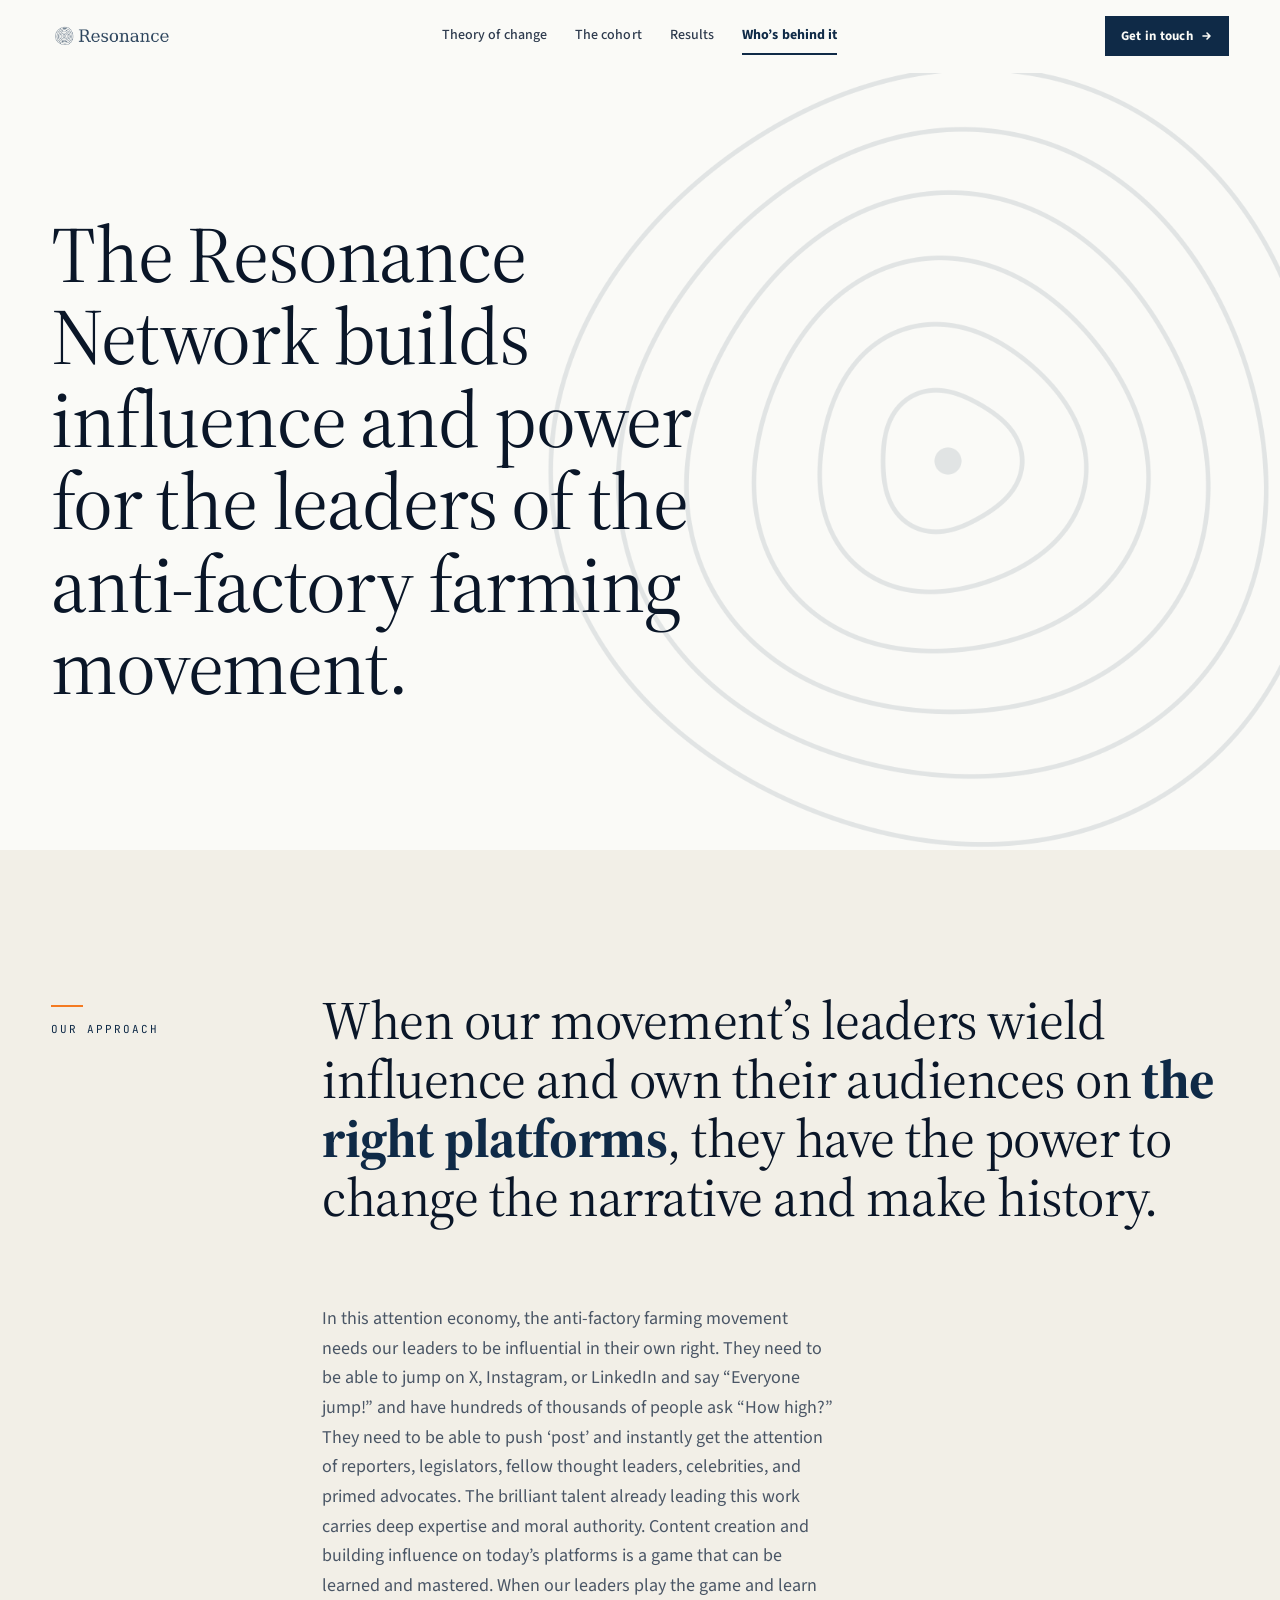
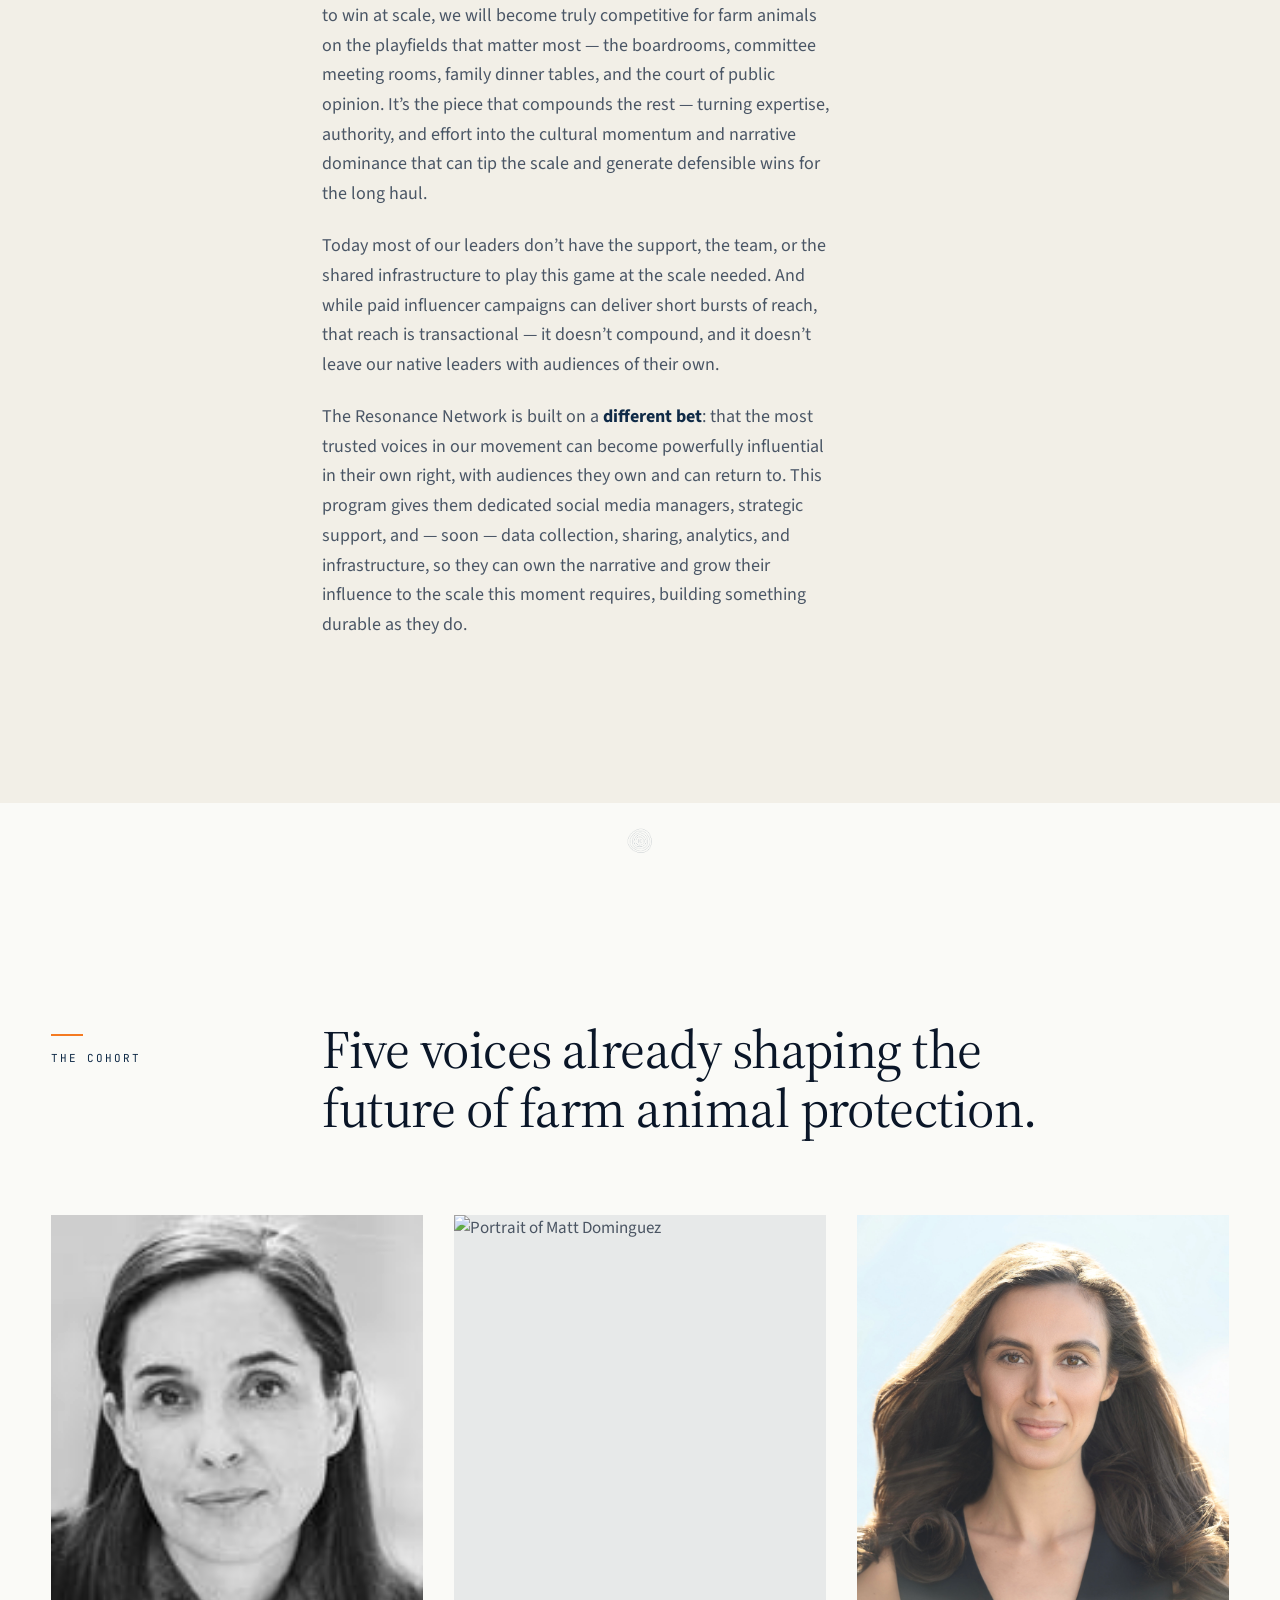
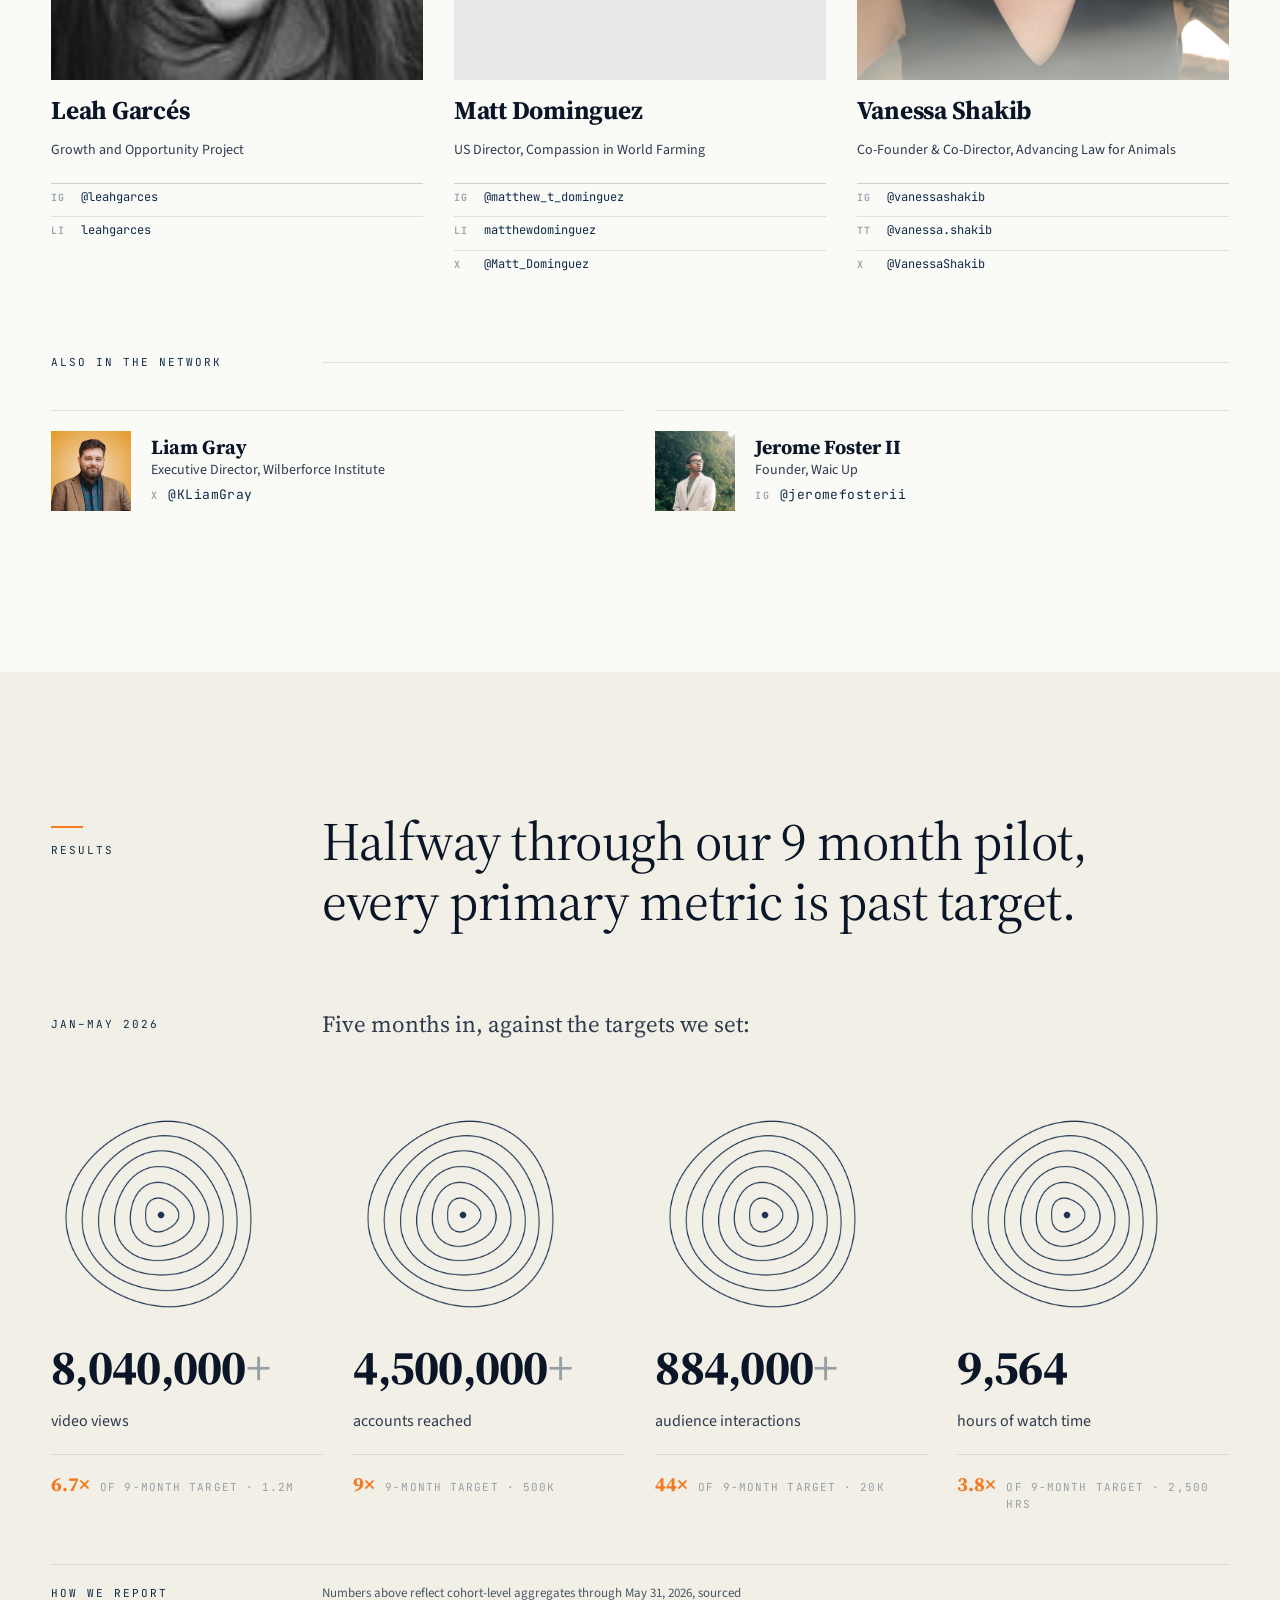
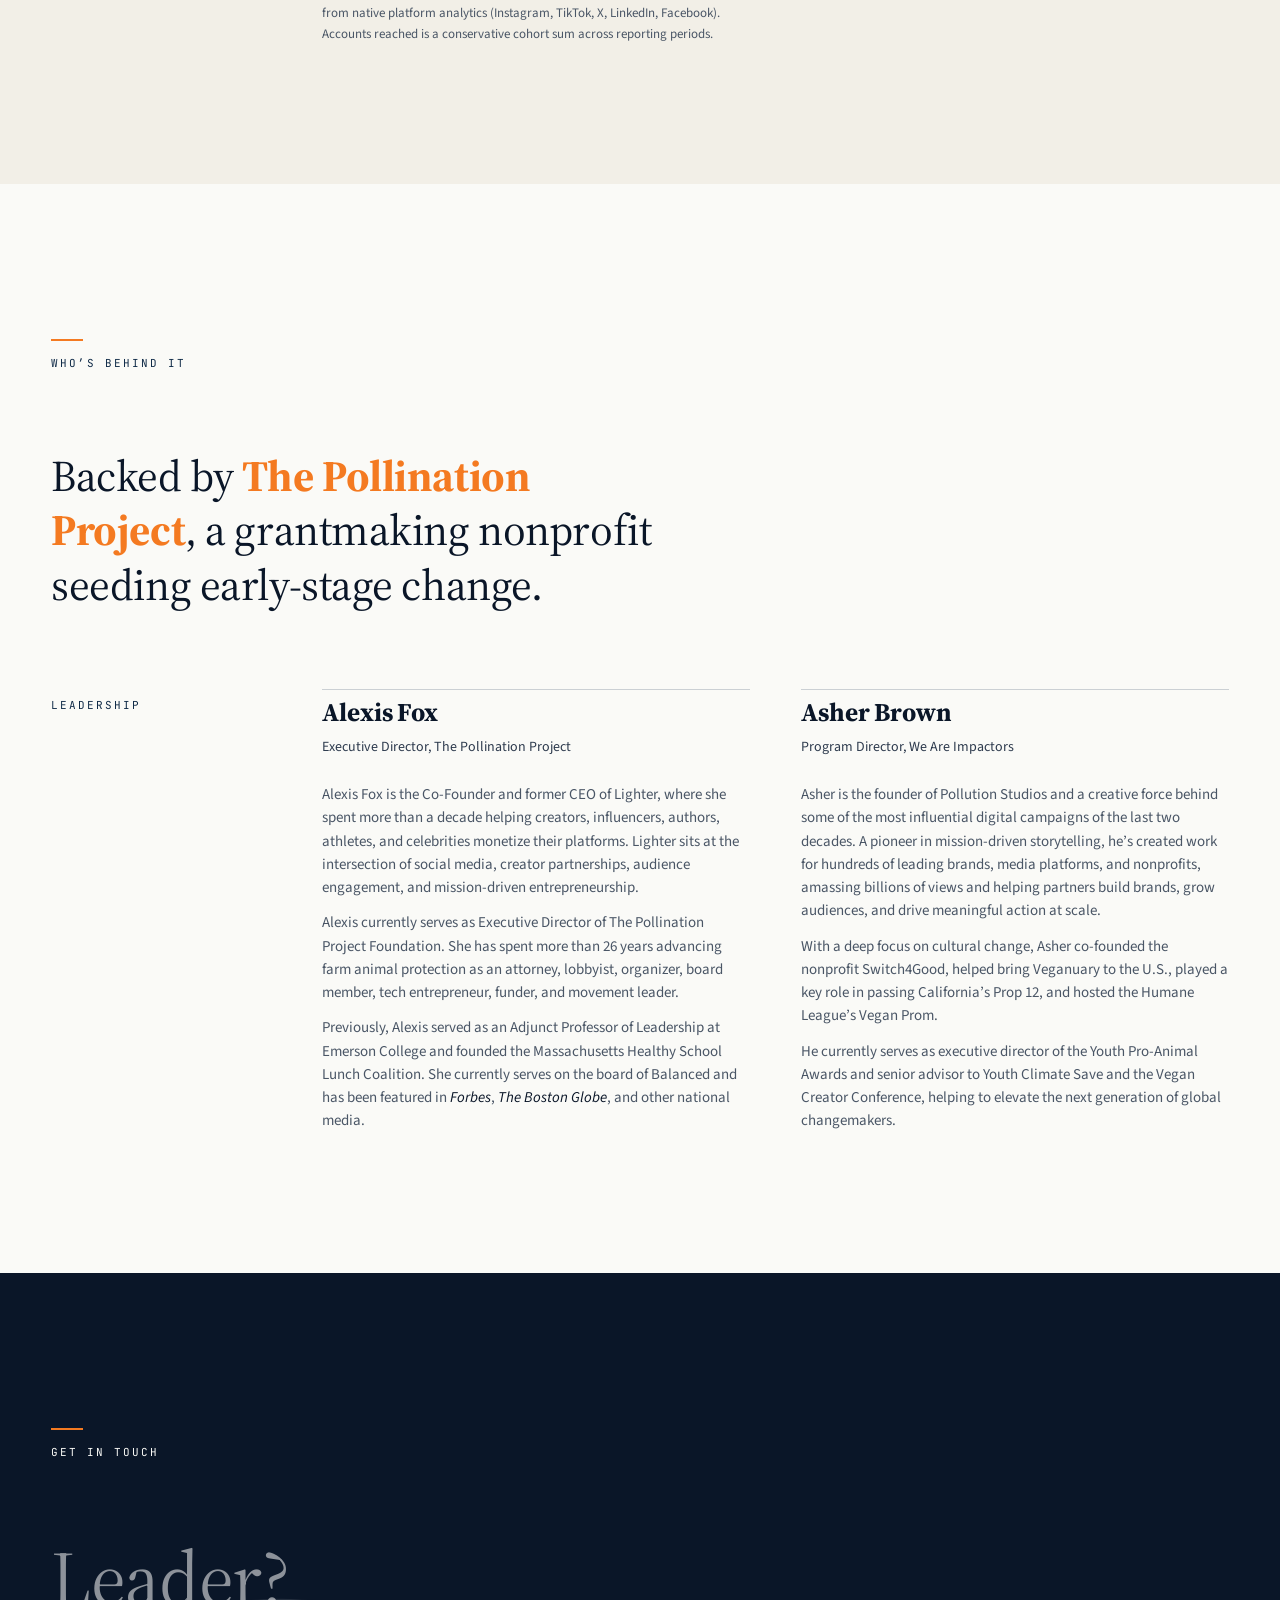
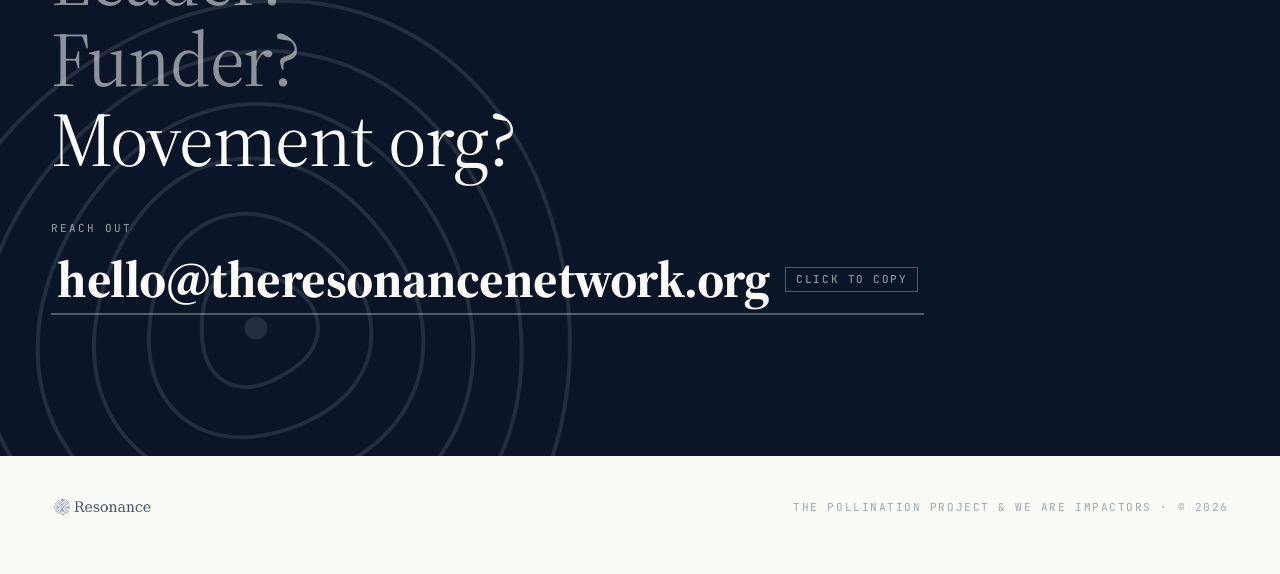
==== commit f7fb68c8: "Update index.html" ====
--- a/index.html
+++ b/index.html
@@ -99,7 +99,7 @@
 
       <article class="lead">
         <div class="portrait">
-          <img src="assets/portraits/matt.png" alt="Portrait of Matt Dominguez">
+          <img src="assets/portraits/matt.jpg" alt="Portrait of Matt Dominguez" style="object-position: 50% 18%;">
         </div>
         <div class="name">Matt Dominguez</div>
         <div class="role">US Director, Compassion in World Farming</div>
--- a/styles.css
+++ b/styles.css
@@ -1,7 +1,7 @@
 /* =========================================================
    Resonance — site styles
-   Type: Source Serif 4 (DejaVu Serif substitute) + Source Sans 3 (DejaVu Sans substitute)
-   Emphasis: bold + cobalt only. No italic, no underline.
+   Type: Source Serif 4 + Source Sans 3 + JetBrains Mono
+   Emphasis: bold cobalt only. Orange reserved for data + brand moments.
 ========================================================= */
 
 :root {
@@ -20,14 +20,13 @@
 
   --serif: "Source Serif 4", "DejaVu Serif", Georgia, serif;
   --sans:  "Source Sans 3", "DejaVu Sans", -apple-system, system-ui, sans-serif;
-  --mono:  ui-monospace, "JetBrains Mono", "SF Mono", Menlo, monospace;
+  --mono:  "JetBrains Mono", ui-monospace, "SF Mono", Menlo, monospace;
 
   --gutter: clamp(20px, 4vw, 64px);
   --max: 1440px;
 }
 
 * { box-sizing: border-box; }
-
 html { scroll-behavior: smooth; }
 
 body {
@@ -43,30 +42,12 @@
 
 a { color: inherit; text-decoration: none; }
 
-/* ------- shared layout ------- */
+/* ------- layout ------- */
 .wrap {
   width: 100%;
   max-width: var(--max);
   margin-inline: auto;
   padding-inline: var(--gutter);
-}
-
-.eyebrow {
-  font-family: var(--mono);
-  font-size: 12px;
-  letter-spacing: 0.14em;
-  text-transform: uppercase;
-  color: var(--cobalt);
-  font-weight: 500;
-}
-.eyebrow .dot {
-  display: inline-block;
-  width: 6px; height: 6px;
-  background: var(--orange);
-  border-radius: 50%;
-  vertical-align: middle;
-  margin-inline: 6px 8px;
-  transform: translateY(-1px);
 }
 
 .section-tag {
@@ -98,23 +79,10 @@
   gap: 24px;
 }
 
-.brand {
-  display: flex;
-  align-items: center;
-  gap: 12px;
-  color: var(--ink);
-}
-.brand img {
-  height: 26px;
-  width: auto;
-  display: block;
-}
-
-.nav-links {
-  display: flex;
-  align-items: center;
-  gap: 28px;
-}
+.brand { display: flex; align-items: center; color: var(--ink); }
+.brand img { height: 26px; width: auto; display: block; }
+
+.nav-links { display: flex; align-items: center; gap: 28px; }
 .nav-links a {
   font-family: var(--sans);
   font-size: 14px;
@@ -130,8 +98,7 @@
 .nav-links a.active::after {
   content: "";
   position: absolute;
-  left: 0; right: 0;
-  bottom: -2px;
+  left: 0; right: 0; bottom: -2px;
   height: 2px;
   background: var(--cobalt);
 }
@@ -149,7 +116,7 @@
   gap: 8px;
   white-space: nowrap;
   flex-shrink: 0;
-  transition: background .2s ease, transform .2s ease;
+  transition: background .2s ease;
 }
 .nav-cta span { white-space: nowrap; }
 .nav-cta:hover { background: var(--ink); }
@@ -165,13 +132,11 @@
   overflow: hidden;
   isolation: isolate;
 }
-
 .hero-grid {
   display: grid;
   grid-template-columns: 1fr;
   gap: clamp(36px, 6vw, 80px);
 }
-
 .hero-headline {
   font-family: var(--serif);
   font-weight: 400;
@@ -188,47 +153,6 @@
   font-weight: 700;
   color: var(--cobalt);
 }
-
-.hero-meta {
-  display: grid;
-  grid-template-columns: 1fr 1fr;
-  gap: clamp(24px, 4vw, 64px);
-  align-items: end;
-  margin-top: clamp(28px, 4vw, 48px);
-}
-
-.hero-tagline {
-  font-family: var(--serif);
-  font-size: clamp(20px, 1.8vw, 26px);
-  line-height: 1.35;
-  color: var(--slate);
-  font-weight: 400;
-  max-width: 32ch;
-  margin: 0;
-}
-
-.hero-stat {
-  display: flex;
-  flex-direction: column;
-  gap: 8px;
-  align-self: end;
-}
-.hero-stat .num {
-  font-family: var(--serif);
-  font-weight: 700;
-  font-size: clamp(28px, 3vw, 40px);
-  line-height: 1;
-  color: var(--orange);
-  letter-spacing: -0.01em;
-}
-.hero-stat .label {
-  font-family: var(--sans);
-  font-size: 13px;
-  color: var(--body);
-  line-height: 1.4;
-  max-width: 28ch;
-}
-
 .hero-ripple {
   position: absolute;
   right: -10vw;
@@ -250,7 +174,7 @@
 }
 @keyframes ripple-pulse {
   0%, 100% { transform: scale(1); }
-  50%      { transform: scale(1.04); }
+  50%       { transform: scale(1.04); }
 }
 
 /* ------- generic section ------- */
@@ -258,9 +182,7 @@
   padding-block: clamp(80px, 11vw, 160px);
   position: relative;
 }
-section.block.cream {
-  background: var(--cream);
-}
+section.block.cream { background: var(--cream); }
 
 .block-head {
   display: grid;
@@ -316,31 +238,14 @@
   grid-template-columns: 220px 1fr;
   gap: clamp(24px, 4vw, 64px);
 }
-.theory-body .col {
-  max-width: 64ch;
-}
+.theory-body .col { max-width: 64ch; }
 .theory-body p {
   margin: 0 0 1.25em;
   font-size: 18px;
   line-height: 1.65;
   color: var(--body);
 }
-.theory-body p strong {
-  color: var(--cobalt);
-  font-weight: 700;
-}
-.theory-pull {
-  font-family: var(--serif);
-  font-size: clamp(24px, 2.4vw, 34px);
-  line-height: 1.3;
-  color: var(--cobalt);
-  font-weight: 700;
-  margin: 1.5em 0 1.5em;
-  padding-left: 24px;
-  border-left: 2px solid var(--cobalt);
-  letter-spacing: -0.005em;
-  max-width: 28ch;
-}
+.theory-body p strong { color: var(--cobalt); font-weight: 700; }
 
 /* ------- §03 cohort ------- */
 .cohort-grid {
@@ -348,11 +253,8 @@
   grid-template-columns: repeat(3, 1fr);
   gap: clamp(20px, 2.4vw, 40px);
 }
-.lead {
-  display: flex;
-  flex-direction: column;
-  gap: 16px;
-}
+.lead { display: flex; flex-direction: column; gap: 16px; }
+
 .portrait {
   position: relative;
   aspect-ratio: 4 / 5;
@@ -381,28 +283,7 @@
   opacity: 0;
 }
 .portrait:not(:has(img))::before { opacity: 1; }
-.portrait .label {
-  position: absolute;
-  inset: auto 0 0 0;
-  padding: 12px 14px;
-  font-family: var(--mono);
-  font-size: 10px;
-  letter-spacing: 0.14em;
-  text-transform: uppercase;
-  color: var(--cobalt);
-  background: linear-gradient(to top, color-mix(in oklab, var(--cream) 96%, transparent), transparent);
-}
-.portrait .corner {
-  position: absolute;
-  top: 12px; left: 12px;
-  font-family: var(--mono);
-  font-size: 10px;
-  letter-spacing: 0.14em;
-  color: var(--warm);
-  z-index: 1;
-  padding: 4px 8px;
-  background: color-mix(in oklab, var(--ink) 70%, transparent);
-}
+
 .lead .name {
   font-family: var(--serif);
   font-weight: 700;
@@ -416,18 +297,8 @@
   color: var(--slate);
   line-height: 1.4;
 }
-.lead .quote {
-  margin-top: 4px;
-  font-family: var(--serif);
-  font-size: 16px;
-  line-height: 1.45;
-  color: var(--cobalt-40);
-  border-top: 1px solid var(--cobalt-12);
-  padding-top: 14px;
-  min-height: 80px;
-  font-style: normal;
-}
-.lead .quote.pending { display: none; }
+.lead .quote { display: none; }
+
 .lead .links {
   margin-top: 6px;
   display: flex;
@@ -439,7 +310,6 @@
   color: var(--cobalt);
 }
 .lead .links a {
-  position: relative;
   display: grid;
   grid-template-columns: 22px 1fr;
   align-items: baseline;
@@ -458,7 +328,6 @@
   font-size: 10px;
 }
 .lead .links .handle {
-  font-family: var(--mono);
   font-size: 12px;
   letter-spacing: 0;
   text-transform: none;
@@ -480,10 +349,7 @@
   text-transform: uppercase;
   color: var(--cobalt);
 }
-.cohort-divider .rule {
-  height: 1px;
-  background: var(--cobalt-12);
-}
+.cohort-divider .rule { height: 1px; background: var(--cobalt-12); }
 
 .secondary-grid {
   display: grid;
@@ -500,6 +366,7 @@
 }
 .sec-lead:last-child { border-bottom: 1px solid var(--cobalt-12); }
 .sec-lead.nolinerule { border-bottom: 0 !important; }
+
 .sec-portrait {
   aspect-ratio: 1;
   width: 80px;
@@ -527,19 +394,10 @@
   opacity: 0;
 }
 .sec-portrait:not(:has(img))::before { opacity: 1; }
-.sec-info .name {
-  font-family: var(--serif);
-  font-weight: 700;
-  font-size: 20px;
-  color: var(--ink);
-  line-height: 1.2;
-}
-.sec-info .role {
-  font-size: 14px;
-  color: var(--slate);
-  line-height: 1.3;
-  margin-top: 2px;
-}
+
+.sec-info .name { font-family: var(--serif); font-weight: 700; font-size: 20px; color: var(--ink); line-height: 1.2; }
+.sec-info .role { font-size: 14px; color: var(--slate); line-height: 1.3; margin-top: 2px; }
+
 .sec-link {
   font-family: var(--mono);
   font-size: 11px;
@@ -550,66 +408,9 @@
   gap: 10px;
   margin-top: 6px;
 }
-.sec-link .plat {
-  font-weight: 700;
-  letter-spacing: 0.12em;
-  text-transform: uppercase;
-  color: var(--cobalt-40);
-  font-size: 10px;
-}
-.sec-link .handle {
-  font-size: 13px;
-}
-.sec-link:hover { color: var(--ink); }
-
-.production {
-  margin-top: clamp(48px, 6vw, 80px);
-  padding: clamp(24px, 3vw, 40px) 0;
-  border-top: 1px solid var(--cobalt-12);
-  display: grid;
-  grid-template-columns: 220px 1fr;
-  gap: clamp(24px, 4vw, 64px);
-}
-.production .label {
-  font-family: var(--mono);
-  font-size: 11px;
-  letter-spacing: 0.18em;
-  text-transform: uppercase;
-  color: var(--cobalt);
-  padding-top: 4px;
-}
-.production .body {
-  font-family: var(--serif);
-  font-size: clamp(18px, 1.6vw, 22px);
-  line-height: 1.5;
-  color: var(--slate);
-  max-width: 64ch;
-}
-.production .body strong {
-  color: var(--cobalt);
-  font-weight: 700;
-}
-.production .chips {
-  margin-top: 22px;
-  display: flex;
-  flex-wrap: wrap;
-  column-gap: 32px;
-  row-gap: 10px;
-  align-items: baseline;
-}
-.production .chip {
-  display: inline-block;
-  font-family: var(--mono);
-  font-size: 12px;
-  letter-spacing: 0.16em;
-  text-transform: uppercase;
-  color: var(--ink);
-  background: transparent;
-  border: 0;
-  padding: 0;
-  margin: 0;
-  font-weight: 500;
-}
+.sec-link .plat { font-weight: 700; letter-spacing: 0.12em; text-transform: uppercase; color: var(--cobalt-40); font-size: 10px; }
+.sec-link .handle { font-size: 13px; }
+.sec-link:hover, .sec-link:hover .handle { color: var(--ink); }
 
 /* ------- §04 results ------- */
 .results-grid {
@@ -617,17 +418,8 @@
   grid-template-columns: repeat(4, 1fr);
   gap: clamp(20px, 2.4vw, 36px);
 }
-.stat {
-  display: flex;
-  flex-direction: column;
-  gap: 18px;
-}
-.stat-ring {
-  position: relative;
-  aspect-ratio: 1;
-  width: 100%;
-  max-width: 220px;
-}
+.stat { display: flex; flex-direction: column; gap: 18px; }
+.stat-ring { position: relative; aspect-ratio: 1; width: 100%; max-width: 220px; }
 .stat-symbol {
   width: 100%;
   height: 100%;
@@ -637,7 +429,8 @@
 }
 .stat[data-state="over"]  .stat-symbol { transform: scale(1.0); opacity: 0.95; }
 .stat[data-state="pace"]  .stat-symbol { transform: scale(0.78); opacity: 0.55; }
-.stat[data-state="under"] .stat-symbol { transform: scale(0.6);  opacity: 0.4;  filter: hue-rotate(-200deg) saturate(2); }
+.stat[data-state="under"] .stat-symbol { transform: scale(0.6); opacity: 0.4; filter: hue-rotate(-200deg) saturate(2); }
+
 .stat-num {
   font-family: var(--serif);
   font-weight: 700;
@@ -646,12 +439,7 @@
   color: var(--ink);
   letter-spacing: -0.015em;
 }
-.stat-label {
-  font-family: var(--sans);
-  font-size: 16px;
-  color: var(--slate);
-  line-height: 1.4;
-}
+.stat-label { font-family: var(--sans); font-size: 16px; color: var(--slate); line-height: 1.4; }
 .stat-meter {
   display: flex;
   align-items: baseline;
@@ -660,20 +448,9 @@
   padding-top: 14px;
   border-top: 1px solid var(--cobalt-12);
 }
-.stat-meter .pct {
-  font-family: var(--serif);
-  font-weight: 700;
-  font-size: 20px;
-  color: var(--orange);
-}
+.stat-meter .pct { font-family: var(--serif); font-weight: 700; font-size: 20px; color: var(--orange); }
 .stat-meter .pct.behind { color: var(--signal); }
-.stat-meter .target {
-  font-family: var(--mono);
-  font-size: 11px;
-  letter-spacing: 0.10em;
-  text-transform: uppercase;
-  color: var(--cobalt-40);
-}
+.stat-meter .target { font-family: var(--mono); font-size: 11px; letter-spacing: 0.10em; text-transform: uppercase; color: var(--cobalt-40); }
 
 .results-frame {
   margin-bottom: clamp(40px, 6vw, 64px);
@@ -681,22 +458,8 @@
   grid-template-columns: 220px 1fr;
   gap: clamp(24px, 4vw, 64px);
 }
-.results-frame .label {
-  font-family: var(--mono);
-  font-size: 11px;
-  letter-spacing: 0.18em;
-  text-transform: uppercase;
-  color: var(--cobalt);
-  padding-top: 8px;
-}
-.results-frame .body {
-  font-family: var(--serif);
-  font-size: clamp(20px, 1.8vw, 26px);
-  line-height: 1.45;
-  color: var(--slate);
-  max-width: 56ch;
-}
-.results-frame .body strong { color: var(--cobalt); font-weight: 700; }
+.results-frame .label { font-family: var(--mono); font-size: 11px; letter-spacing: 0.18em; text-transform: uppercase; color: var(--cobalt); padding-top: 8px; }
+.results-frame .body { font-family: var(--serif); font-size: clamp(20px, 1.8vw, 26px); line-height: 1.45; color: var(--slate); max-width: 56ch; }
 
 .results-methodology {
   margin-top: clamp(40px, 4vw, 56px);
@@ -706,21 +469,8 @@
   grid-template-columns: 220px 1fr;
   gap: clamp(24px, 4vw, 64px);
 }
-.results-methodology .label {
-  font-family: var(--mono);
-  font-size: 11px;
-  letter-spacing: 0.18em;
-  text-transform: uppercase;
-  color: var(--cobalt);
-  padding-top: 2px;
-}
-.results-methodology .body {
-  font-family: var(--sans);
-  font-size: 13px;
-  line-height: 1.55;
-  color: var(--body);
-  max-width: 72ch;
-}
+.results-methodology .label { font-family: var(--mono); font-size: 11px; letter-spacing: 0.18em; text-transform: uppercase; color: var(--cobalt); padding-top: 2px; }
+.results-methodology .body { font-family: var(--sans); font-size: 13px; line-height: 1.55; color: var(--body); max-width: 72ch; }
 
 /* ------- §05 team ------- */
 .funder-anchor {
@@ -734,24 +484,15 @@
   margin: 0 0 clamp(48px, 6vw, 80px);
   text-wrap: balance;
 }
-.funder-anchor strong {
-  color: var(--orange);
-  font-weight: 700;
-}
+.funder-anchor strong { color: var(--orange); font-weight: 700; }
 
 .team-grid {
   display: grid;
   grid-template-columns: 220px 1fr 1fr;
   gap: clamp(24px, 4vw, 64px);
 }
-.team-grid .label {
-  font-family: var(--mono);
-  font-size: 11px;
-  letter-spacing: 0.18em;
-  text-transform: uppercase;
-  color: var(--cobalt);
-  padding-top: 8px;
-}
+.team-grid .label { font-family: var(--mono); font-size: 11px; letter-spacing: 0.18em; text-transform: uppercase; color: var(--cobalt); padding-top: 8px; }
+
 .person {
   display: flex;
   flex-direction: column;
@@ -759,43 +500,11 @@
   padding-top: 8px;
   border-top: 1px solid var(--cobalt-20);
 }
-.person .name {
-  font-family: var(--serif);
-  font-weight: 700;
-  font-size: clamp(22px, 2vw, 28px);
-  line-height: 1.15;
-  color: var(--ink);
-  letter-spacing: -0.005em;
-}
-.person .role {
-  font-size: 14px;
-  color: var(--slate);
-}
-.person .bio {
-  margin-top: 14px;
-  display: flex;
-  flex-direction: column;
-  gap: 12px;
-}
-.person .bio p {
-  margin: 0;
-  font-family: var(--sans);
-  font-size: 15px;
-  line-height: 1.55;
-  color: var(--body);
-}
-.person .bio em {
-  font-style: italic;
-  color: var(--ink);
-}
-.person .blurb {
-  margin-top: 8px;
-  font-family: var(--mono);
-  font-size: 10px;
-  letter-spacing: 0.14em;
-  text-transform: uppercase;
-  color: var(--cobalt-40);
-}
+.person .name { font-family: var(--serif); font-weight: 700; font-size: clamp(22px, 2vw, 28px); line-height: 1.15; color: var(--ink); letter-spacing: -0.005em; }
+.person .role { font-size: 14px; color: var(--slate); }
+.person .bio { margin-top: 14px; display: flex; flex-direction: column; gap: 12px; }
+.person .bio p { margin: 0; font-family: var(--sans); font-size: 15px; line-height: 1.55; color: var(--body); }
+.person .bio em { font-style: italic; color: var(--ink); }
 
 /* ------- §06 contact ------- */
 .contact {
@@ -804,14 +513,9 @@
   position: relative;
   overflow: hidden;
 }
+.contact .block-head .num { background-color: var(--ink); }
+.contact .block-head .num::before { background: var(--orange); }
 .contact .block-head .title { color: var(--warm); }
-.contact .section-tag { color: color-mix(in oklab, var(--warm) 55%, transparent); }
-.contact-num {
-  background-color: var(--ink);
-}
-.contact-num::before {
-  background: color-mix(in oklab, var(--warm) 50%, transparent) !important;
-}
 
 .contact-headline {
   font-family: var(--serif);
@@ -824,24 +528,11 @@
   max-width: 18ch;
   text-wrap: balance;
 }
-.contact-headline .who {
-  display: block;
-  color: color-mix(in oklab, var(--warm) 55%, transparent);
-}
-
-.email-door {
-  display: inline-flex;
-  flex-direction: column;
-  gap: 16px;
-  margin-top: 8px;
-}
-.email-door .label {
-  font-family: var(--mono);
-  font-size: 11px;
-  letter-spacing: 0.18em;
-  text-transform: uppercase;
-  color: color-mix(in oklab, var(--warm) 60%, transparent);
-}
+.contact-headline .who { display: block; color: color-mix(in oklab, var(--warm) 55%, transparent); }
+
+.email-door { display: inline-flex; flex-direction: column; gap: 16px; margin-top: 8px; }
+.email-door .label { font-family: var(--mono); font-size: 11px; letter-spacing: 0.18em; text-transform: uppercase; color: color-mix(in oklab, var(--warm) 60%, transparent); }
+
 .email {
   font-family: var(--serif);
   font-weight: 700;
@@ -872,11 +563,7 @@
   align-self: center;
   transition: all .2s ease;
 }
-.email .copy-tag.copied {
-  color: var(--ink);
-  background: var(--warm);
-  border-color: var(--warm);
-}
+.email .copy-tag.copied { color: var(--ink); background: var(--warm); border-color: var(--warm); }
 
 .contact-ripple {
   position: absolute;
@@ -887,51 +574,27 @@
   pointer-events: none;
   opacity: 0.10;
 }
-.contact-ripple svg { width: 100%; height: 100%; }
-.contact-ripple .ring {
-  fill: none;
-  stroke: var(--warm);
-  stroke-width: 1.4;
+.contact-ripple img {
+  width: 100%;
+  height: 100%;
+  object-fit: contain;
+  display: block;
+  filter: brightness(0) invert(1);
 }
 
 /* ------- footer ------- */
-.footer {
-  padding: 40px 0 56px;
-  background: var(--warm);
-}
-.footer-inner {
-  display: flex;
-  align-items: center;
-  justify-content: space-between;
-  gap: 24px;
-  flex-wrap: wrap;
-}
+.footer { padding: 40px 0 56px; background: var(--warm); }
+.footer-inner { display: flex; align-items: center; justify-content: space-between; gap: 24px; flex-wrap: wrap; }
 .footer img { height: 22px; opacity: 0.9; }
-.footer .credit {
-  font-family: var(--mono);
-  font-size: 11px;
-  letter-spacing: 0.14em;
-  text-transform: uppercase;
-  color: var(--cobalt-40);
-}
-
-/* ------- section divider symbol ------- */
-.divider {
-  display: flex;
-  justify-content: center;
-  padding: 24px 0;
-}
-.divider img,
-.divider svg {
-  width: 28px; height: 28px;
-  opacity: 0.55;
-  object-fit: contain;
-}
+.footer .credit { font-family: var(--mono); font-size: 11px; letter-spacing: 0.14em; text-transform: uppercase; color: var(--cobalt-40); }
+
+/* ------- divider ------- */
+.divider { display: flex; justify-content: center; padding: 24px 0; }
+.divider img, .divider svg { width: 28px; height: 28px; opacity: 0.55; object-fit: contain; }
 
 /* ------- responsive ------- */
 @media (max-width: 960px) {
-  .nav-links { display: none; }
-  .nav-cta { display: none; }
+  .nav-links, .nav-cta { display: none; }
   .nav-toggle {
     display: inline-flex;
     align-items: center;
@@ -943,35 +606,26 @@
     cursor: pointer;
   }
   .nav-toggle svg { width: 16px; height: 16px; }
-
   .nav.is-open .nav-links {
     display: flex;
     position: absolute;
-    top: 72px;
-    left: 0; right: 0;
+    top: 72px; left: 0; right: 0;
     flex-direction: column;
     gap: 0;
     background: var(--warm);
     padding: 16px var(--gutter);
     border-bottom: 1px solid var(--cobalt-12);
   }
-  .nav.is-open .nav-links a {
-    padding: 14px 0;
-    border-bottom: 1px solid var(--cobalt-08);
-    font-size: 16px;
-  }
-
-  .hero-meta { grid-template-columns: 1fr; }
+  .nav.is-open .nav-links a { padding: 14px 0; border-bottom: 1px solid var(--cobalt-08); font-size: 16px; }
+
   .block-head { grid-template-columns: 1fr; gap: 16px; }
   .block-head .num { padding-top: 0; }
   .theory-body { grid-template-columns: 1fr; }
   .cohort-grid { grid-template-columns: 1fr; }
   .cohort-divider { grid-template-columns: 1fr; }
   .secondary-grid { grid-template-columns: 1fr; }
-  .production { grid-template-columns: 1fr; }
   .results-grid { grid-template-columns: 1fr 1fr; gap: 40px; }
-  .results-frame { grid-template-columns: 1fr; }
-  .results-methodology { grid-template-columns: 1fr; }
+  .results-frame, .results-methodology { grid-template-columns: 1fr; }
   .team-grid { grid-template-columns: 1fr; }
   .stat-ring { max-width: 240px; }
 }
@@ -984,206 +638,3 @@
   .hero-ripple .hero-symbol { animation: none; }
   html { scroll-behavior: auto; }
 }
-
-/* =========================================================
-   TWEAKS — three expressive directions.
-========================================================= */
-
-/* --- VOICE ----------------------------------------------- */
-[data-voice="stately"] {
-  --serif: "Cormorant Garamond", "Source Serif 4", Georgia, serif;
-  --sans:  "Hanken Grotesk", "Source Sans 3", sans-serif;
-}
-[data-voice="stately"] .hero-headline,
-[data-voice="stately"] .block-head .title,
-[data-voice="stately"] .contact-headline,
-[data-voice="stately"] .funder-anchor {
-  font-weight: 500;
-  letter-spacing: -0.02em;
-  line-height: 1.0;
-}
-[data-voice="stately"] .hero-headline { font-size: clamp(48px, 7.4vw, 104px); }
-[data-voice="stately"] .block-head .title { font-size: clamp(36px, 4.8vw, 64px); }
-[data-voice="stately"] .eyebrow,
-[data-voice="stately"] .section-tag,
-[data-voice="stately"] .block-head .num,
-[data-voice="stately"] .nav-links a {
-  letter-spacing: 0.22em;
-}
-[data-voice="stately"] .lead .name,
-[data-voice="stately"] .person .name { font-weight: 500; }
-
-[data-voice="direct"] {
-  --serif: "DM Serif Text", "Source Serif 4", Georgia, serif;
-  --sans:  "DM Sans", "Source Sans 3", sans-serif;
-}
-[data-voice="direct"] .hero-headline,
-[data-voice="direct"] .block-head .title,
-[data-voice="direct"] .contact-headline {
-  font-weight: 400;
-  letter-spacing: -0.025em;
-  line-height: 0.98;
-}
-[data-voice="direct"] .hero-headline { font-size: clamp(44px, 6.8vw, 96px); }
-[data-voice="direct"] .hero-headline em,
-[data-voice="direct"] .block-head .title em { font-weight: 400; font-style: italic; }
-[data-voice="direct"] .nav-cta { padding: 12px 18px; font-size: 14px; }
-
-/* --- RHYTHM ---------------------------------------------- */
-[data-rhythm="hushed"] section.block.cream { background: var(--warm); }
-[data-rhythm="hushed"] .divider { display: none; }
-[data-rhythm="hushed"] .block-head .num::before { display: none; }
-[data-rhythm="hushed"] .block-head .num { padding-top: 0; opacity: 0.55; }
-[data-rhythm="hushed"] .cohort-divider .rule,
-[data-rhythm="hushed"] .results-frame .label,
-[data-rhythm="hushed"] .production .label,
-[data-rhythm="hushed"] .team-grid .label { opacity: 0.55; }
-[data-rhythm="hushed"] section.block { padding-block: clamp(64px, 9vw, 128px); }
-
-[data-rhythm="punctuated"] section.block.cream {
-  background: var(--cobalt);
-  color: color-mix(in oklab, var(--warm) 88%, transparent);
-}
-[data-rhythm="punctuated"] section.block.cream .block-head .title,
-[data-rhythm="punctuated"] section.block.cream .funder-anchor,
-[data-rhythm="punctuated"] section.block.cream .stat-num,
-[data-rhythm="punctuated"] section.block.cream .name,
-[data-rhythm="punctuated"] section.block.cream .person .name { color: var(--warm); }
-[data-rhythm="punctuated"] section.block.cream .block-head .title em,
-[data-rhythm="punctuated"] section.block.cream .funder-anchor strong,
-[data-rhythm="punctuated"] section.block.cream .theory-pull,
-[data-rhythm="punctuated"] section.block.cream .production .body strong,
-[data-rhythm="punctuated"] section.block.cream .results-frame .body strong { color: var(--cream); }
-[data-rhythm="punctuated"] section.block.cream .theory-pull {
-  border-left-color: var(--cream);
-}
-[data-rhythm="punctuated"] section.block.cream p,
-[data-rhythm="punctuated"] section.block.cream .stat-label,
-[data-rhythm="punctuated"] section.block.cream .role,
-[data-rhythm="punctuated"] section.block.cream .results-frame .body,
-[data-rhythm="punctuated"] section.block.cream .production .body { color: color-mix(in oklab, var(--warm) 78%, transparent); }
-[data-rhythm="punctuated"] section.block.cream .block-head .num,
-[data-rhythm="punctuated"] section.block.cream .label,
-[data-rhythm="punctuated"] section.block.cream .eyebrow,
-[data-rhythm="punctuated"] section.block.cream .stat-meter .target,
-[data-rhythm="punctuated"] section.block.cream .results-legend,
-[data-rhythm="punctuated"] section.block.cream .results-legend span { color: color-mix(in oklab, var(--warm) 60%, transparent); }
-[data-rhythm="punctuated"] section.block.cream .block-head .num::before { background: var(--cream); }
-[data-rhythm="punctuated"] section.block.cream .stat-meter,
-[data-rhythm="punctuated"] section.block.cream .cohort-divider .rule,
-[data-rhythm="punctuated"] section.block.cream .production,
-[data-rhythm="punctuated"] section.block.cream .sec-lead,
-[data-rhythm="punctuated"] section.block.cream .person { border-color: color-mix(in oklab, var(--warm) 18%, transparent); }
-[data-rhythm="punctuated"] section.block.cream .sec-lead:last-child { border-bottom-color: color-mix(in oklab, var(--warm) 18%, transparent); }
-[data-rhythm="punctuated"] section.block.cream .chip { color: var(--cream); border-color: color-mix(in oklab, var(--warm) 30%, transparent); }
-[data-rhythm="punctuated"] .divider img { opacity: 0.85; }
-[data-rhythm="punctuated"] section.block.cream .portrait,
-[data-rhythm="punctuated"] section.block.cream .sec-portrait { background: color-mix(in oklab, var(--warm) 8%, transparent); }
-[data-rhythm="punctuated"] section.block.cream .portrait::before,
-[data-rhythm="punctuated"] section.block.cream .sec-portrait::before {
-  background-image: repeating-linear-gradient(-28deg, transparent 0, transparent 12px, color-mix(in oklab, var(--warm) 18%, transparent) 12px, color-mix(in oklab, var(--warm) 18%, transparent) 13px);
-}
-[data-rhythm="punctuated"] section.block.cream .portrait .corner { color: color-mix(in oklab, var(--warm) 60%, transparent); background: color-mix(in oklab, var(--cobalt) 80%, transparent); }
-
-/* --- MOTIF ----------------------------------------------- */
-[data-motif="veiled"] .hero-ripple { opacity: 0.10; }
-
-[data-motif="etched"] .hero-ripple { opacity: 0.07; }
-[data-motif="etched"] .divider { padding: 32px 0; }
-[data-motif="etched"] .divider img,
-[data-motif="etched"] .divider svg { width: 56px; height: 56px; opacity: 0.6; }
-
-[data-motif="stamped"] .hero-ripple { opacity: 0.22; right: -4vw; }
-[data-motif="stamped"] .hero-symbol { filter: contrast(1.05); }
-[data-motif="stamped"] .divider { padding: 40px 0; }
-[data-motif="stamped"] .divider img,
-[data-motif="stamped"] .divider svg { width: 72px; height: 72px; opacity: 0.85; }
-
-.divider.injected { display: none; }
-[data-motif="etched"] .divider.injected,
-[data-motif="stamped"] .divider.injected { display: flex; }
-
-/* =========================================================
-   TWEAKS PANEL
-========================================================= */
-.tweaks-panel {
-  position: fixed;
-  right: 20px;
-  bottom: 20px;
-  z-index: 100;
-  width: 280px;
-  background: var(--warm);
-  border: 1px solid var(--cobalt-20);
-  box-shadow: 0 16px 48px -12px rgba(15, 42, 71, 0.25);
-  padding: 18px;
-  font-family: var(--sans);
-  display: none;
-  flex-direction: column;
-  gap: 16px;
-}
-.tweaks-panel.is-open { display: flex; }
-.tweaks-panel header {
-  display: flex;
-  align-items: center;
-  justify-content: space-between;
-  gap: 12px;
-  padding-bottom: 12px;
-  border-bottom: 1px solid var(--cobalt-12);
-}
-.tweaks-panel header .t {
-  font-family: var(--sans);
-  font-size: 13px;
-  font-weight: 700;
-  letter-spacing: 0.02em;
-  color: var(--ink);
-}
-.tweaks-panel header .x {
-  background: transparent;
-  border: 0;
-  cursor: pointer;
-  font-family: var(--mono);
-  font-size: 14px;
-  color: var(--cobalt-40);
-  padding: 4px;
-  line-height: 1;
-}
-.tweaks-panel header .x:hover { color: var(--ink); }
-.tweak-section { display: flex; flex-direction: column; gap: 8px; }
-.tweak-section .label {
-  font-family: var(--mono);
-  font-size: 10px;
-  letter-spacing: 0.16em;
-  text-transform: uppercase;
-  color: var(--cobalt-40);
-}
-.tweak-section .desc {
-  font-family: var(--sans);
-  font-size: 12px;
-  line-height: 1.4;
-  color: var(--body);
-}
-.tweak-segments {
-  display: grid;
-  grid-template-columns: repeat(3, 1fr);
-  gap: 4px;
-  border: 1px solid var(--cobalt-20);
-  padding: 3px;
-}
-.tweak-segments button {
-  background: transparent;
-  border: 0;
-  padding: 8px 6px;
-  font-family: var(--sans);
-  font-size: 12px;
-  font-weight: 500;
-  color: var(--slate);
-  cursor: pointer;
-  text-align: center;
-  transition: background .15s ease, color .15s ease;
-}
-.tweak-segments button:hover { color: var(--cobalt); }
-.tweak-segments button.is-on {
-  background: var(--cobalt);
-  color: var(--warm);
-  font-weight: 600;
-}
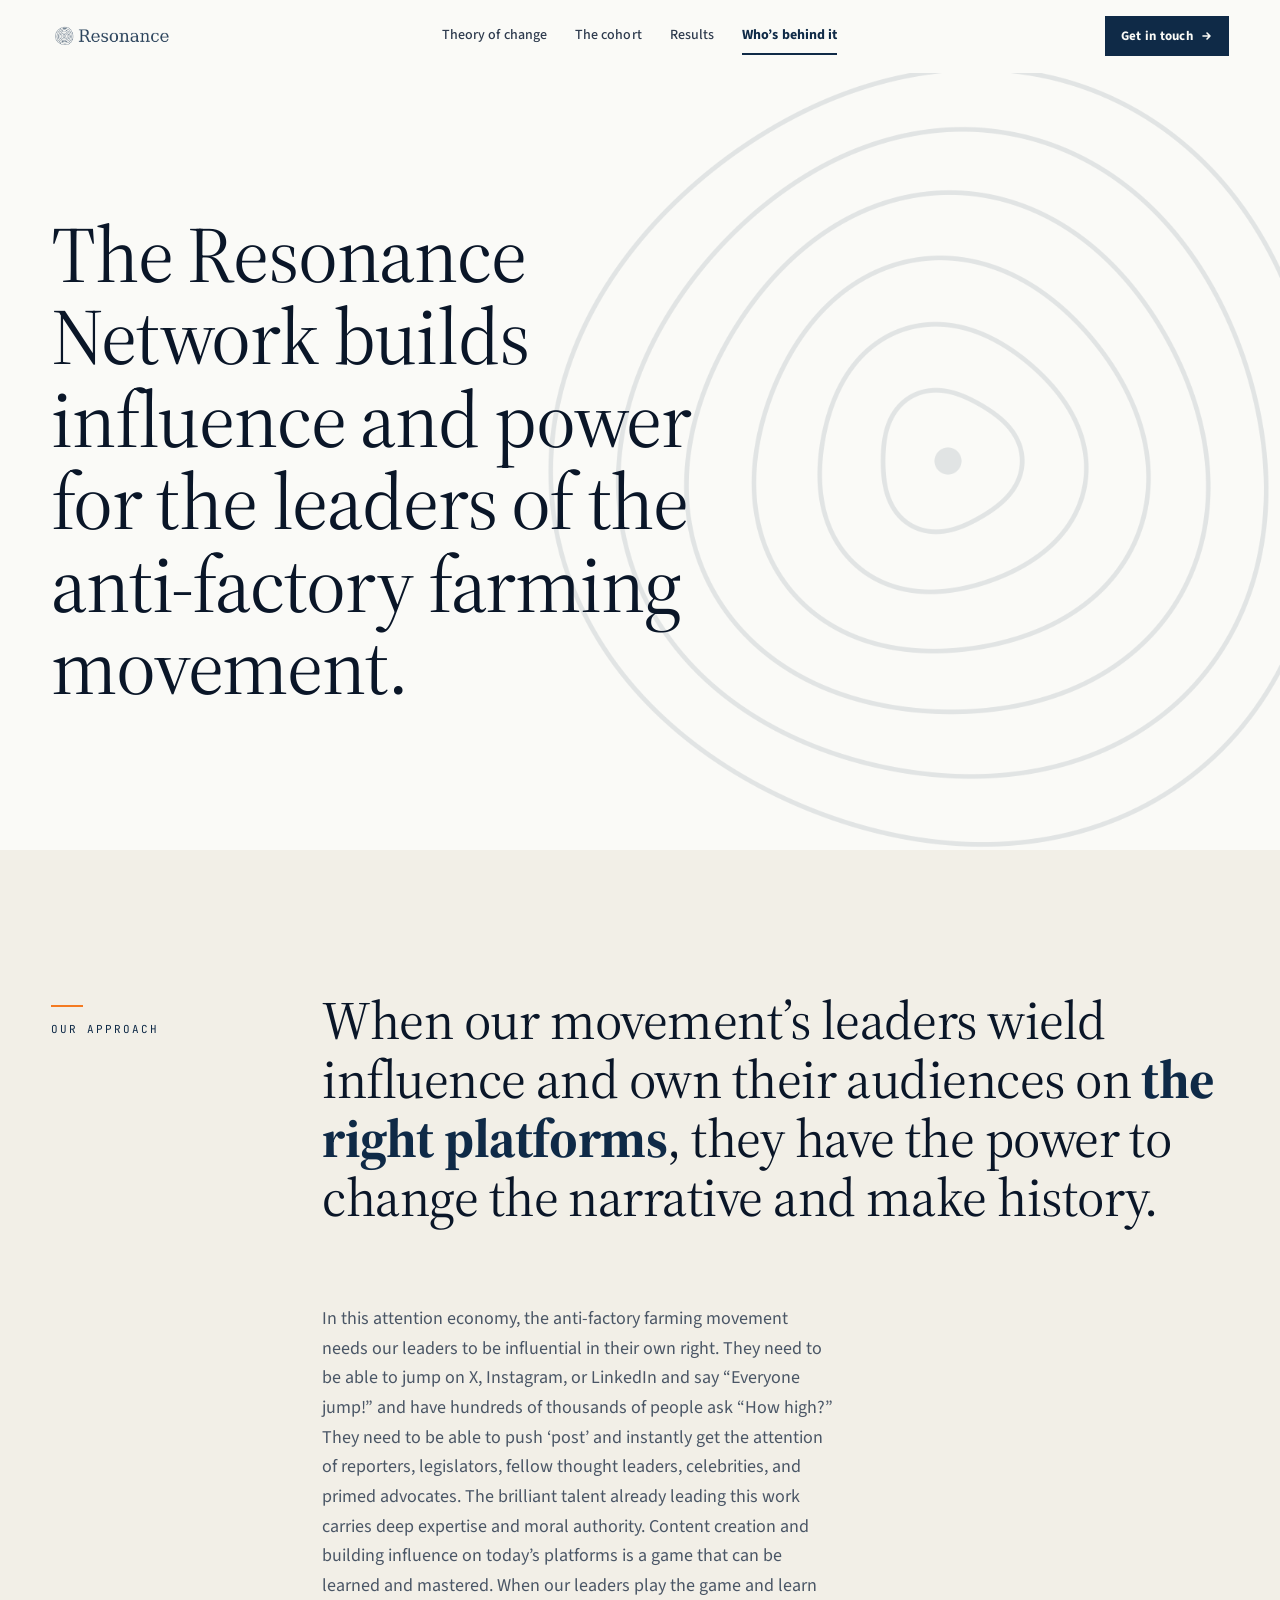
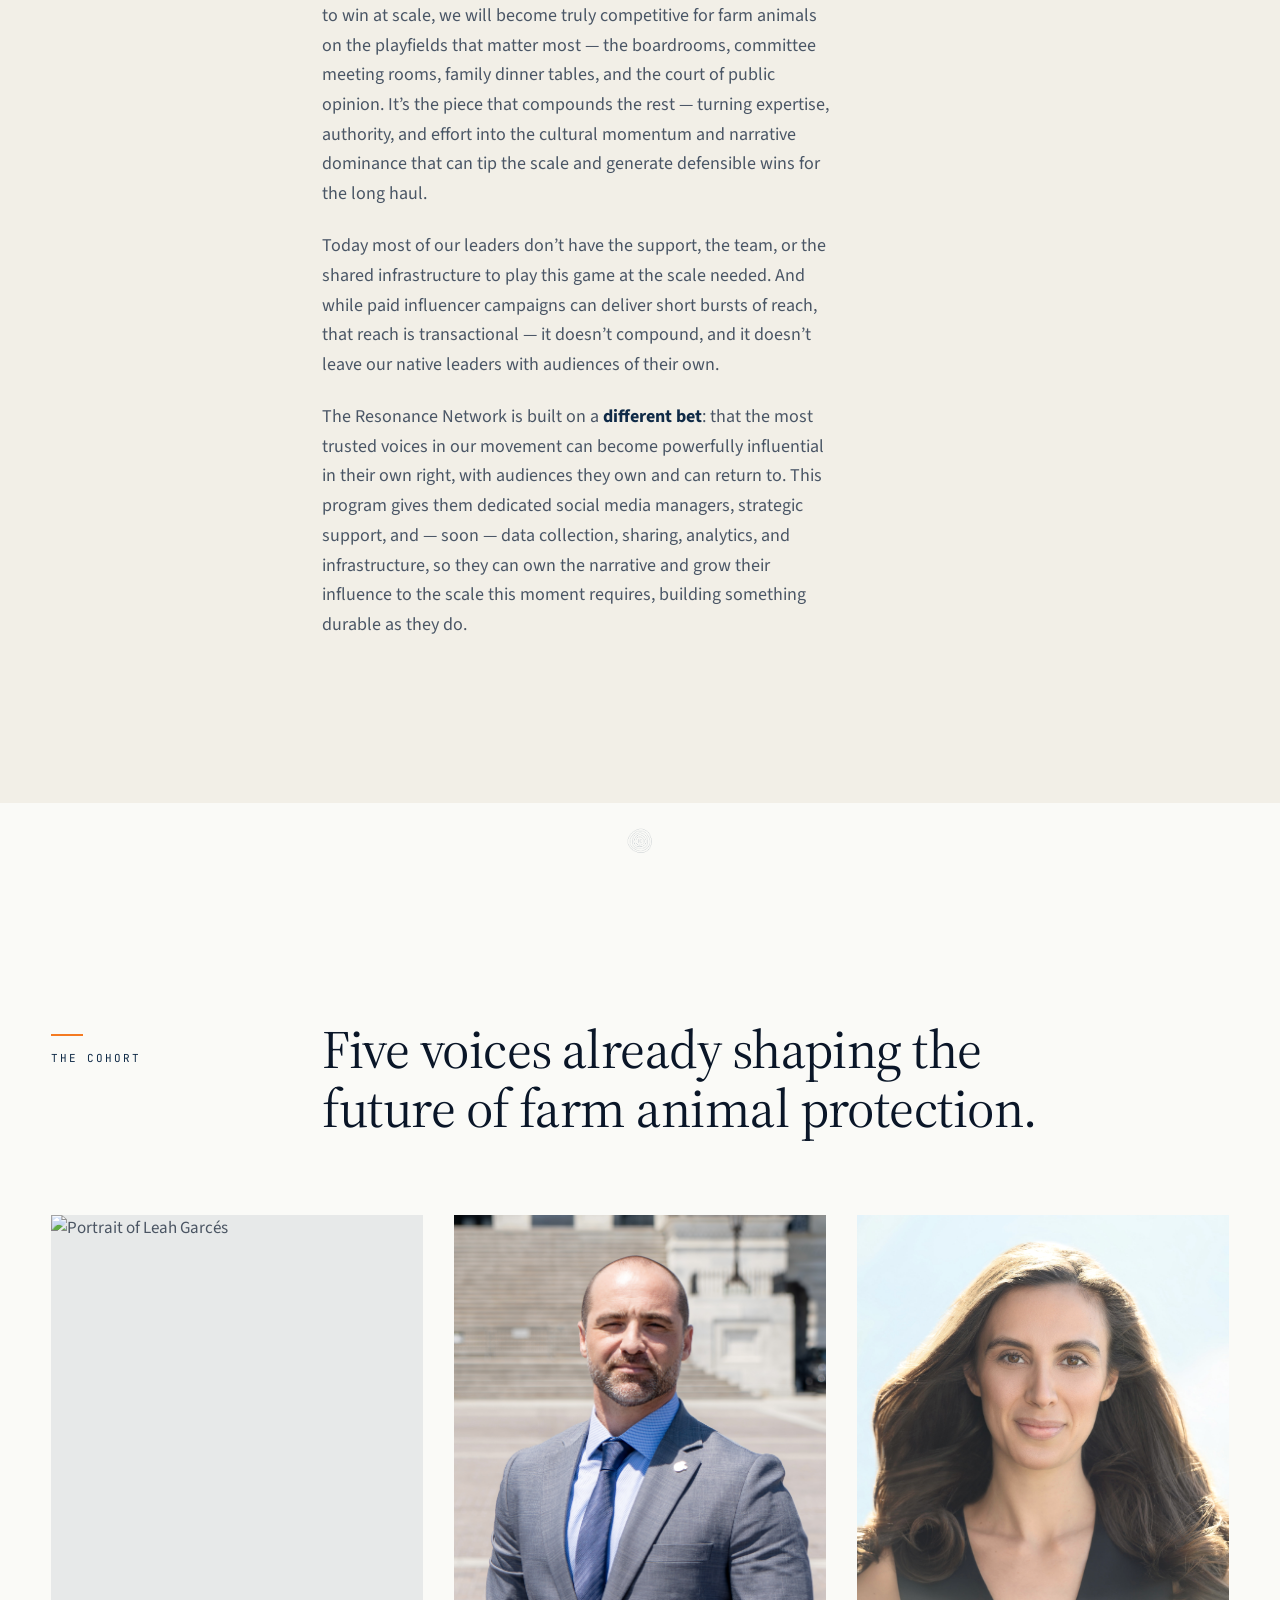
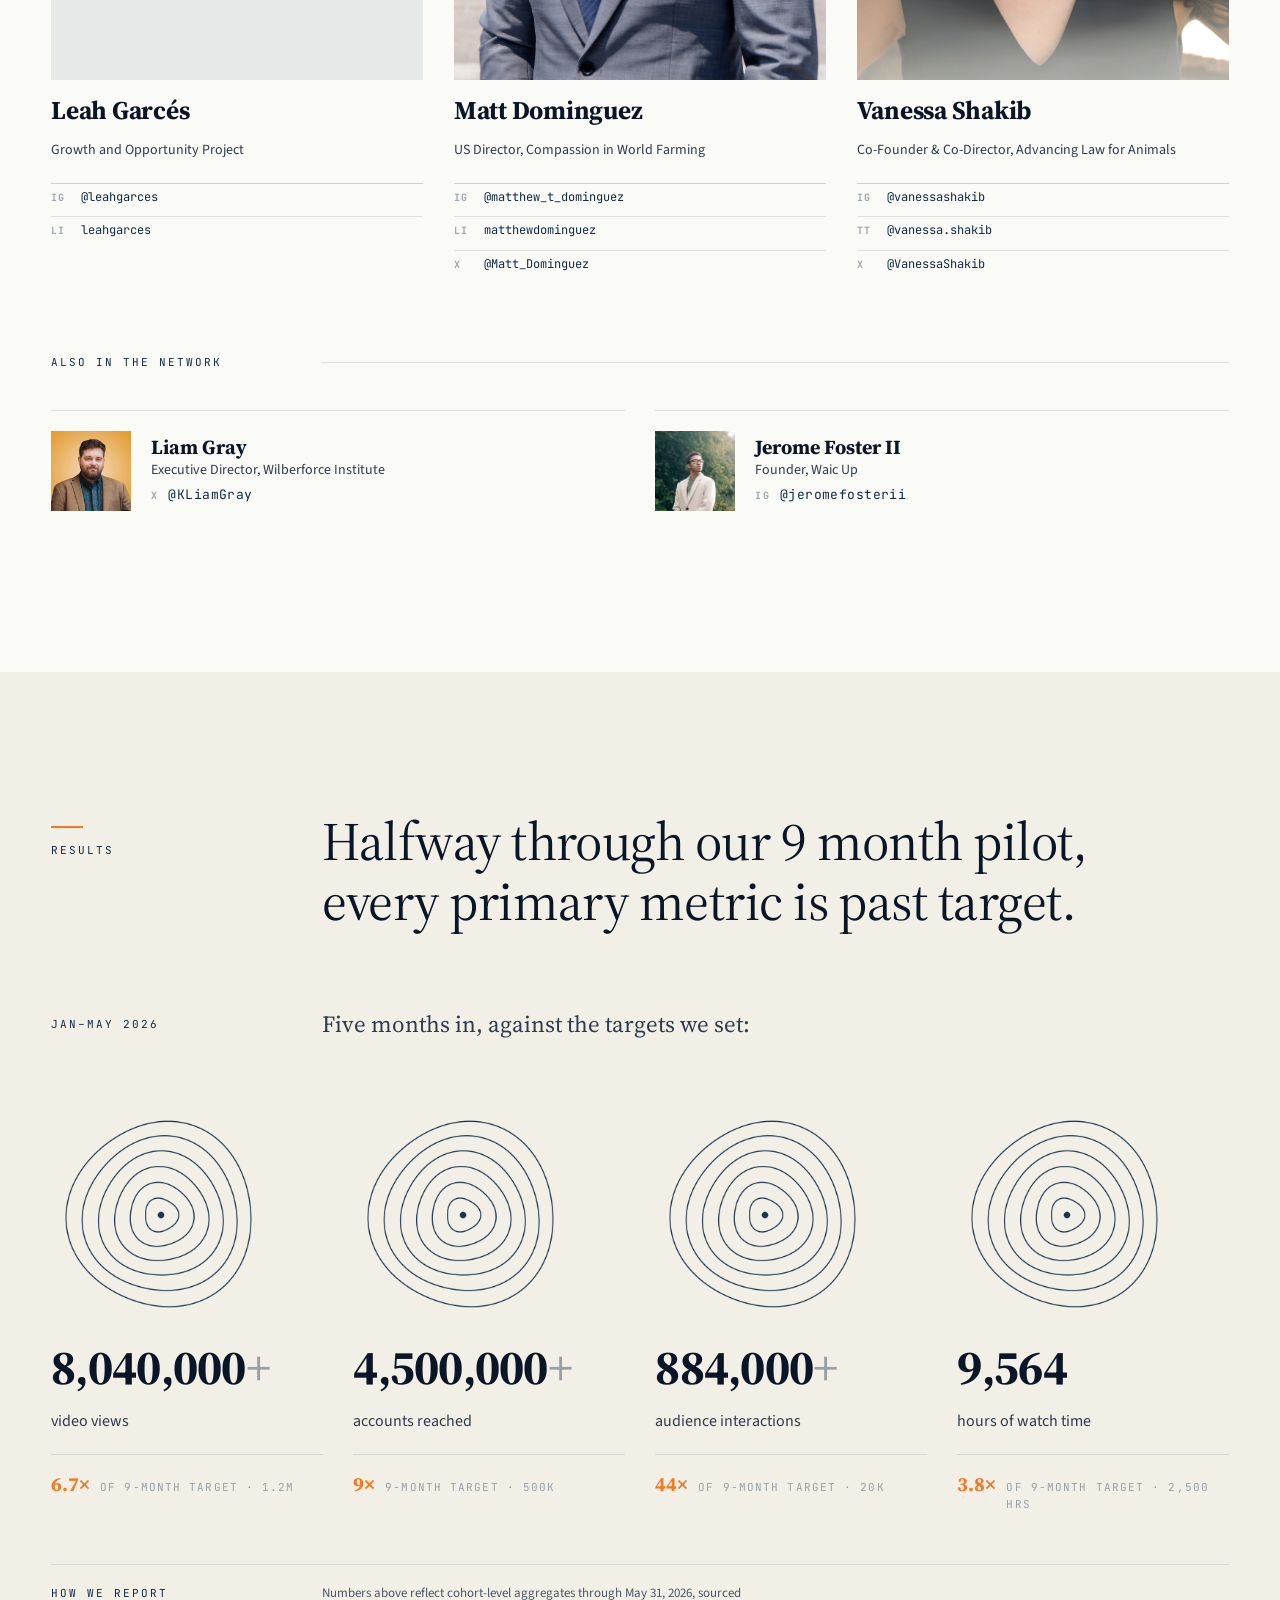
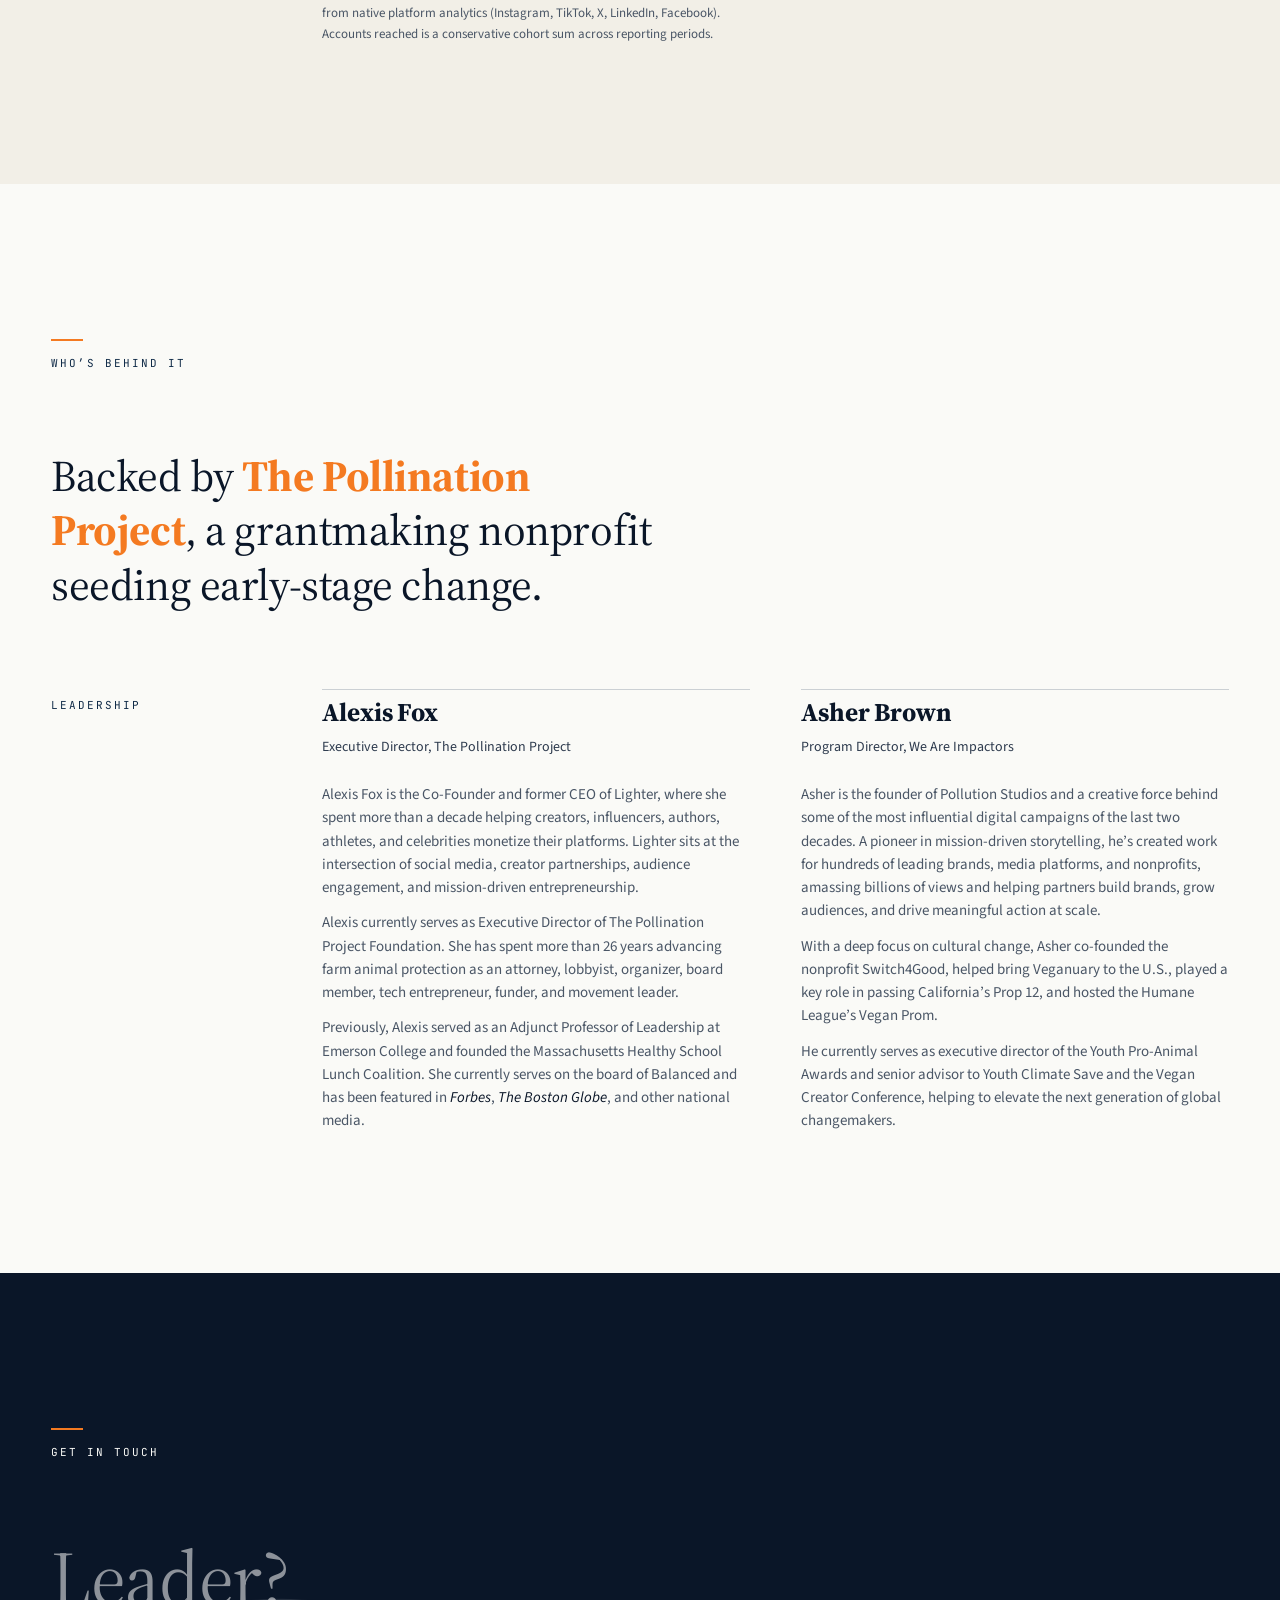
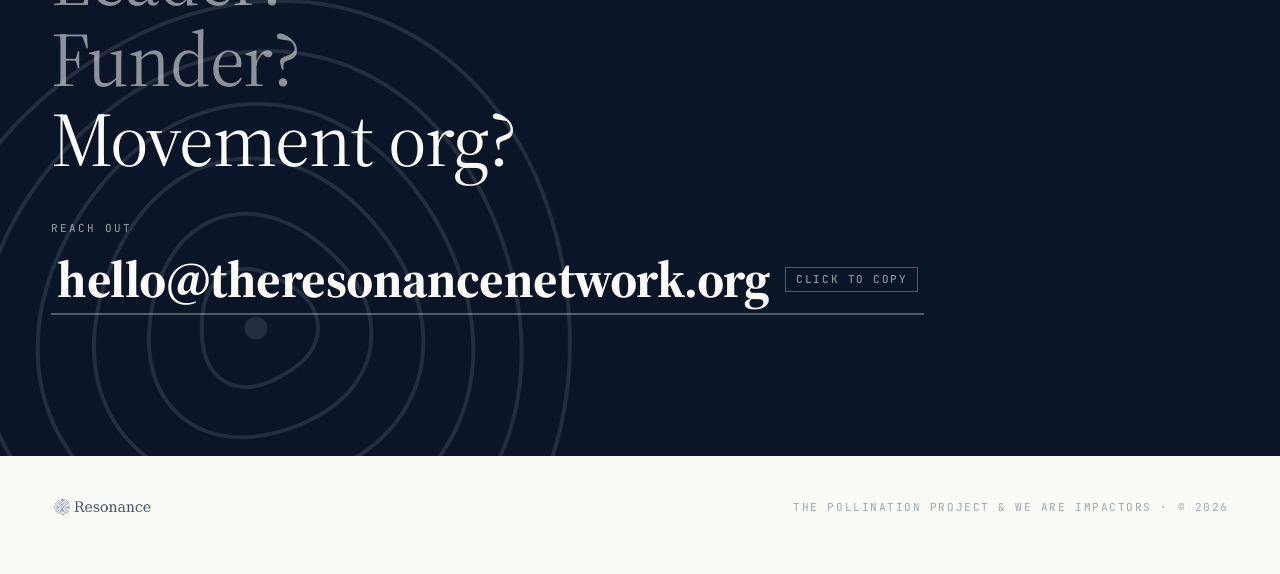
==== commit 5c524b40: "Update index.html" ====
--- a/index.html
+++ b/index.html
@@ -87,7 +87,7 @@
     <div class="cohort-grid">
       <article class="lead">
         <div class="portrait">
-          <img src="assets/portraits/leah.jpg" alt="Portrait of Leah Garcés">
+          <img src="assets/portraits/leah-2.jpg" alt="Portrait of Leah Garcés">
         </div>
         <div class="name">Leah Garcés</div>
         <div class="role">Growth and Opportunity Project</div>
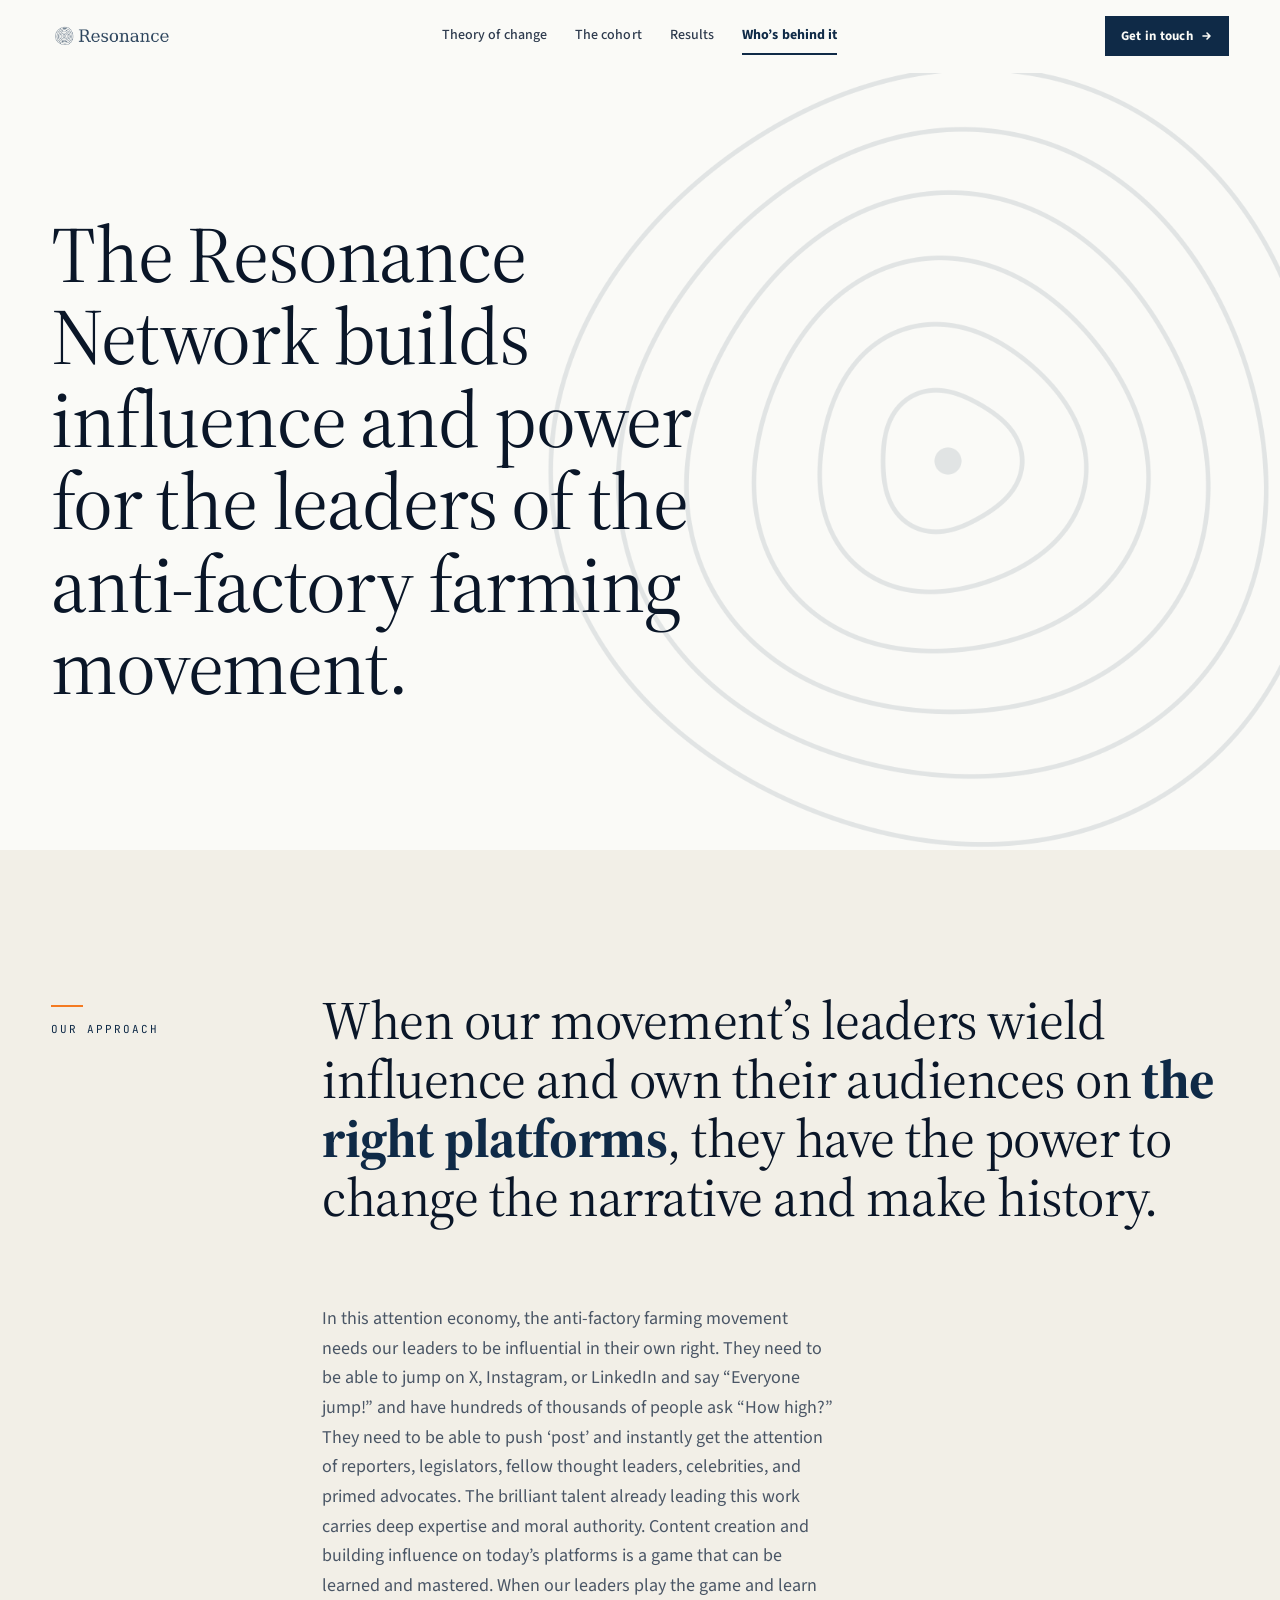
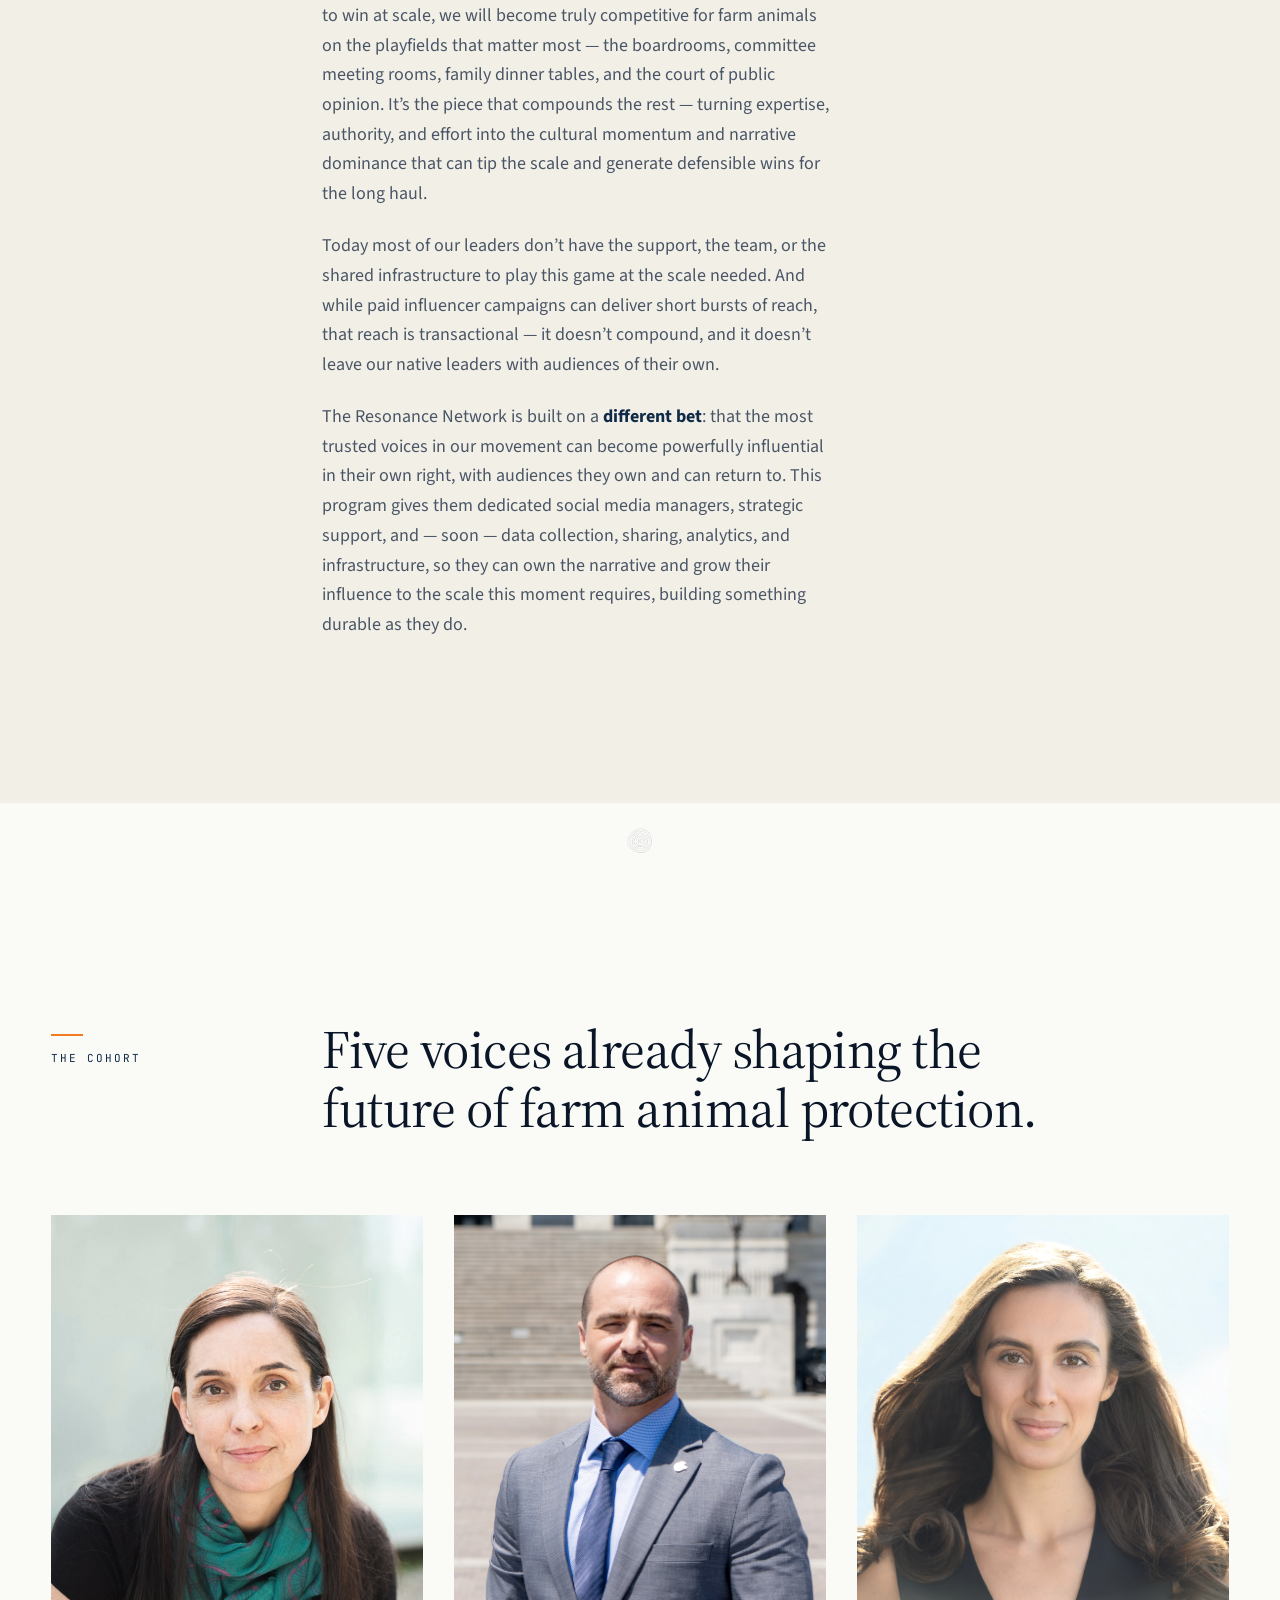
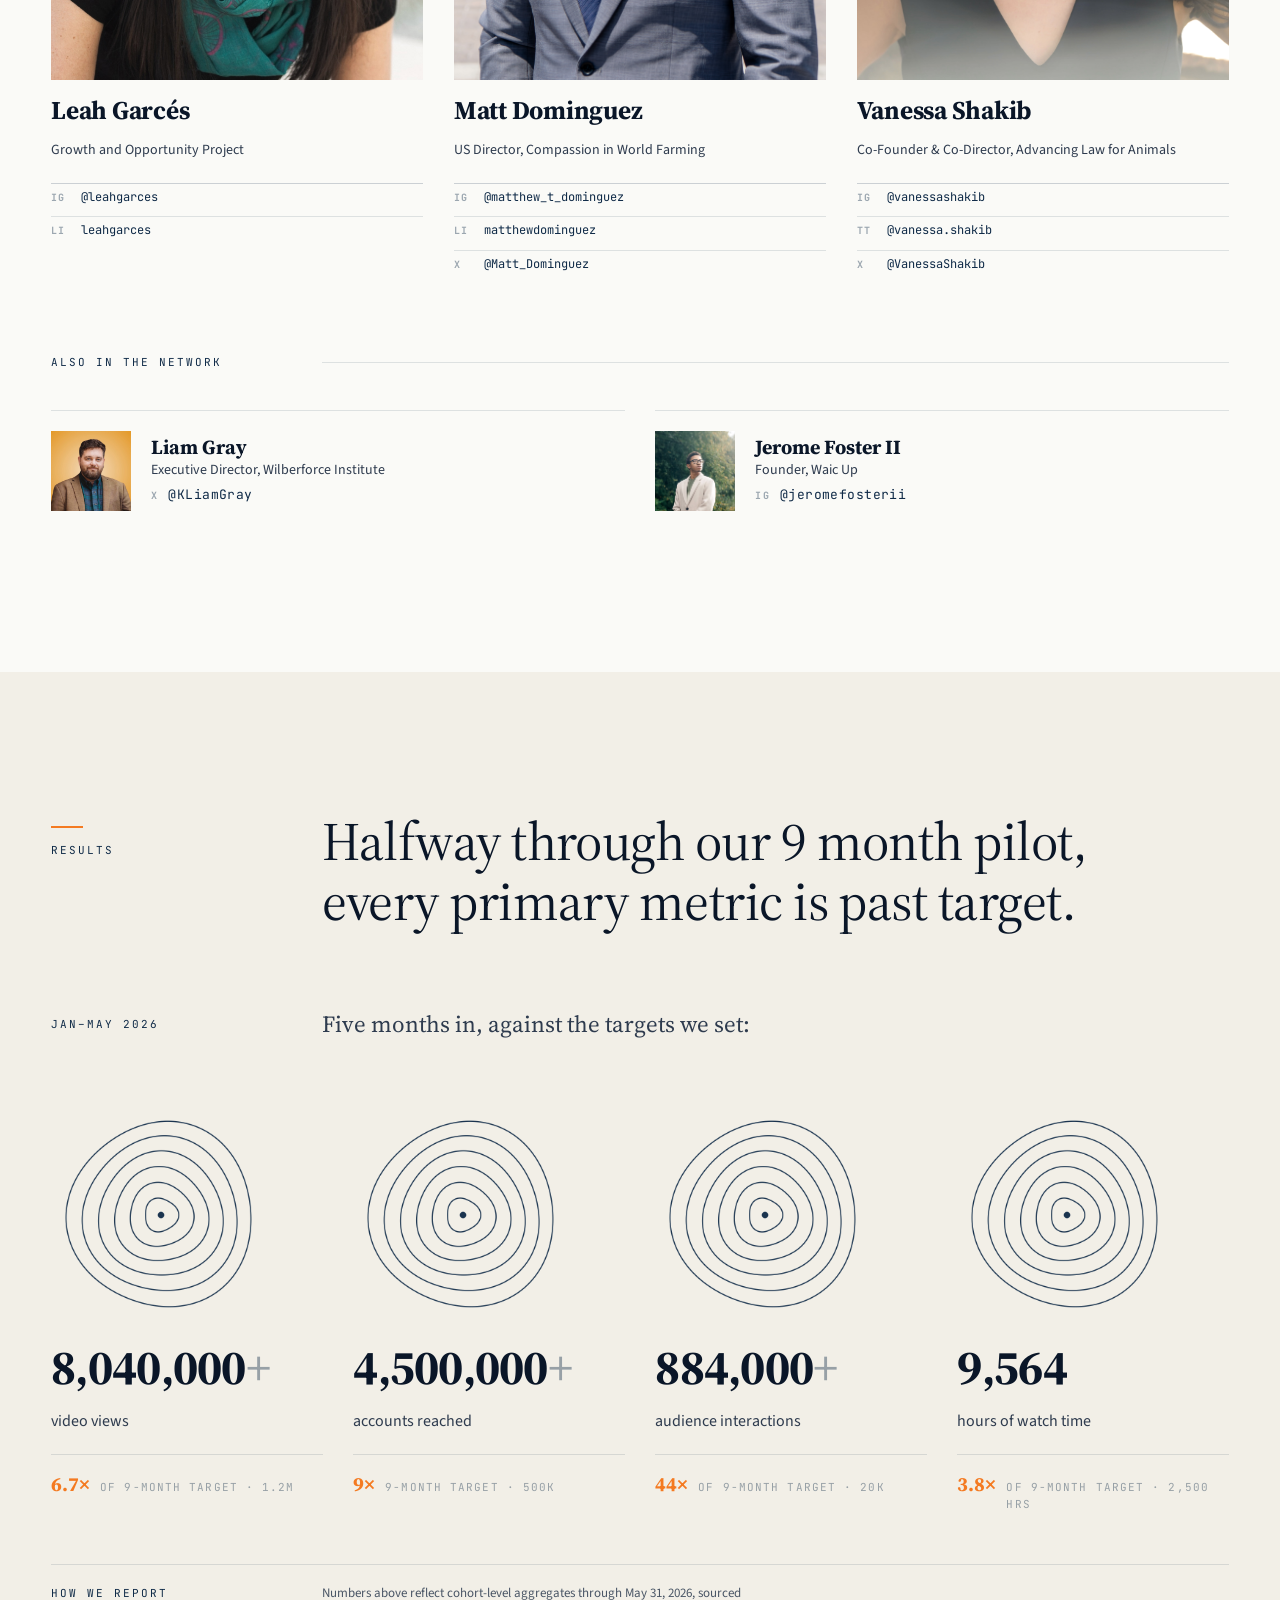
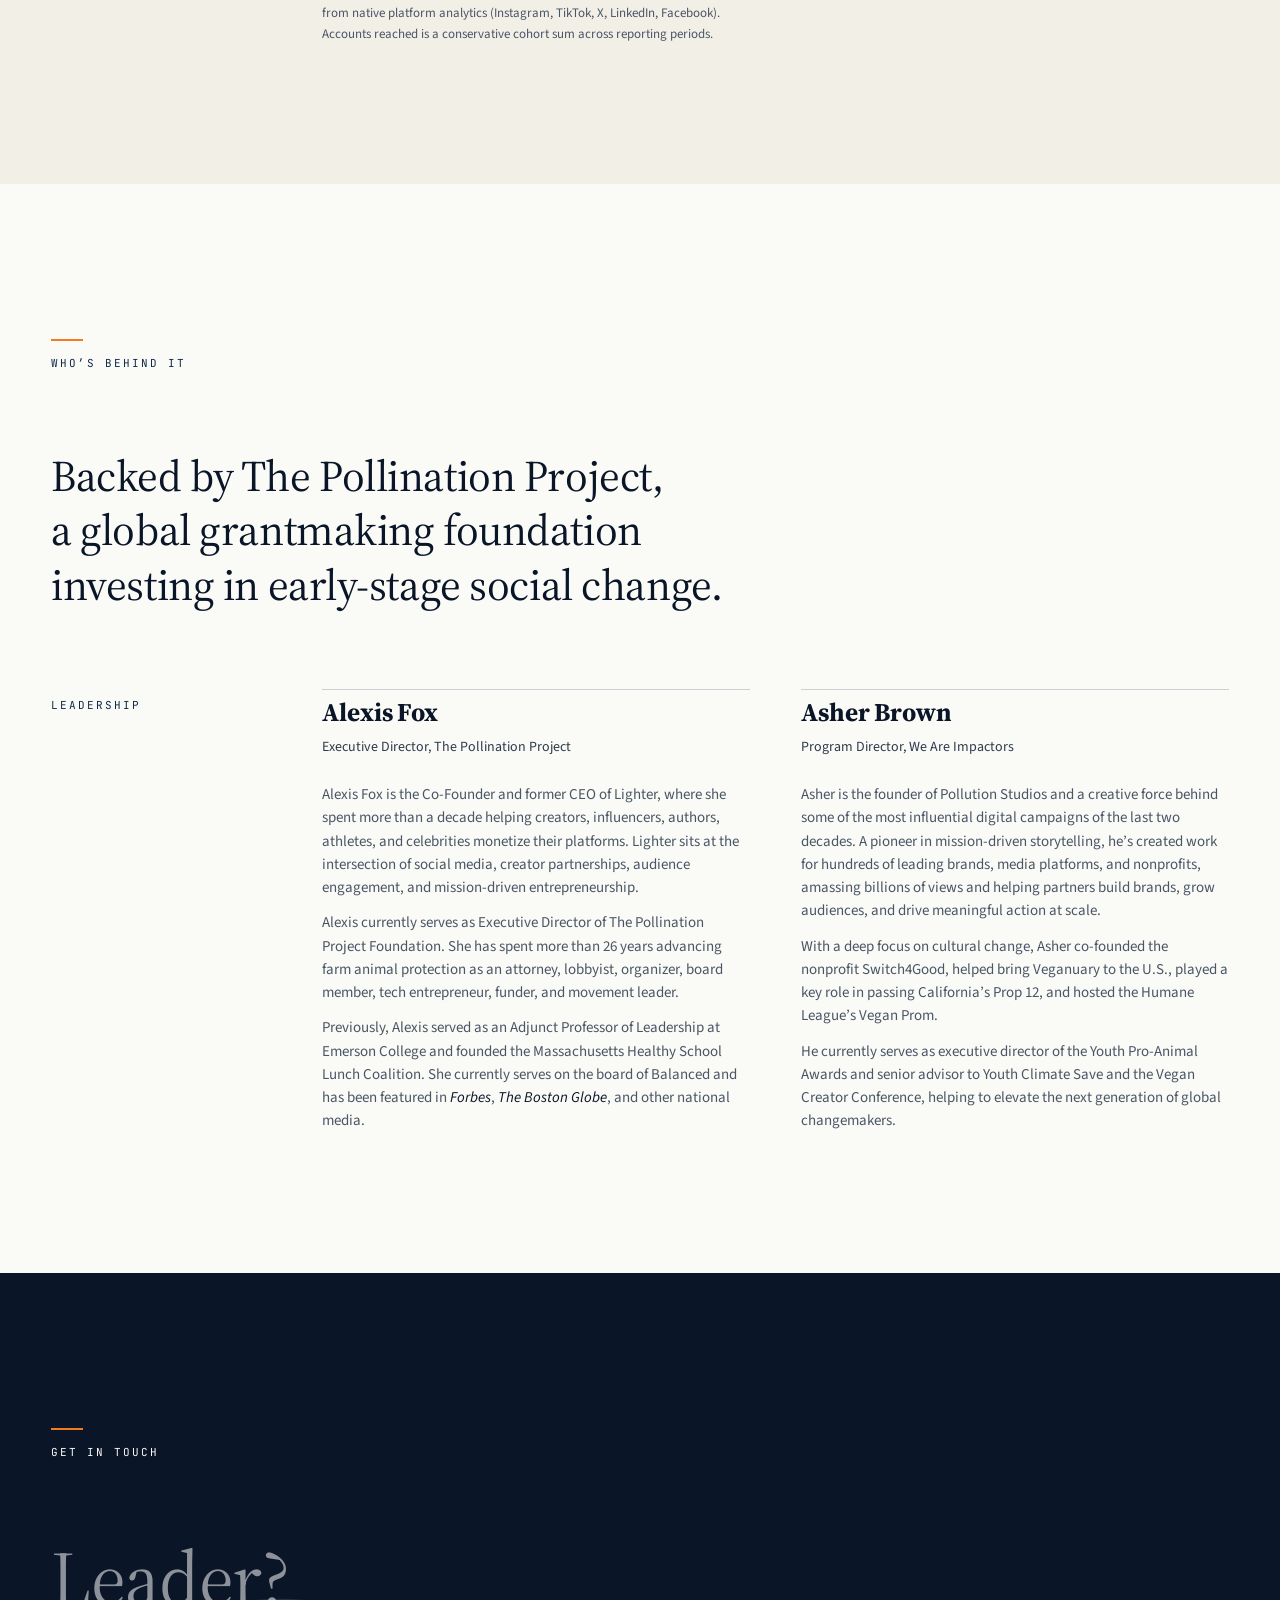
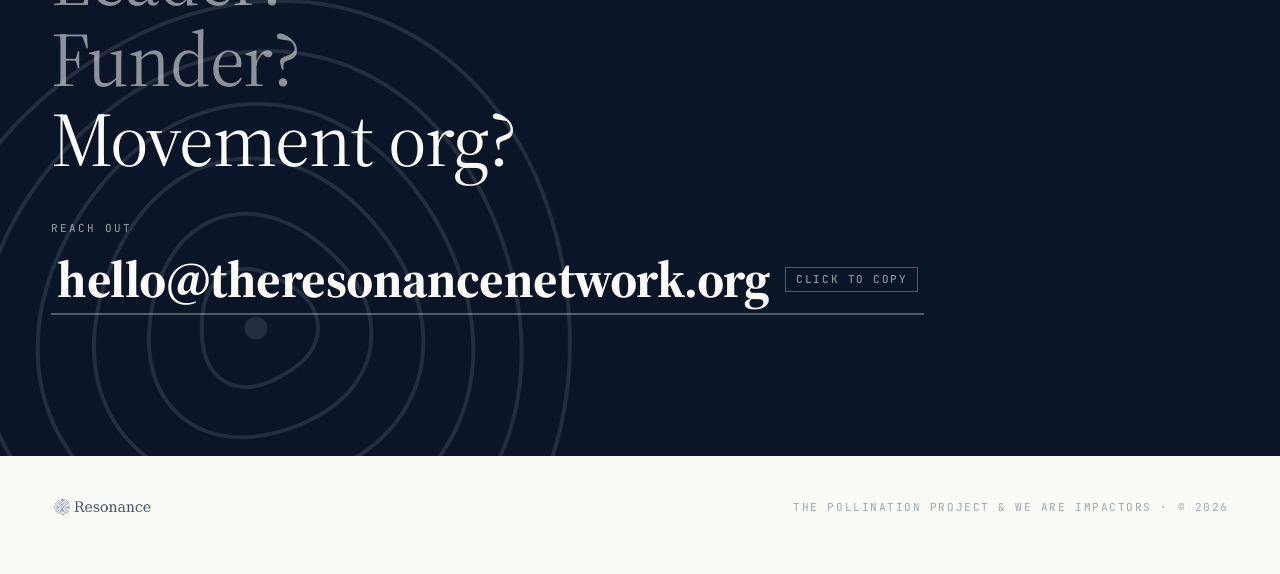
==== commit ab7a46d1: "Update funder anchor copy" ====
--- a/index.html
+++ b/index.html
@@ -230,7 +230,7 @@
       <div></div>
     </div>
 
-    <p class="funder-anchor">Backed by <strong>The Pollination Project</strong>, a grantmaking nonprofit seeding early-stage change.</p>
+    <p class="funder-anchor">Backed by The Pollination Project, a global grantmaking foundation investing in early-stage social change.</p>
 
     <div class="team-grid">
       <div class="label">Leadership</div>
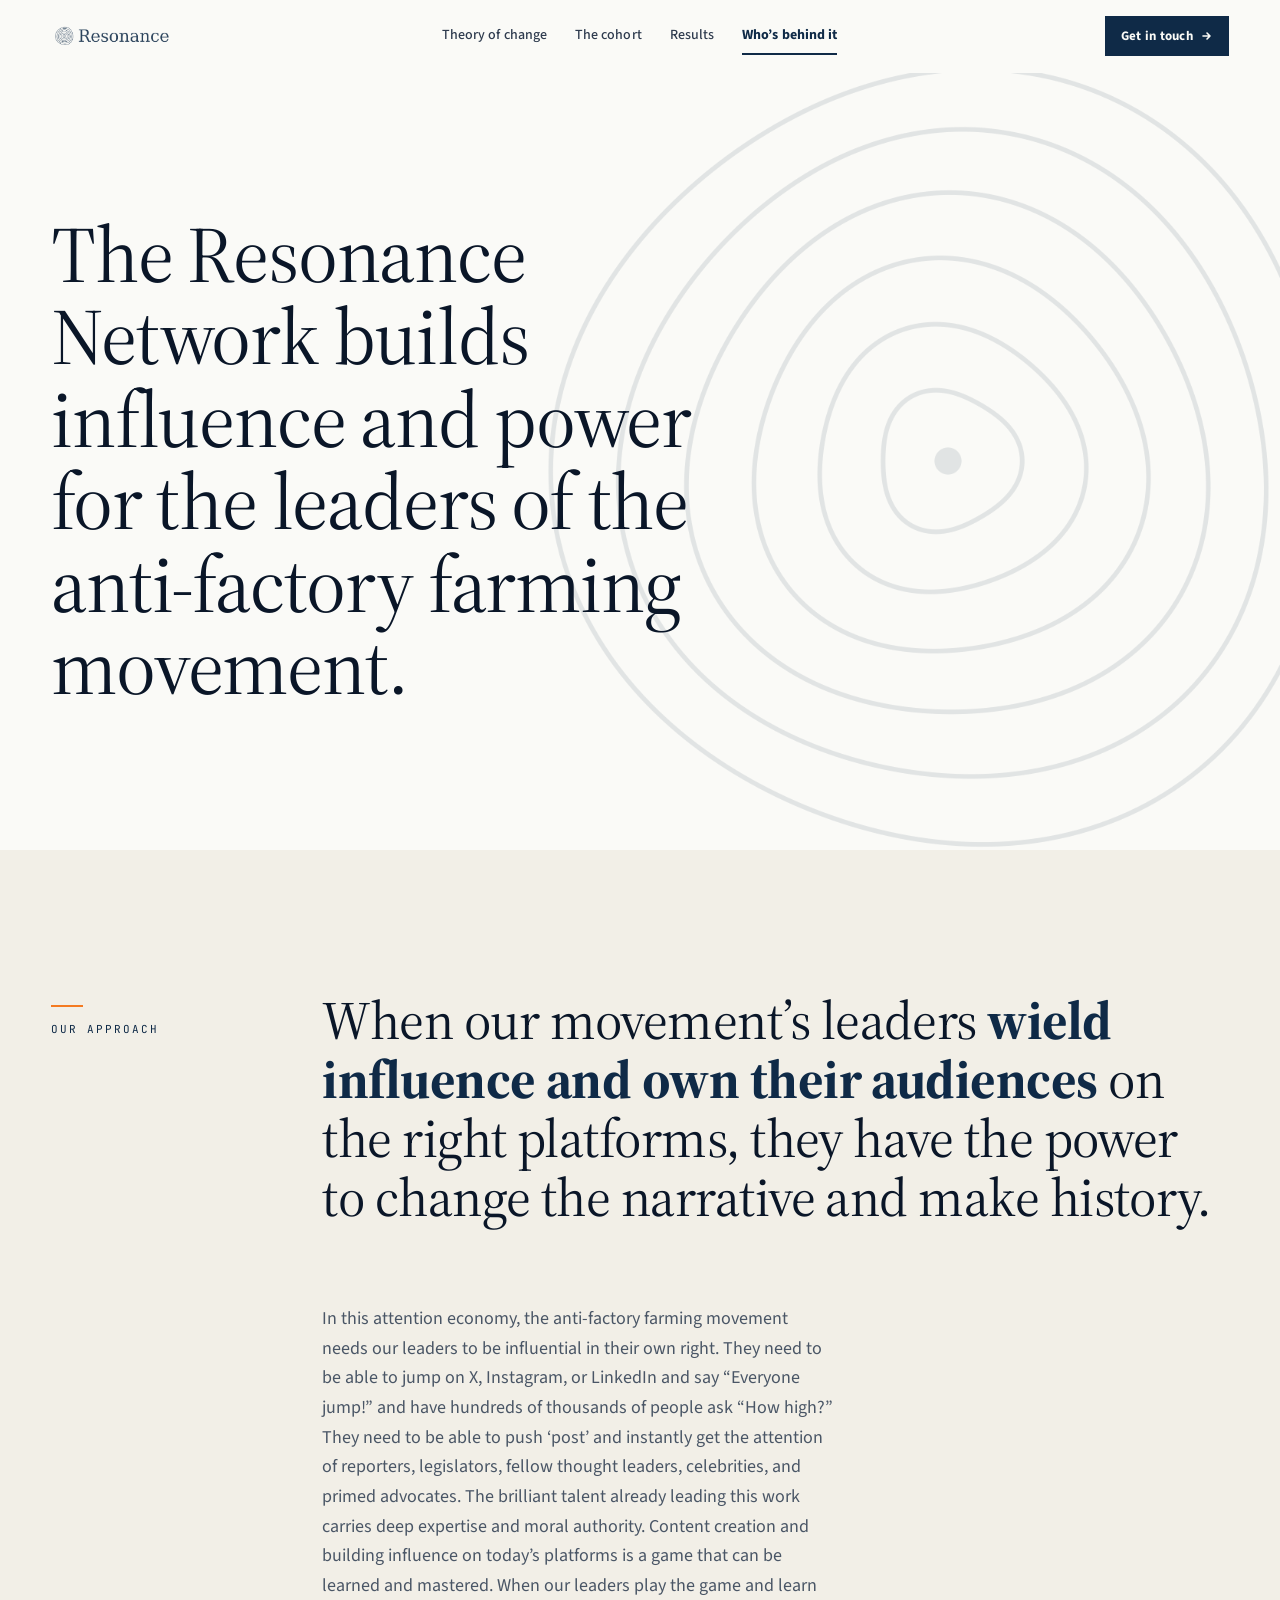
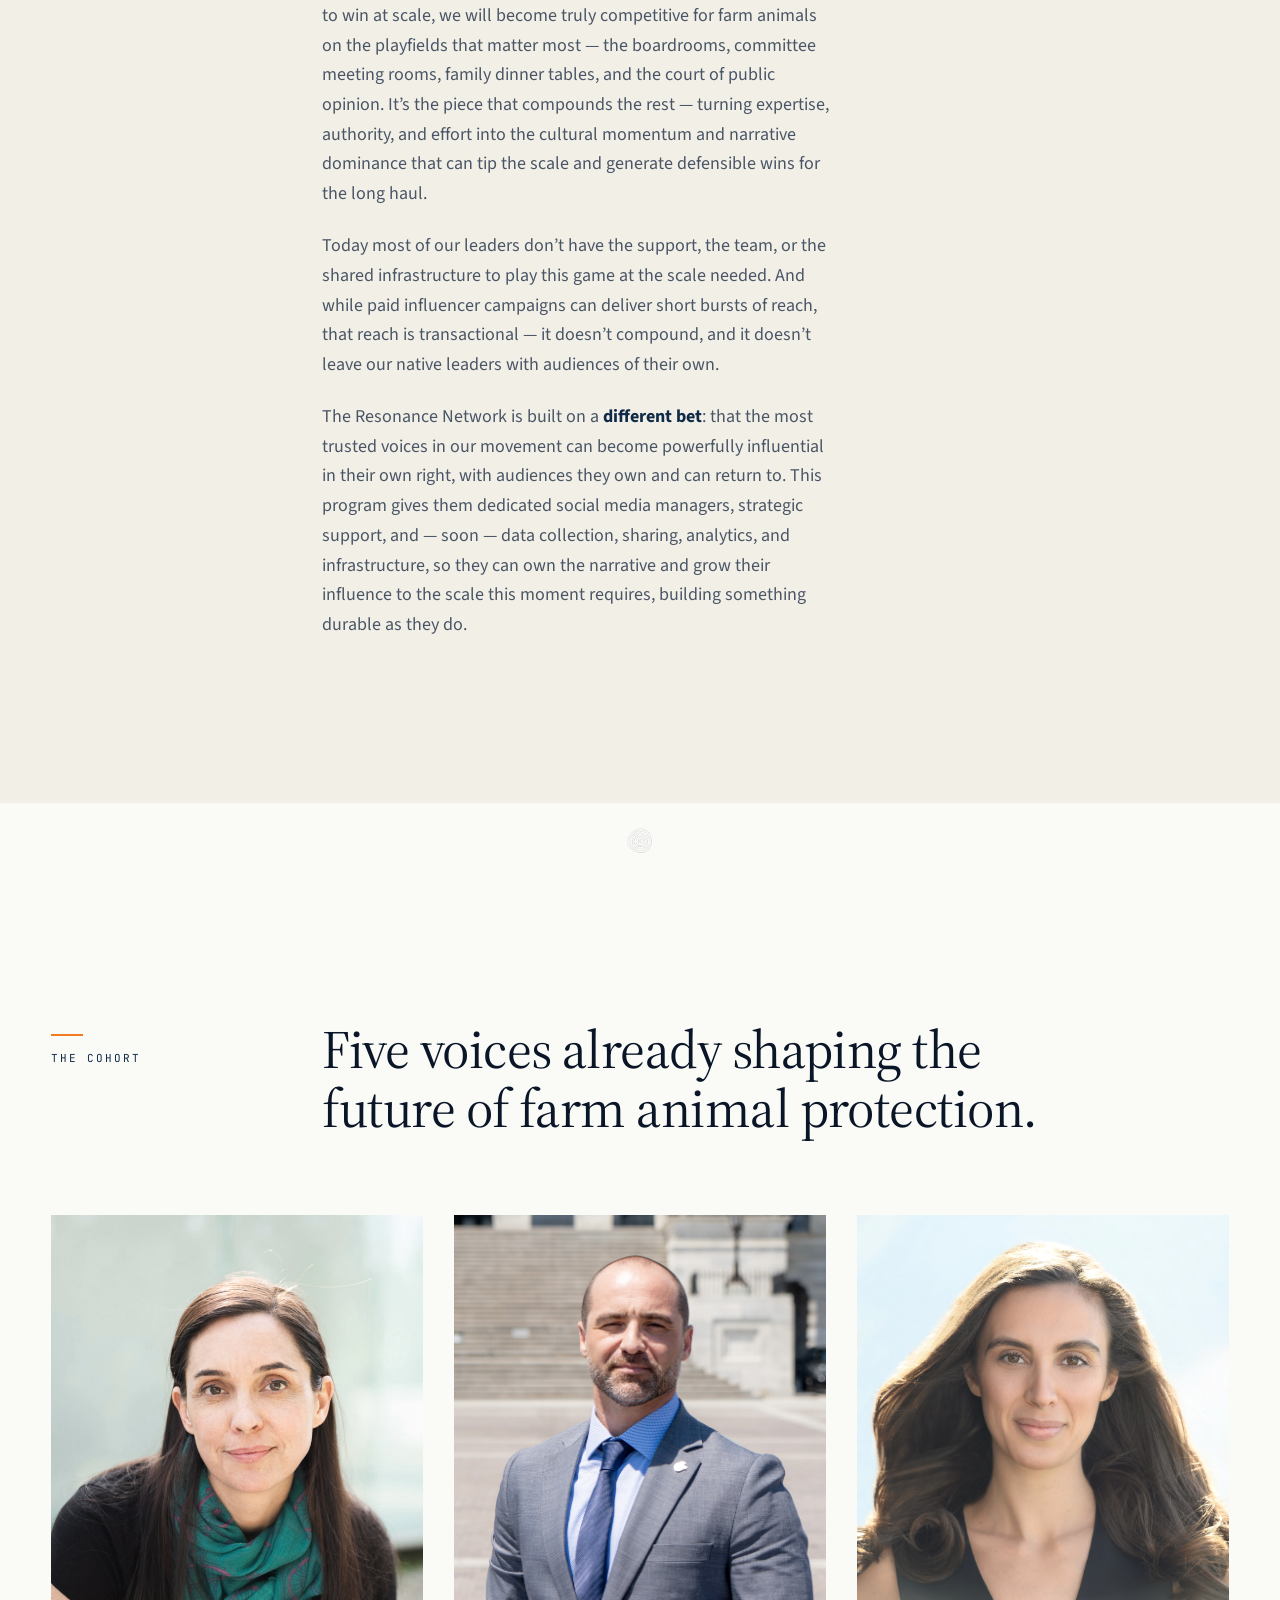
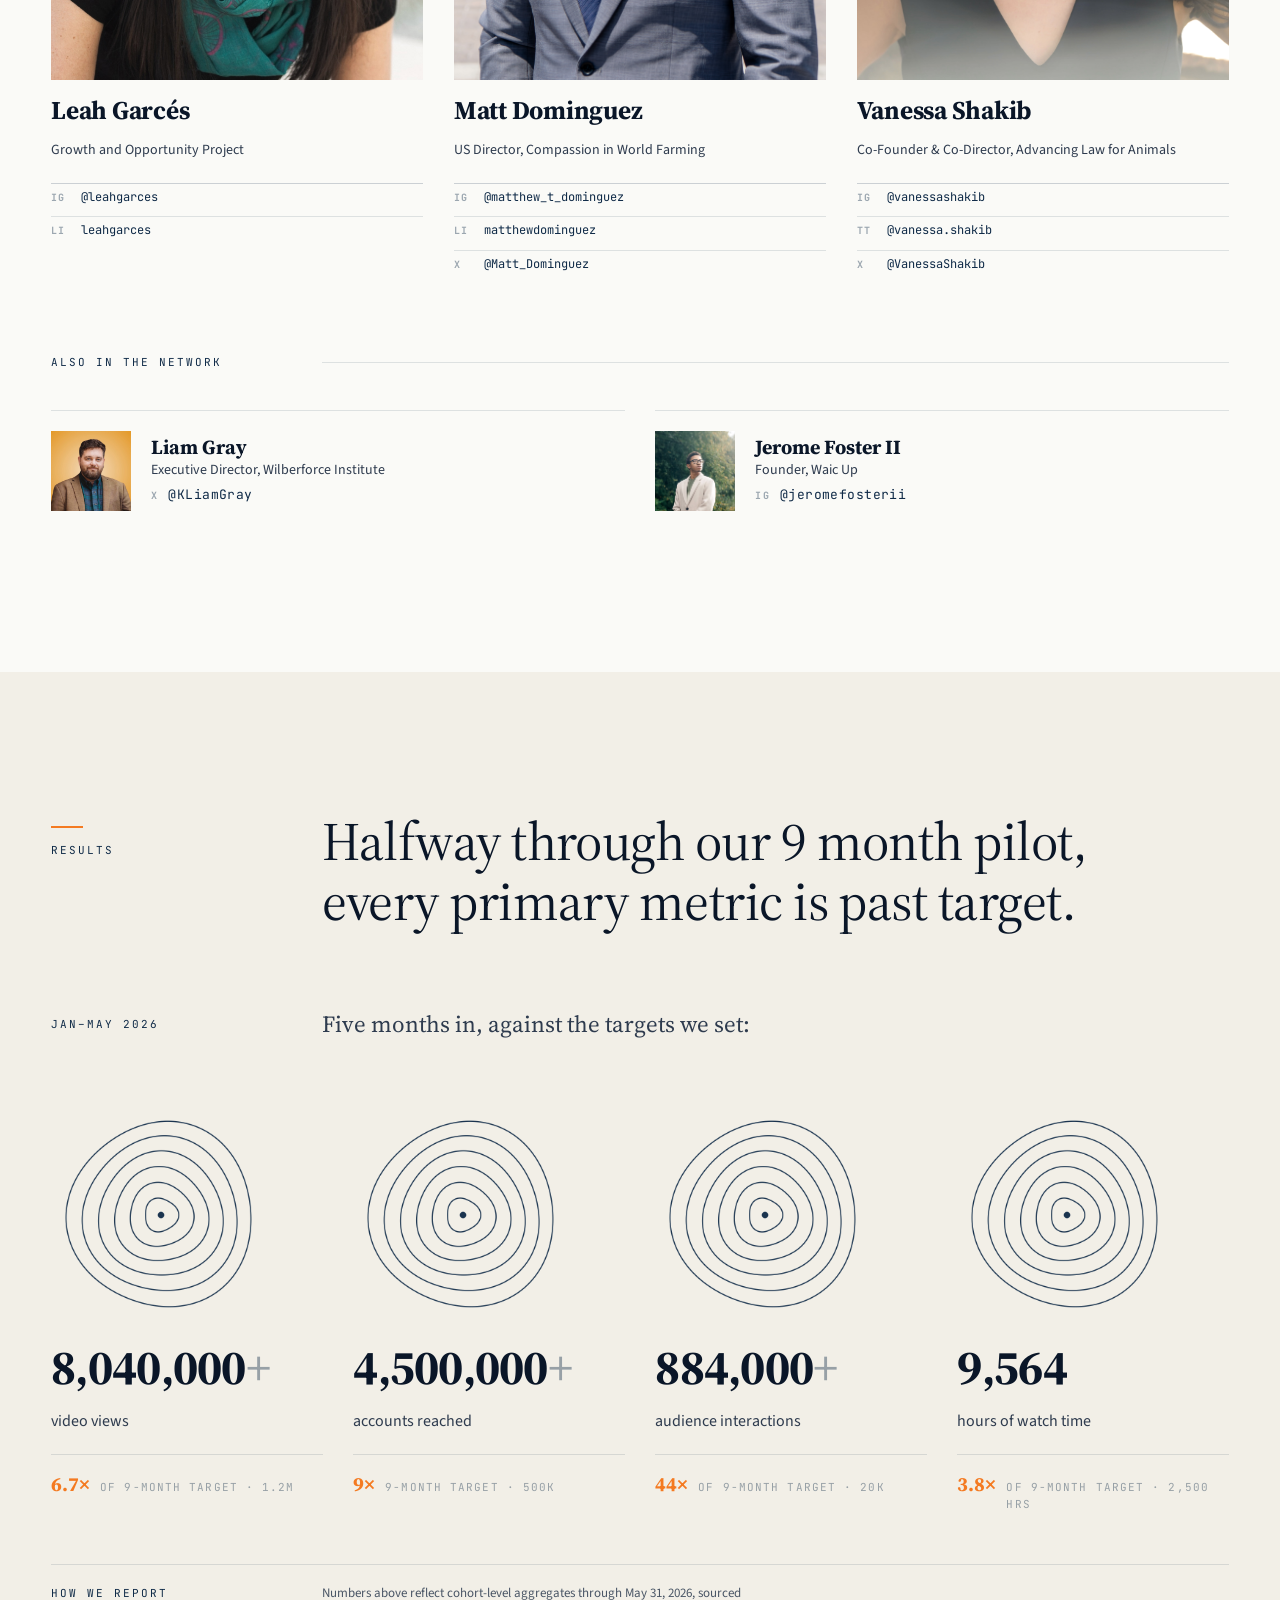
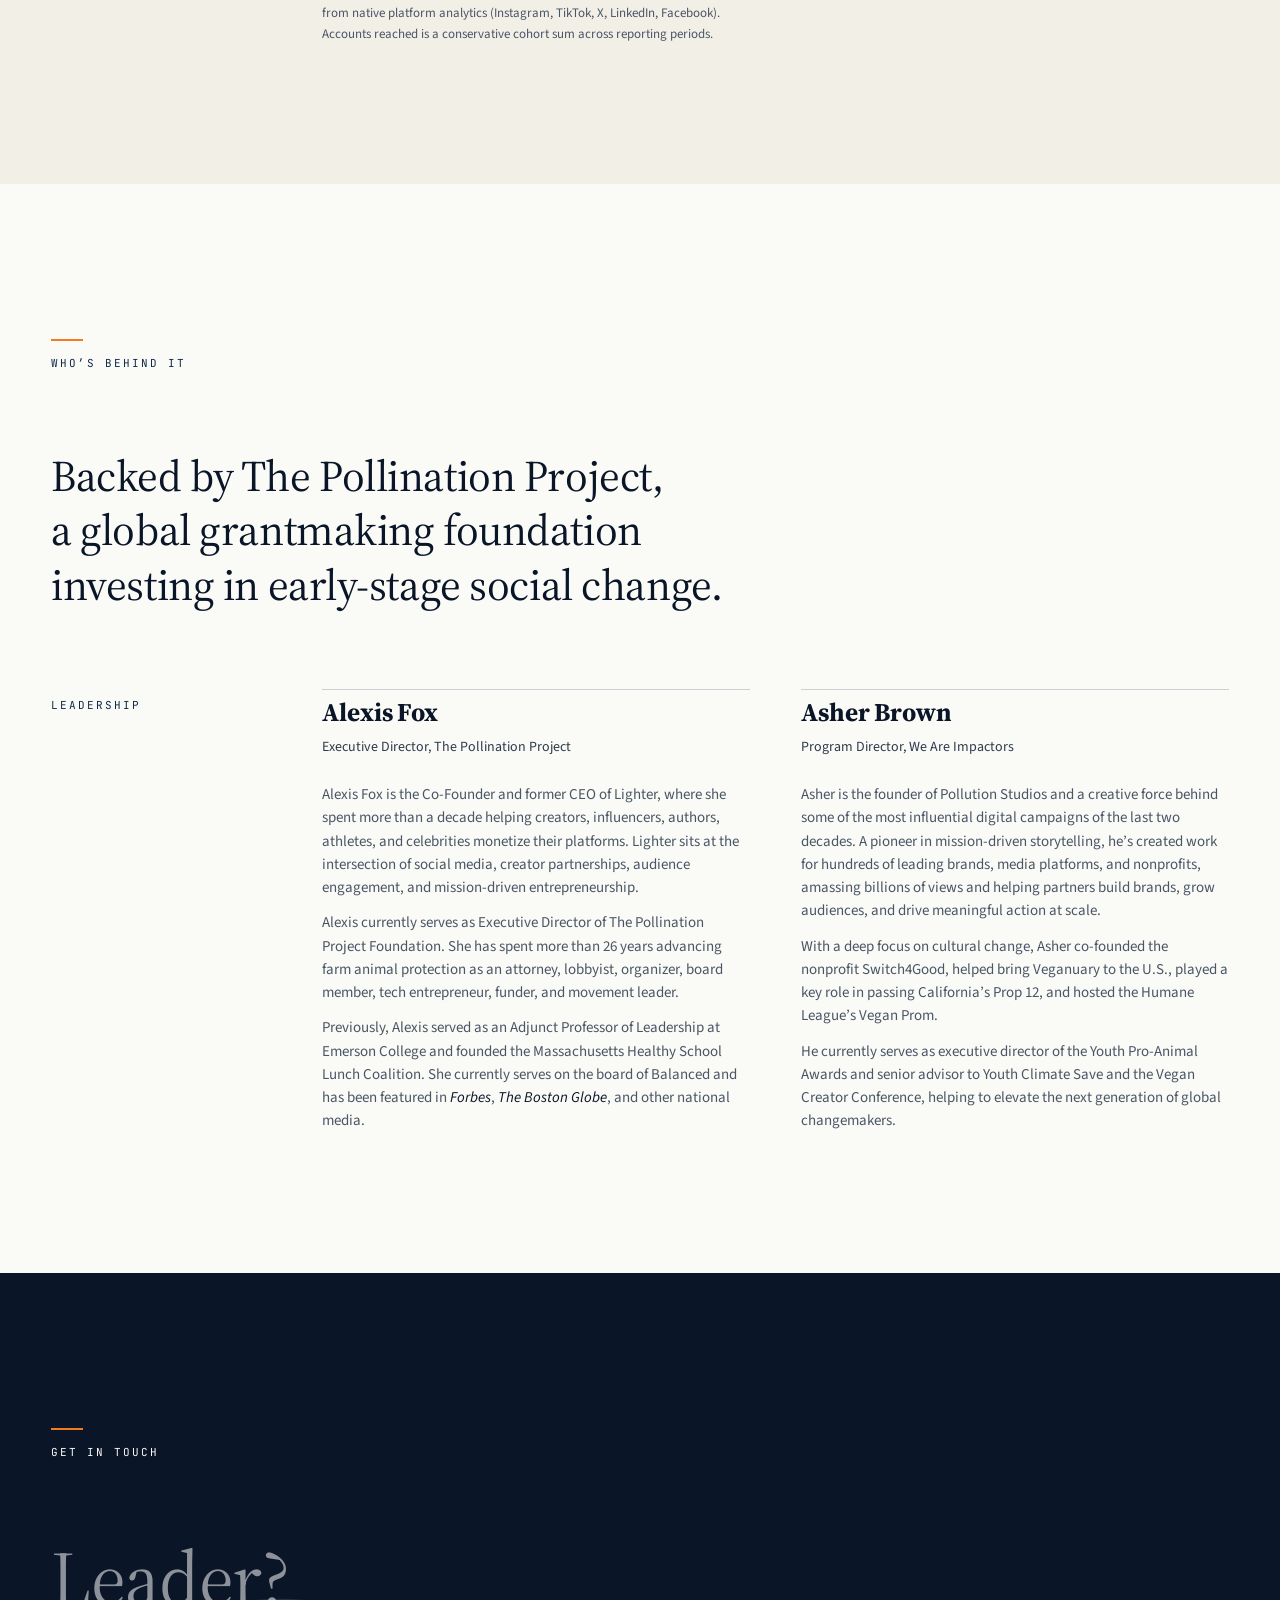
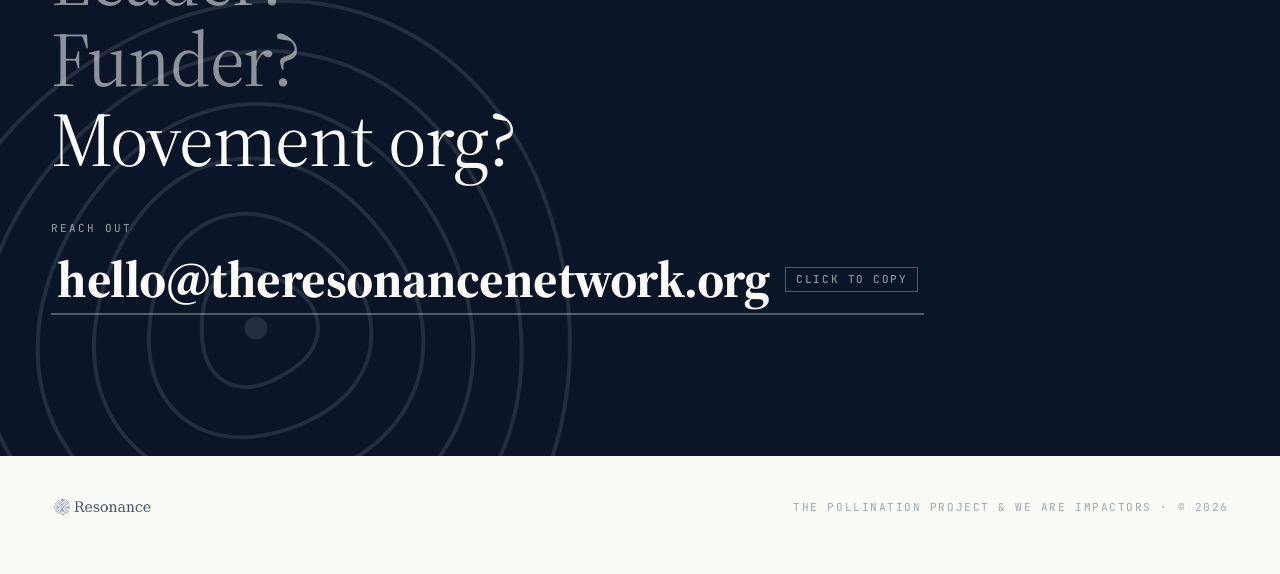
==== commit 8bcc0709: "Bold 'wield influence and own their audiences', unbold 'the right platforms'" ====
--- a/index.html
+++ b/index.html
@@ -56,7 +56,7 @@
     <div class="block-head">
       <div class="num">OUR APPROACH</div>
       <div>
-        <h2 class="title">When our movement&rsquo;s leaders wield influence and own their audiences on <em>the right platforms</em>, they have the power to change the narrative and make history.</h2>
+        <h2 class="title">When our movement&rsquo;s leaders <em>wield influence and own their audiences</em> on the right platforms, they have the power to change the narrative and make history.</h2>
       </div>
     </div>
     <div class="theory-body">
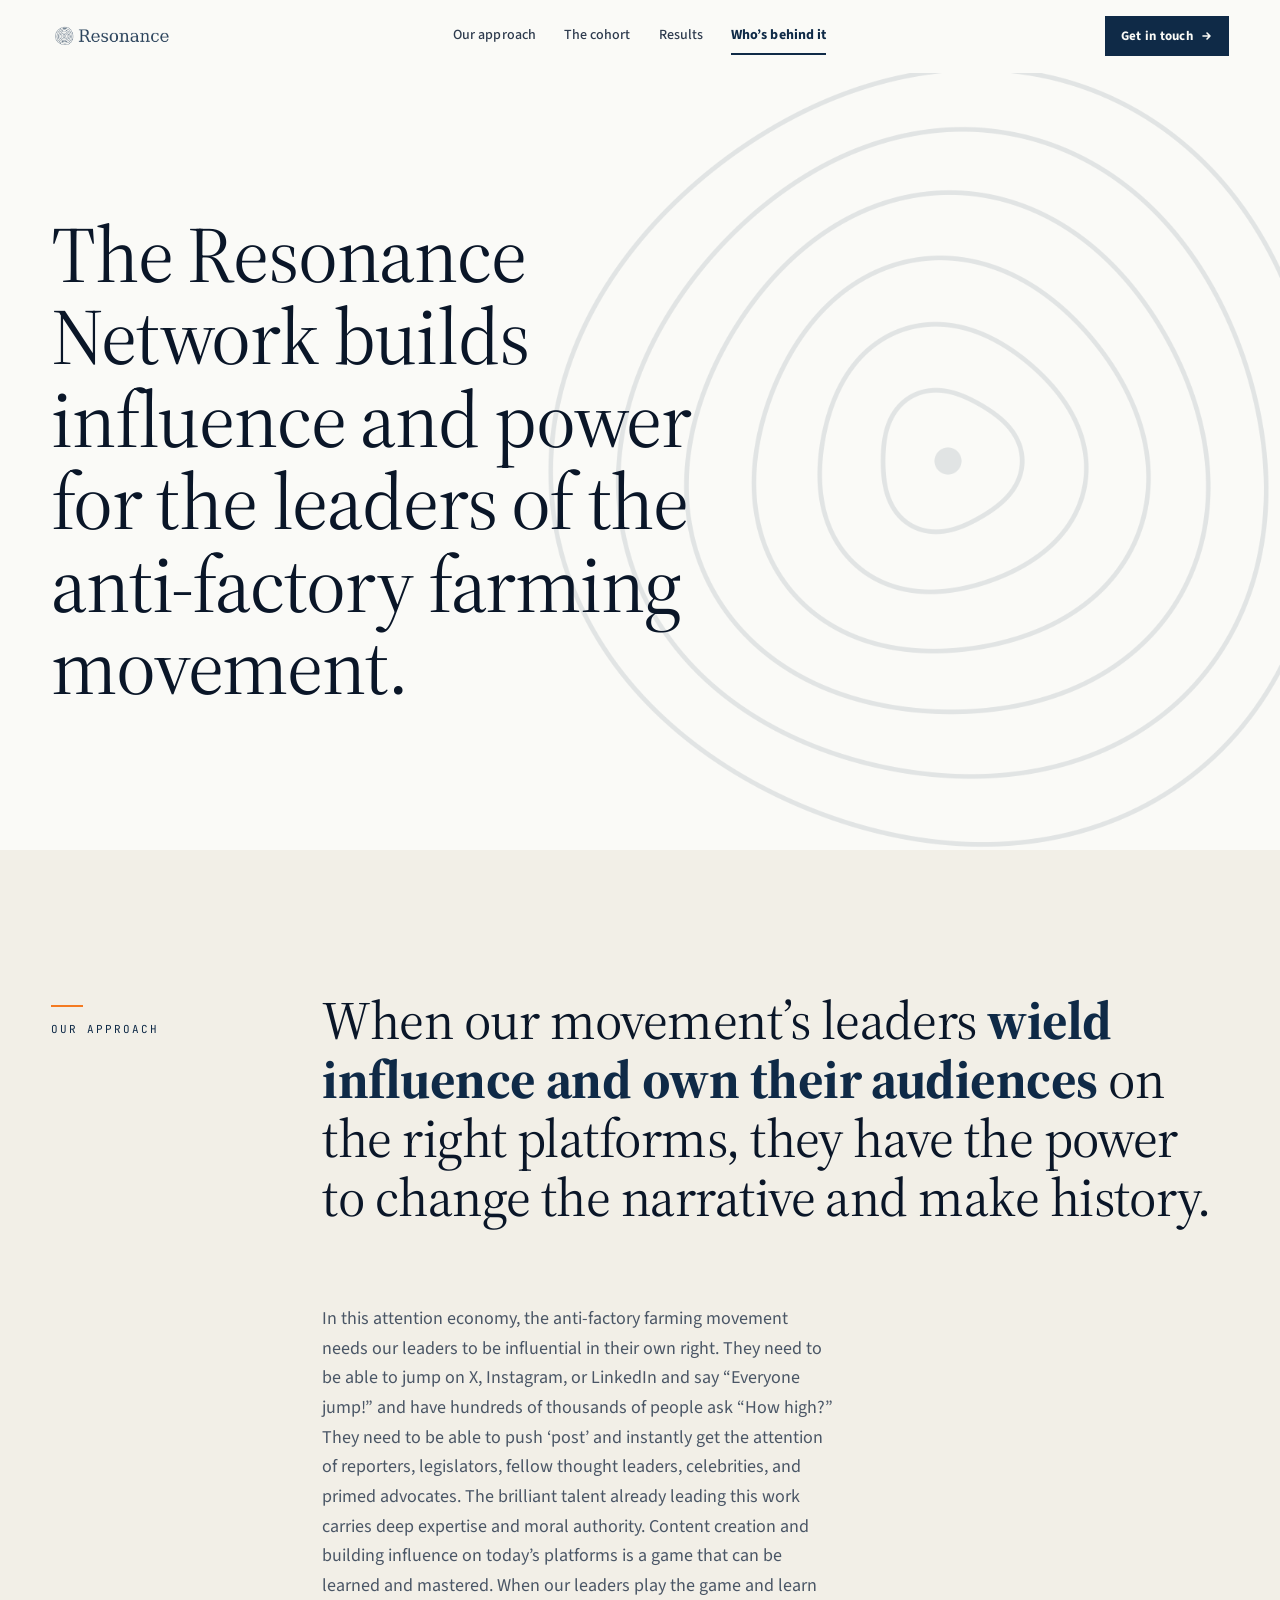
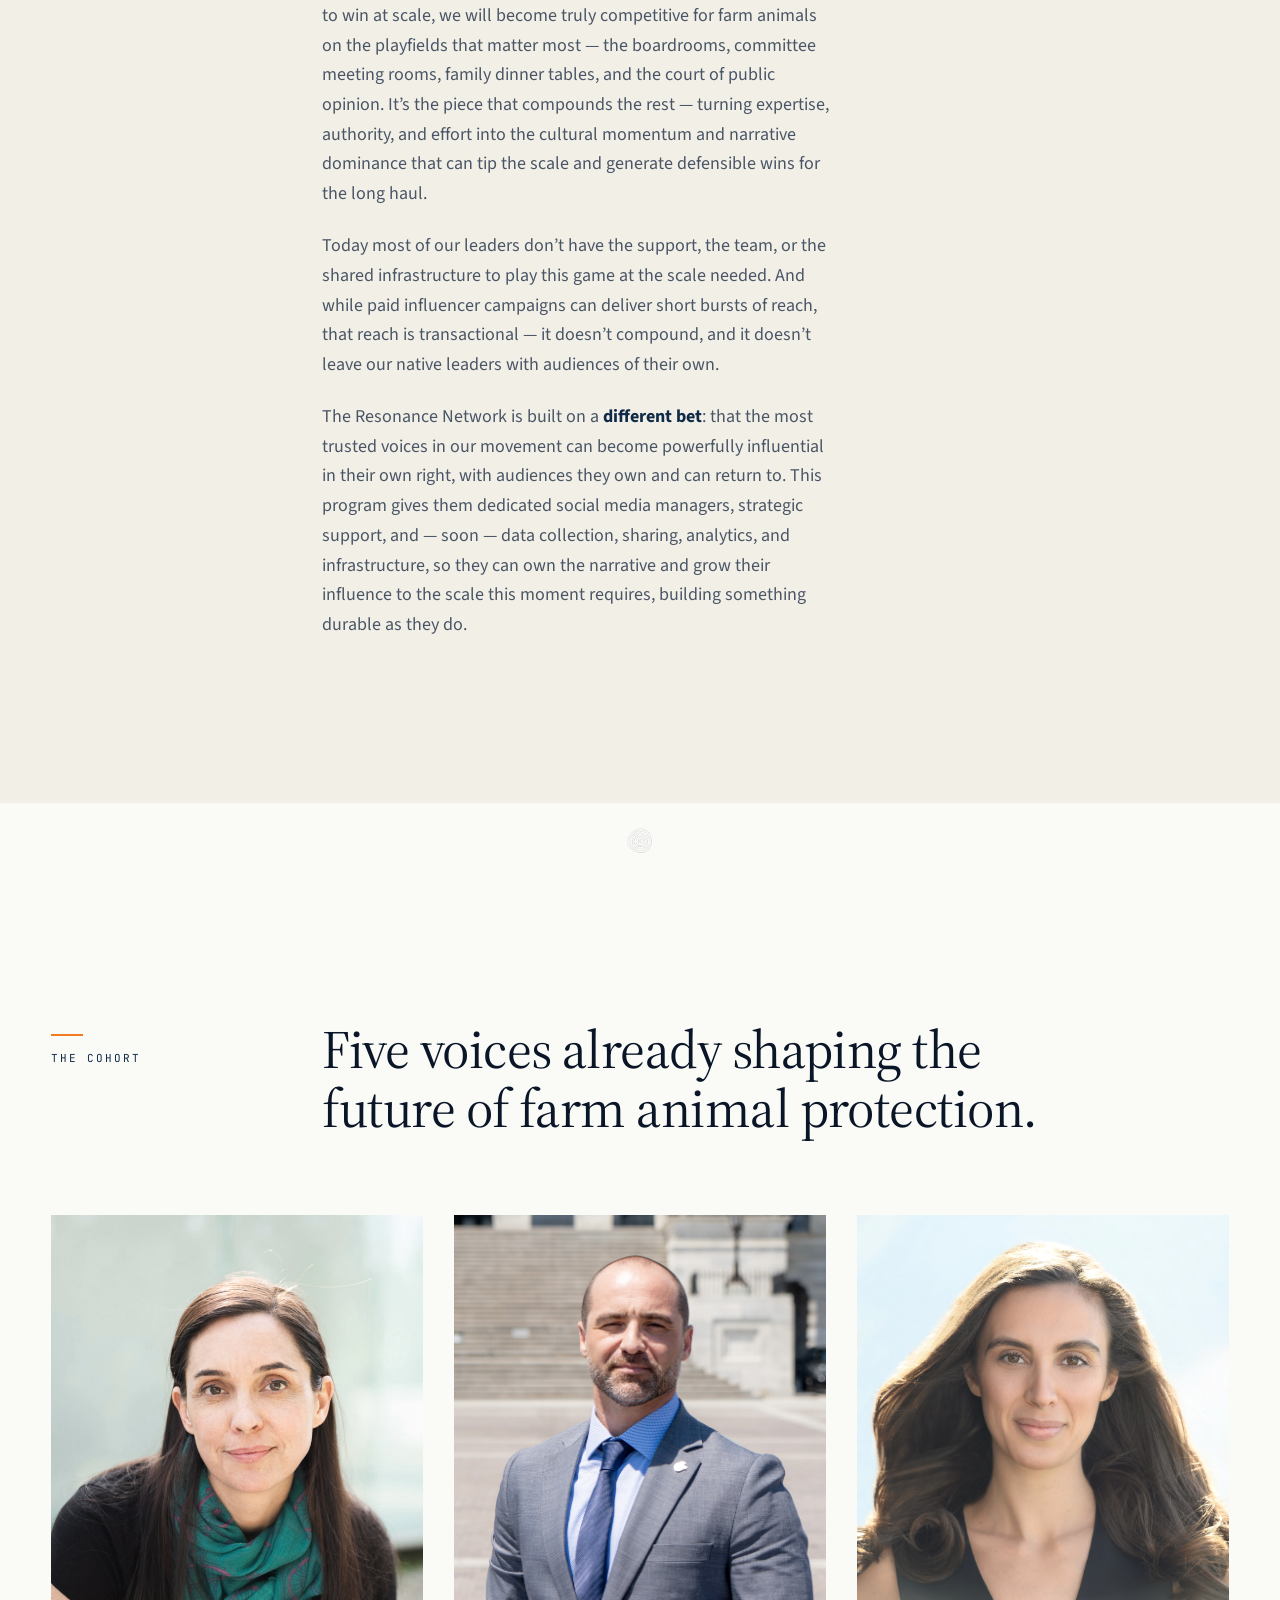
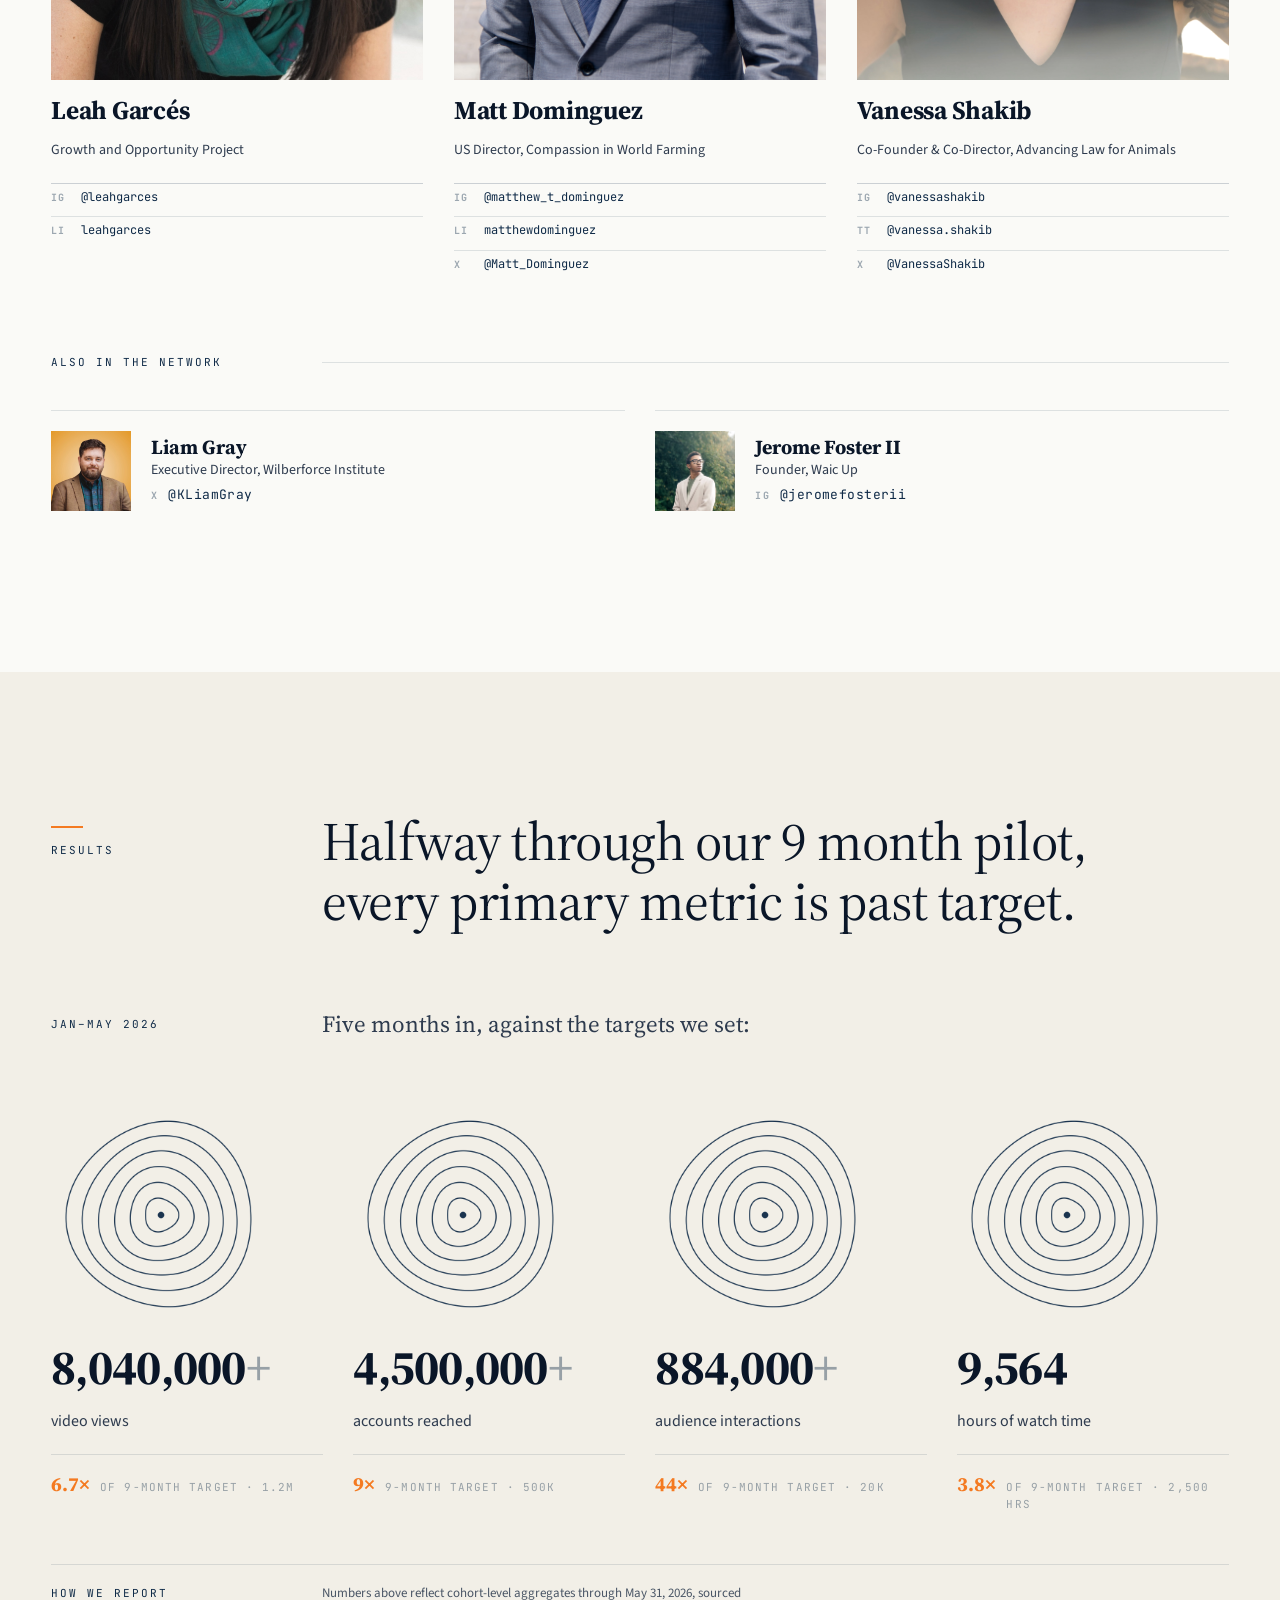
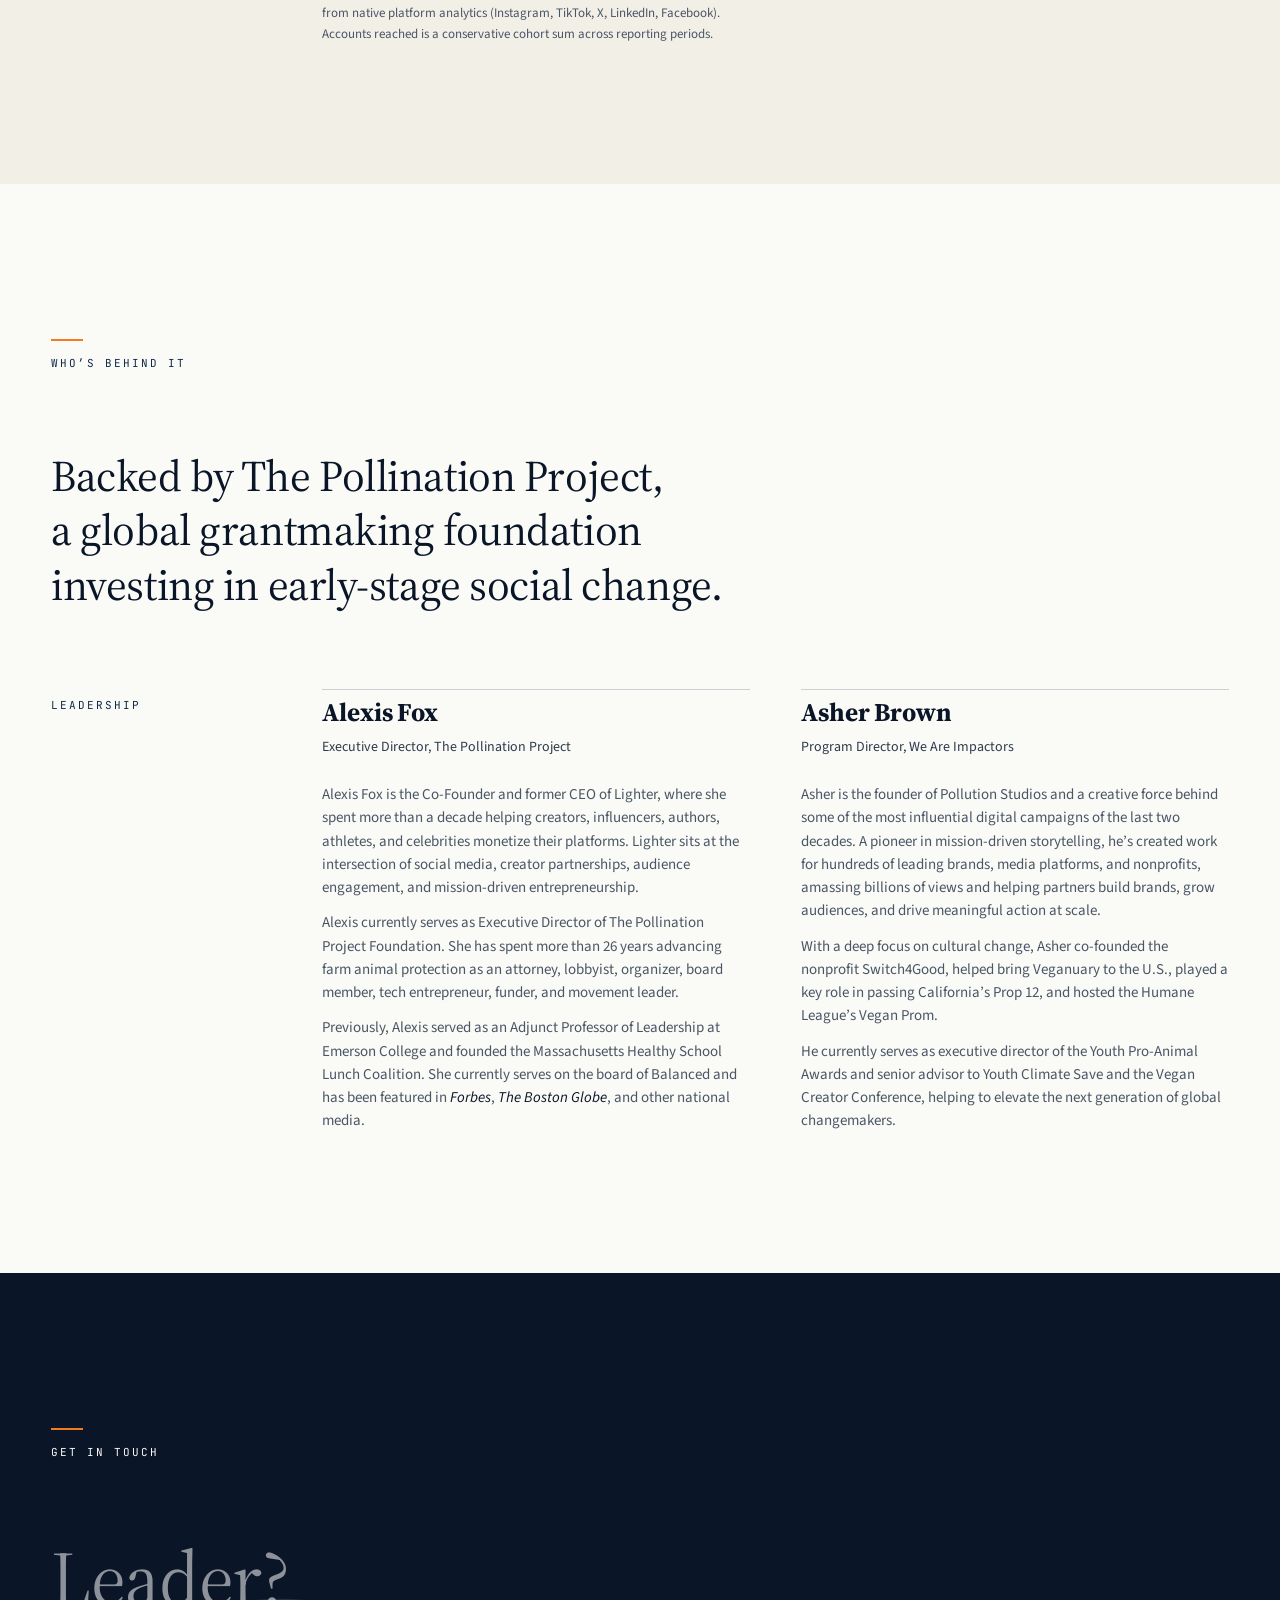
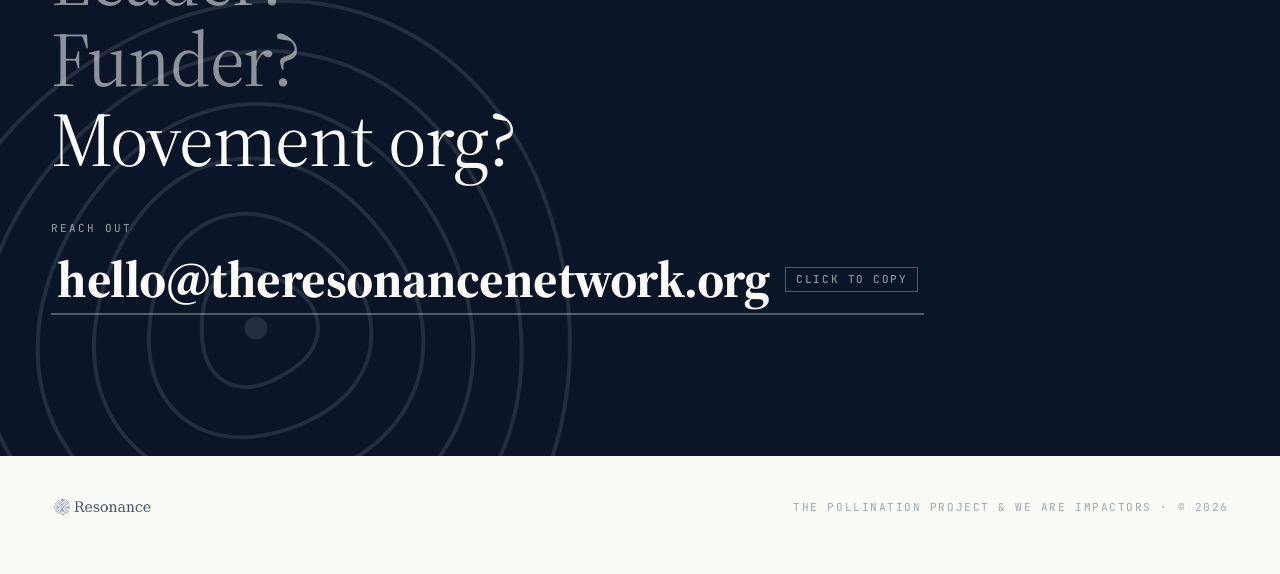
==== commit 5a8fa21e: "Revert nav link from "Theory of change" to "Our approach" https://claude.ai/code/session_01LuMn52DFk" ====
--- a/index.html
+++ b/index.html
@@ -21,7 +21,7 @@
       <img src="assets/wordmark-transparent.png" alt="Resonance">
     </a>
     <nav class="nav-links" id="navLinks" aria-label="Main">
-      <a href="#theory" data-link>Theory of change</a>
+      <a href="#theory" data-link>Our approach</a>
       <a href="#cohort" data-link>The cohort</a>
       <a href="#results" data-link>Results</a>
       <a href="#team" data-link>Who&rsquo;s behind it</a>
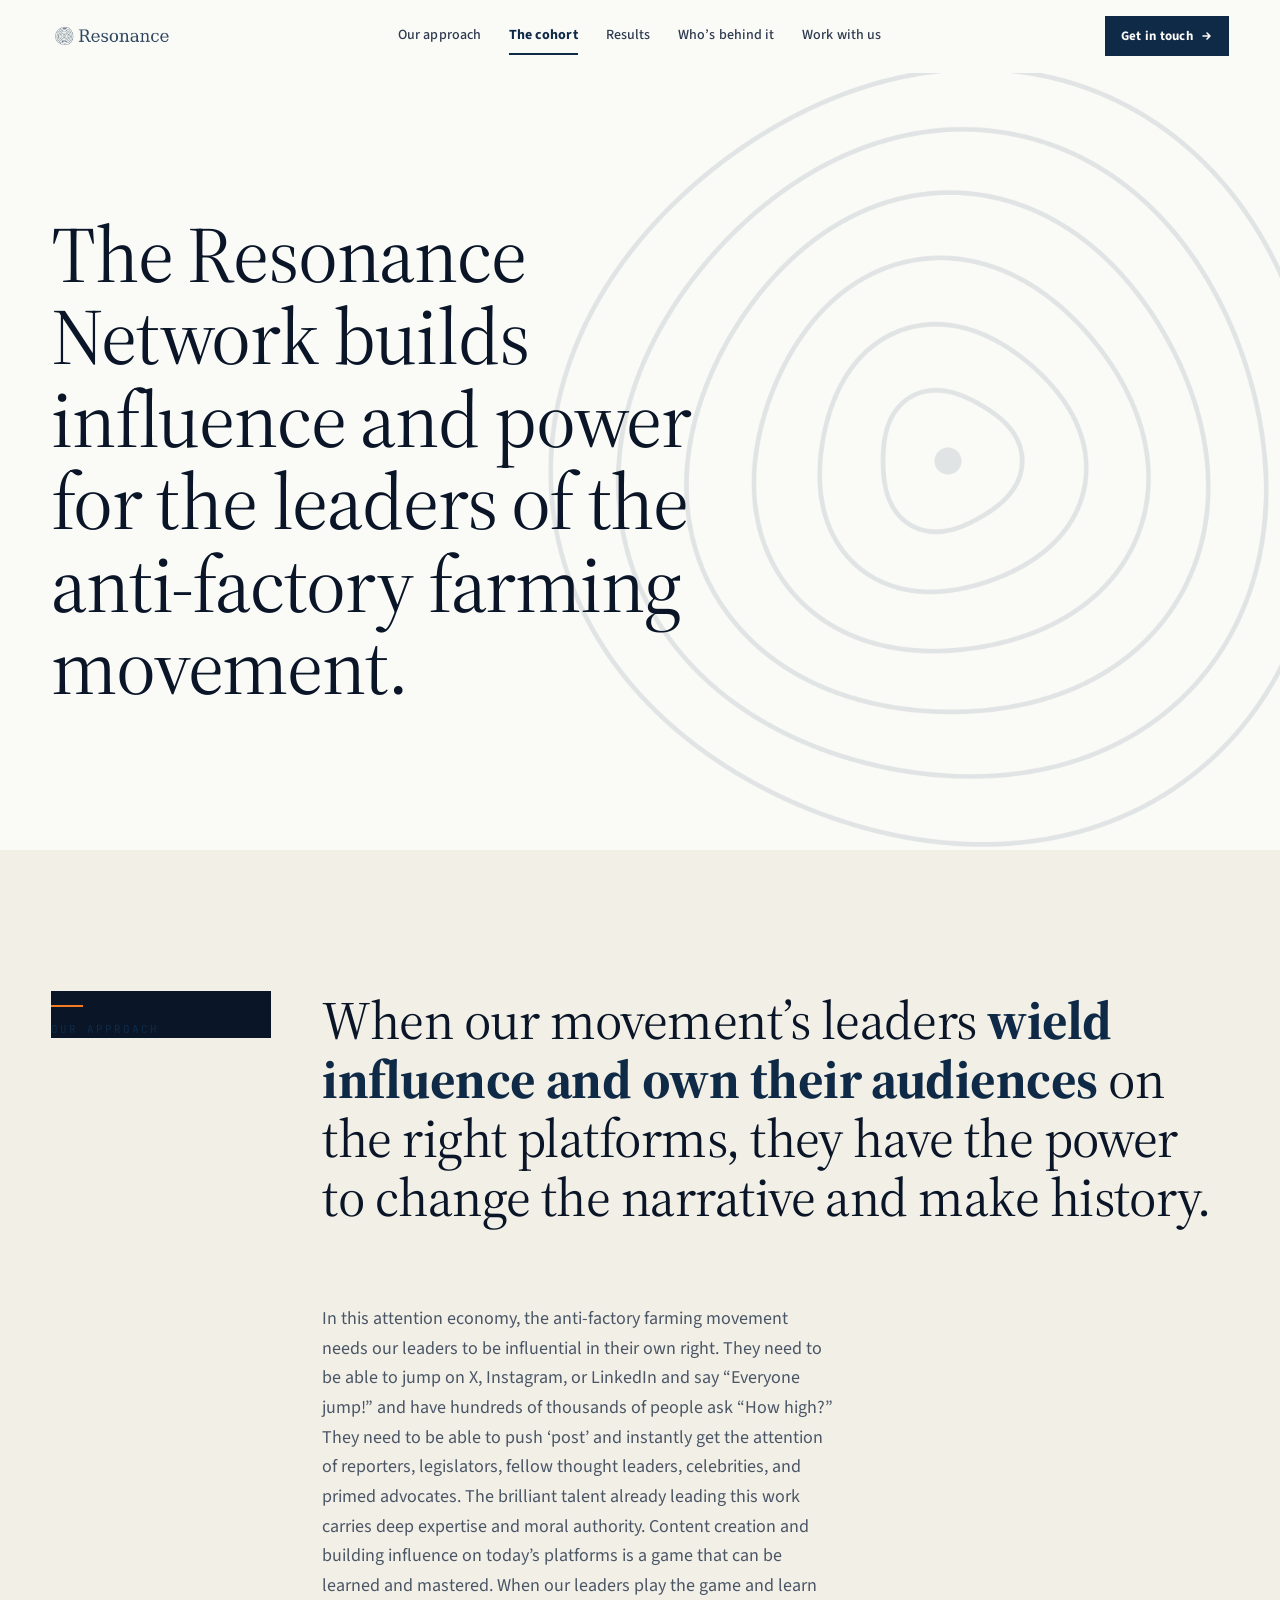
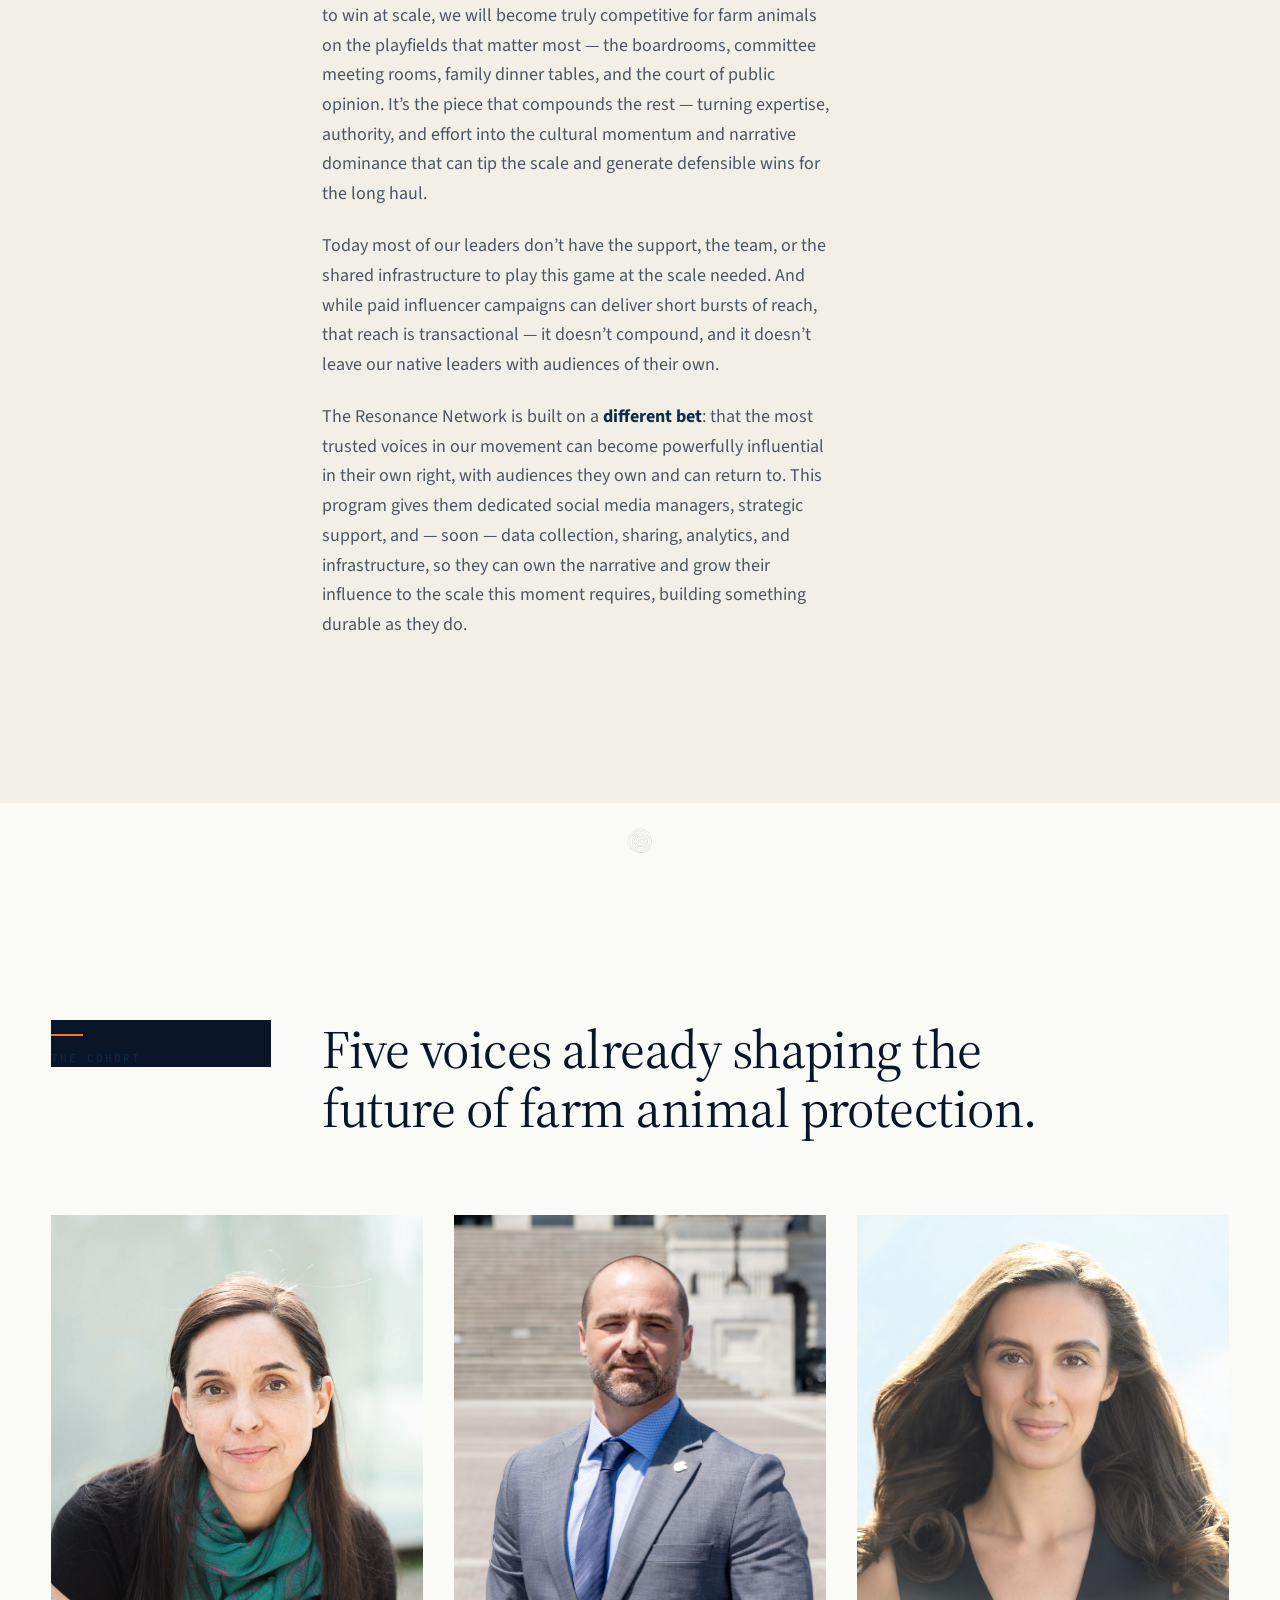
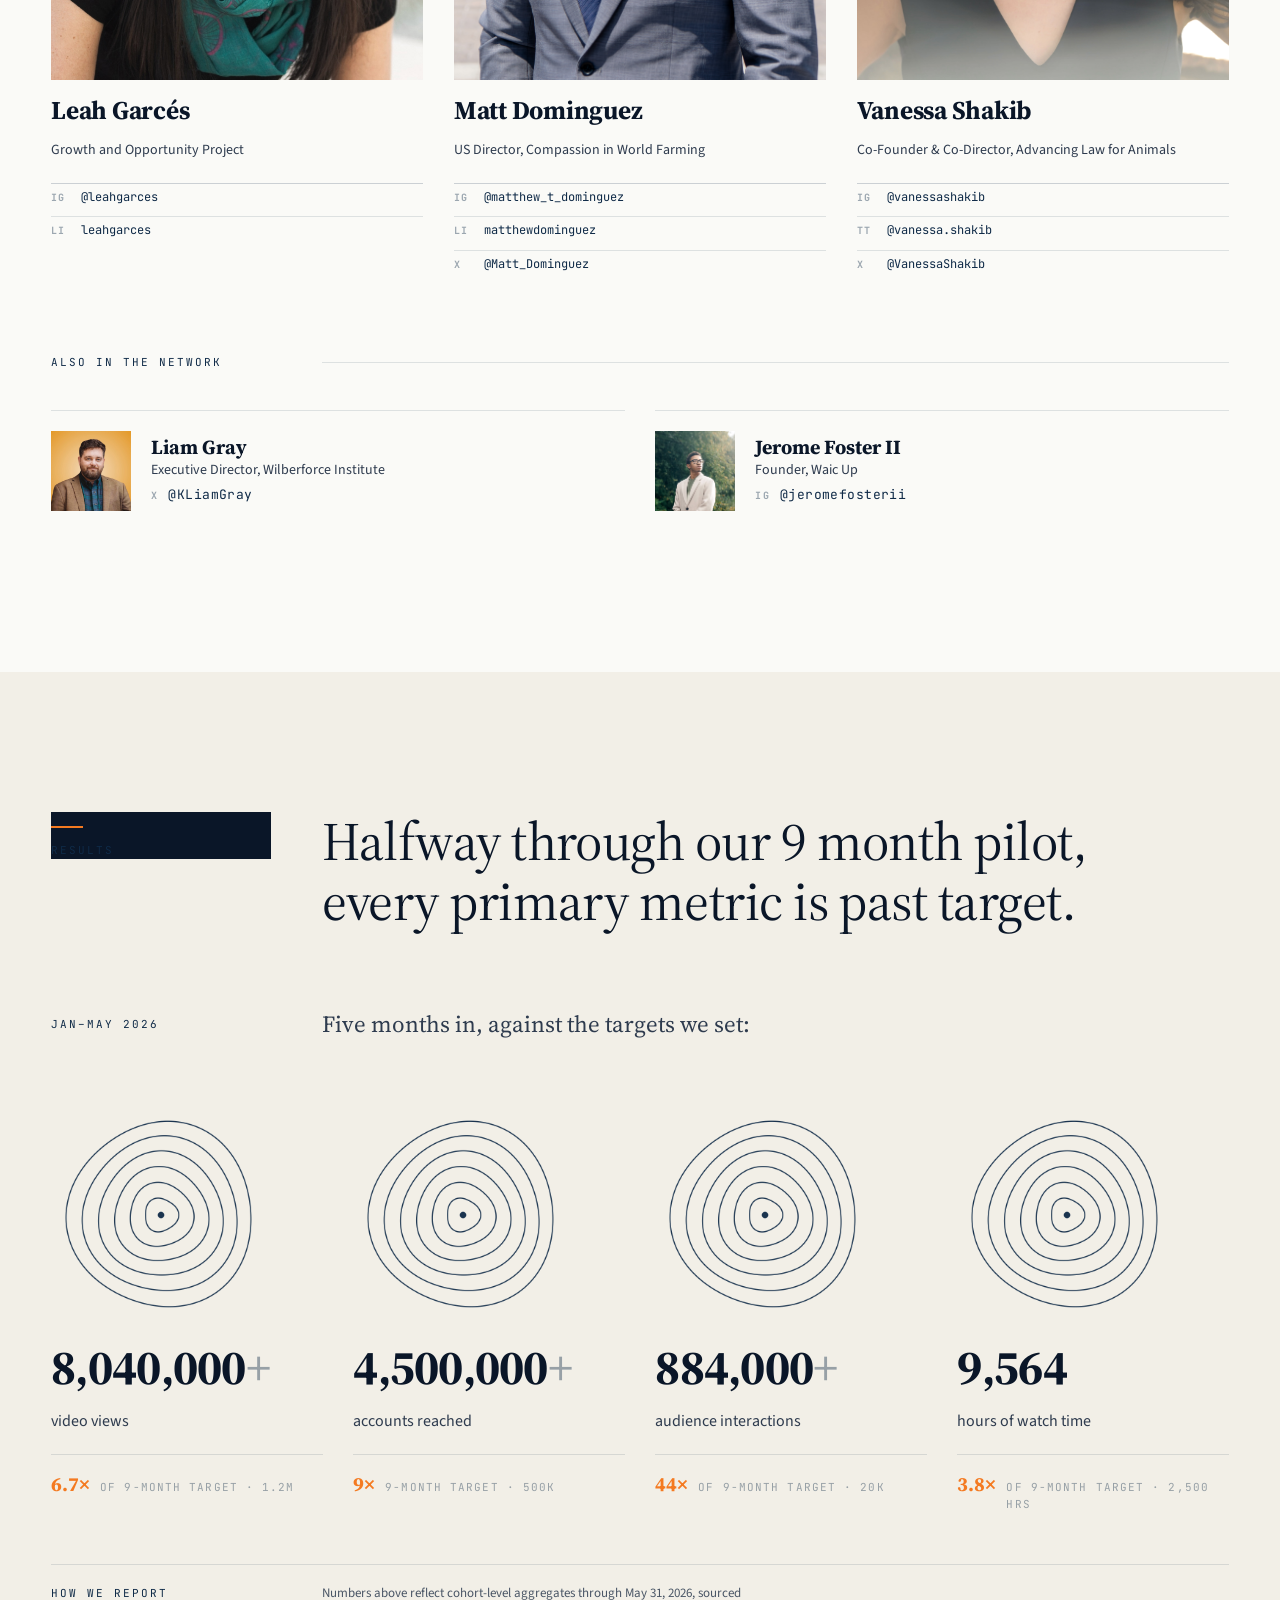
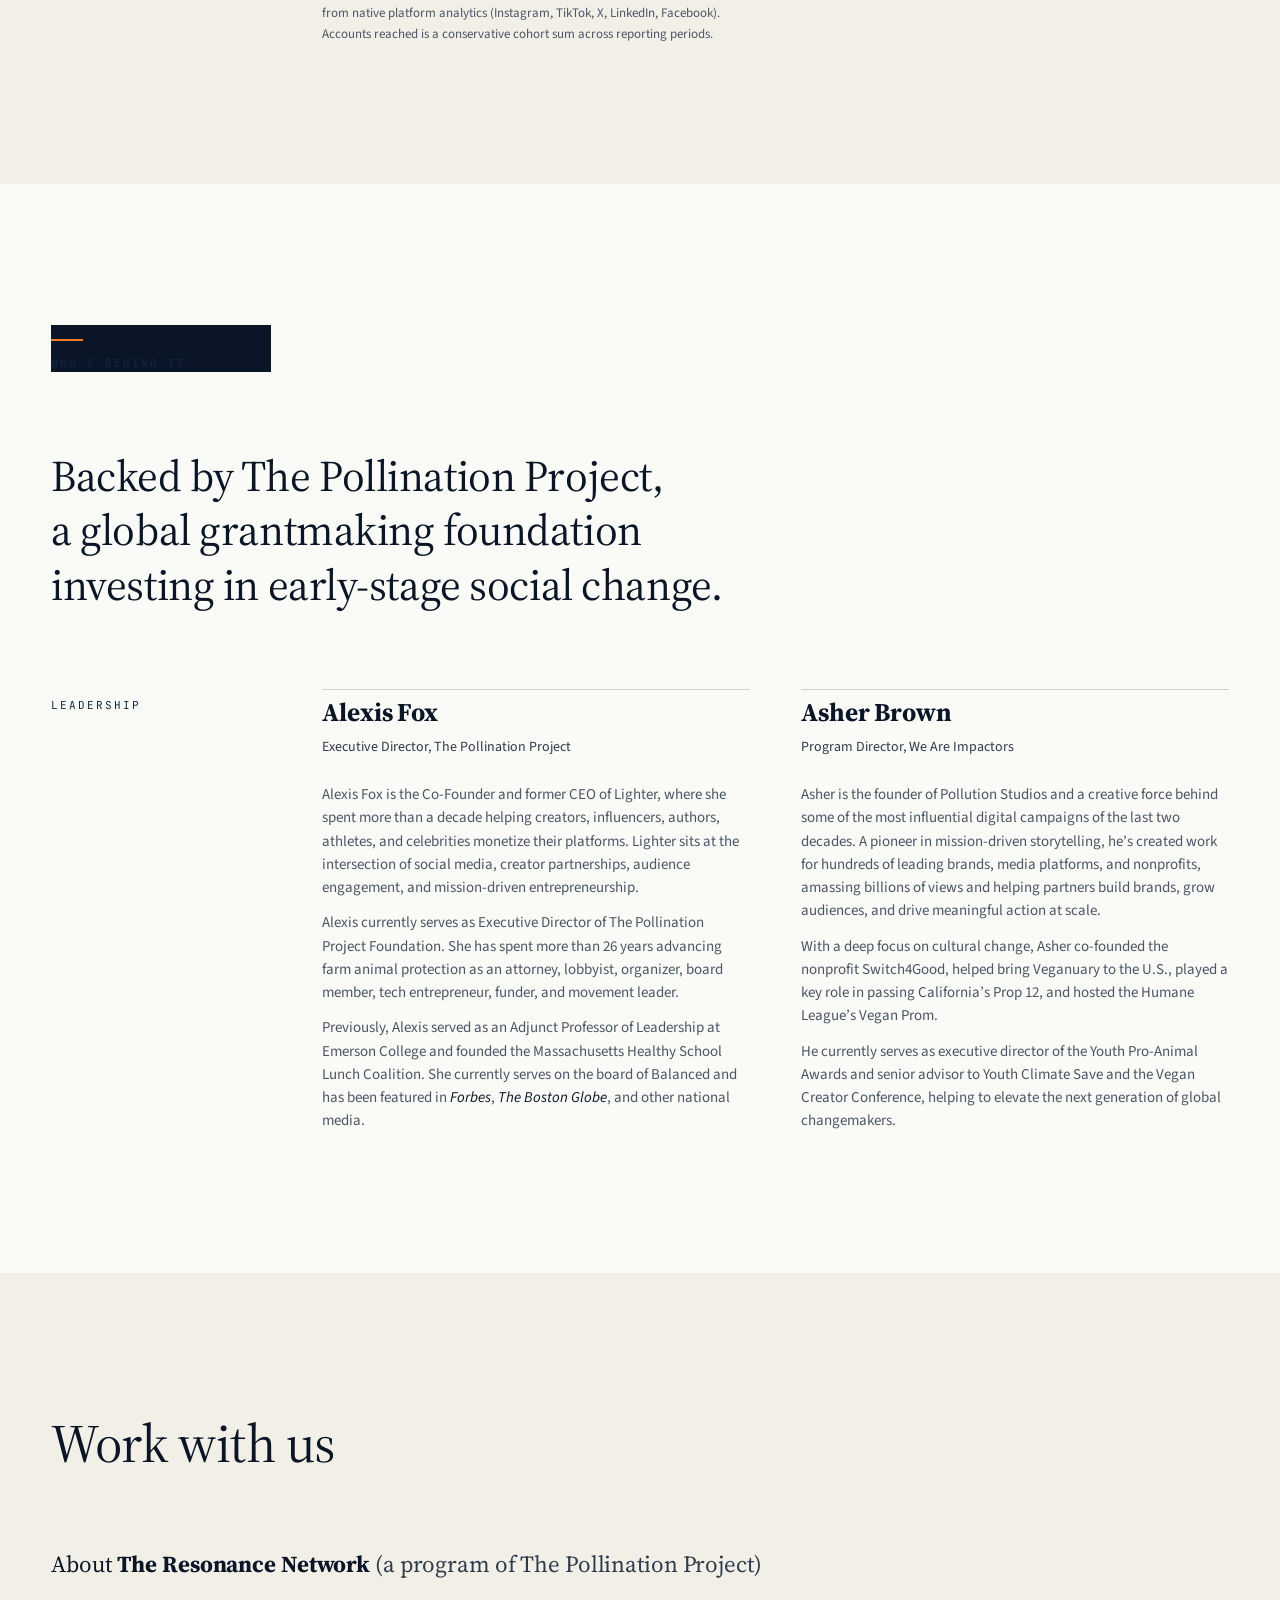
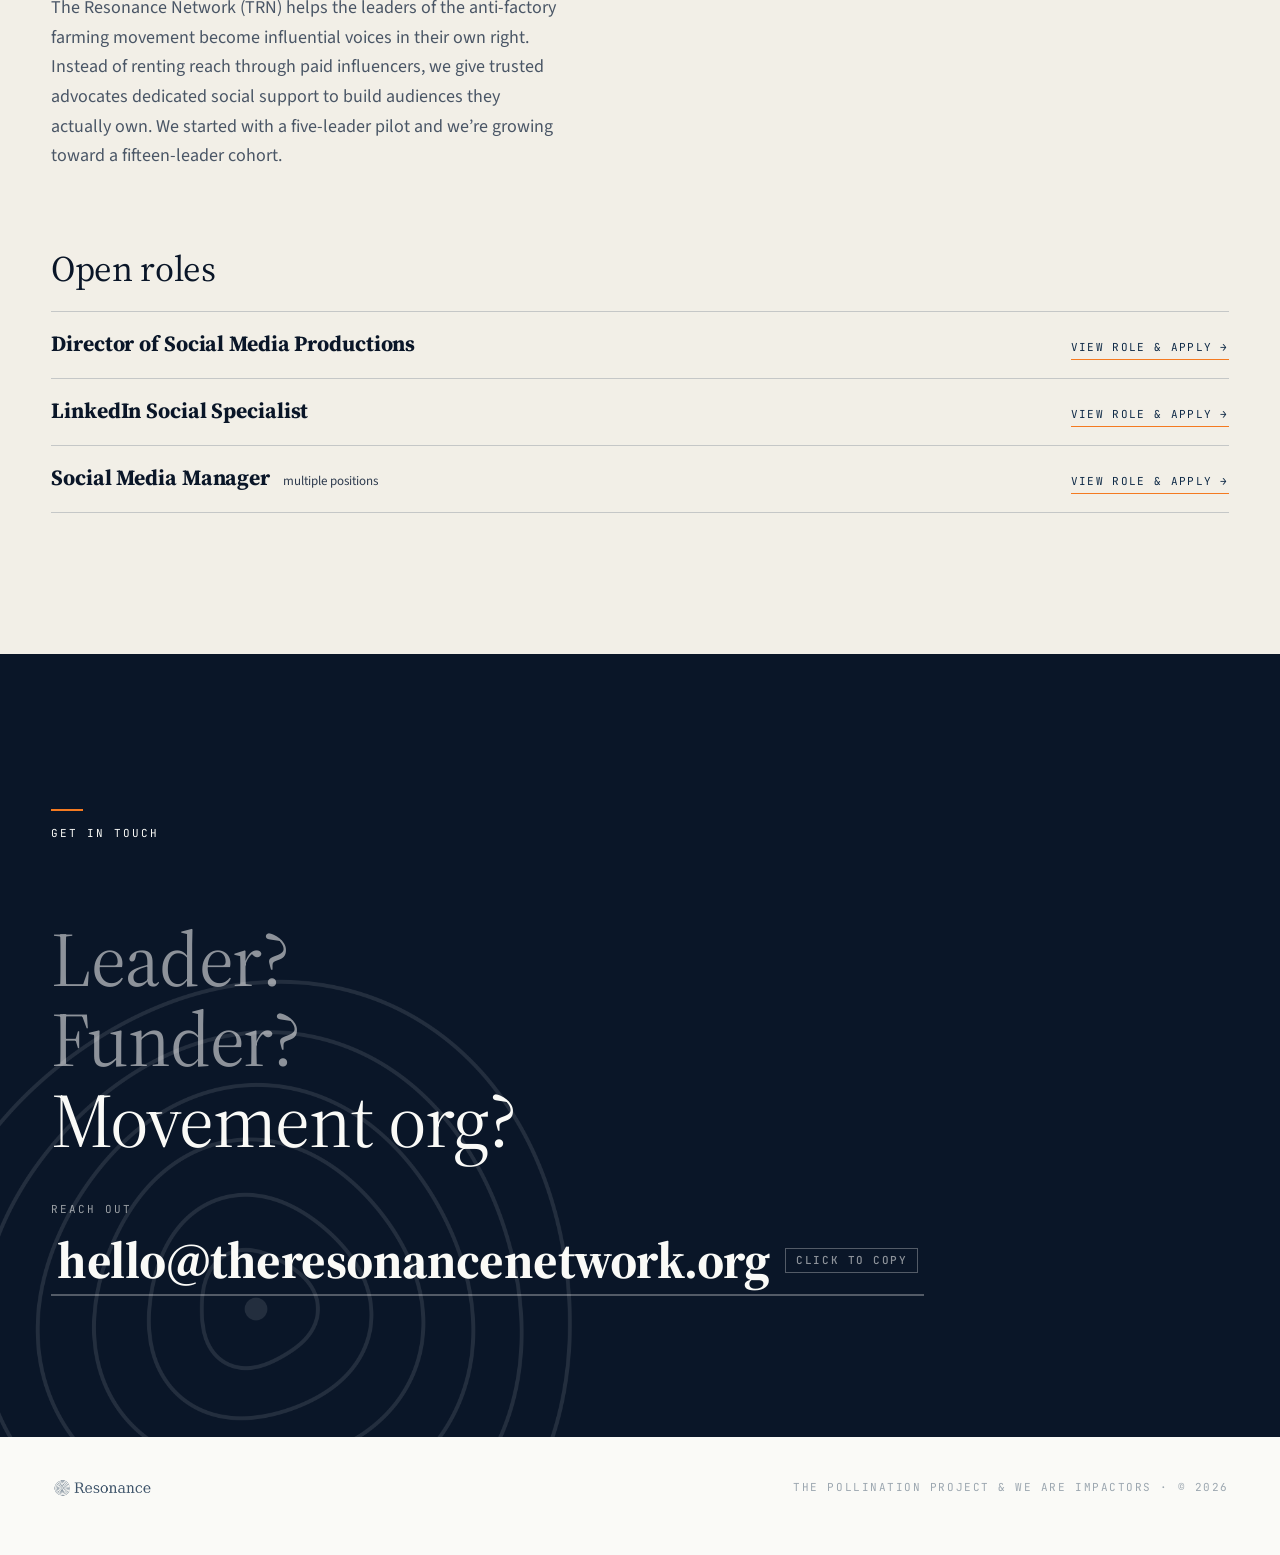
==== commit 01b0a335: "Add files via upload" ====
--- a/index.html
+++ b/index.html
@@ -25,6 +25,7 @@
       <a href="#cohort" data-link>The cohort</a>
       <a href="#results" data-link>Results</a>
       <a href="#team" data-link>Who&rsquo;s behind it</a>
+      <a href="#work" data-link>Work with us</a>
     </nav>
     <a href="#contact" class="nav-cta">
       <span>Get in touch</span>
@@ -256,7 +257,43 @@
   </div>
 </section>
 
-<!-- §06 GET IN TOUCH -->
+<!-- §06 WORK WITH US -->
+<section class="block cream" id="work" data-section="work">
+  <div class="wrap">
+    <div class="block-head">
+      <div>
+        <h2 class="title">Work with us</h2>
+      </div>
+    </div>
+
+    <div class="work-body">
+      <div class="col">
+        <h3 class="work-sub"><span style="font-weight: normal;">About</span> The Resonance Network <span class="work-sub-note">(a program of The Pollination Project)</span></h3>
+        <p>The Resonance Network (TRN) helps the leaders of the anti-factory farming movement become influential voices in their own right. Instead of renting reach through paid influencers, we give trusted advocates dedicated social support to build audiences they actually own. We started with a five-leader pilot and we&rsquo;re growing toward a fifteen-leader cohort.</p>
+      </div>
+    </div>
+
+    <div class="roles">
+      <h3 class="work-sub">Open roles</h3>
+      <ul class="role-list">
+        <li class="role-item">
+          <div class="role-name">Director of Social Media Productions</div>
+          <a class="role-link" href="https://www.linkedin.com/jobs/view/4460970299/" target="_blank" rel="noopener">View role &amp; apply &rarr;</a>
+        </li>
+        <li class="role-item">
+          <div class="role-name">LinkedIn Social Specialist</div>
+          <a class="role-link" href="https://jobs.gusto.com/postings/the-pollination-project-linkedin-specialist-1eee9ce4-c710-46f8-ad74-bd0a80a5caf0" target="_blank" rel="noopener">View role &amp; apply &rarr;</a>
+        </li>
+        <li class="role-item">
+          <div class="role-name">Social Media Manager <span class="role-note">multiple positions</span></div>
+          <a class="role-link" href="https://jobs.gusto.com/postings/the-pollination-project-social-media-manager-multiple-roles-f7b0d84b-8a3c-4a59-9555-1e7027841e55" target="_blank" rel="noopener">View role &amp; apply &rarr;</a>
+        </li>
+      </ul>
+    </div>
+  </div>
+</section>
+
+<!-- §07 GET IN TOUCH -->
 <section class="block contact" id="contact" data-section="contact">
   <div class="contact-ripple" aria-hidden="true">
     <img src="assets/symbol.png" alt="">
--- a/styles.css
+++ b/styles.css
@@ -191,6 +191,7 @@
   margin-bottom: clamp(40px, 6vw, 80px);
   align-items: start;
 }
+.block-head:not(:has(.num)) { grid-template-columns: 1fr; }
 .block-head .num {
   font-family: var(--mono);
   font-size: 11px;
@@ -506,14 +507,32 @@
 .person .bio p { margin: 0; font-family: var(--sans); font-size: 15px; line-height: 1.55; color: var(--body); }
 .person .bio em { font-style: italic; color: var(--ink); }
 
-/* ------- §06 contact ------- */
+/* ------- §06 work with us ------- */
+.work-body{display:grid;grid-template-columns:1fr;gap:clamp(24px,4vw,64px)}
+.work-body .col{max-width:64ch}
+.work-sub{font-family:var(--serif);font-weight:700;font-size:clamp(20px,1.8vw,26px);line-height:1.25;color:var(--ink);letter-spacing:-0.005em;margin:0 0 14px;max-width:none;white-space:nowrap}
+.work-sub-note{font-weight:400;color:var(--slate)}
+.work-body p{margin:0;font-size:18px;line-height:1.65;color:var(--body)}
+.roles{margin-top:clamp(48px,6vw,80px);display:block}
+.roles .work-sub{font-weight:400;font-size:clamp(26px,2.8vw,36px);line-height:1.15;letter-spacing:-0.01em;margin-bottom:22px}
+.role-list{list-style:none;margin:0;padding:0;display:flex;flex-direction:column}
+.role-item{display:flex;align-items:baseline;justify-content:space-between;gap:24px;padding:18px 0;border-top:1px solid var(--cobalt-20)}
+.role-item:last-child{border-bottom:1px solid var(--cobalt-20)}
+.role-name{font-family:var(--serif);font-weight:700;font-size:clamp(19px,1.7vw,24px);line-height:1.2;color:var(--ink);letter-spacing:-0.005em}
+.role-note{font-family:var(--sans);font-weight:400;font-size:13px;color:var(--slate);letter-spacing:0;margin-left:8px}
+.role-link{font-family:var(--mono);font-size:11px;letter-spacing:0.12em;text-transform:uppercase;color:var(--cobalt);white-space:nowrap;border-bottom:1px solid var(--orange);padding-bottom:3px;transition:color .15s ease}
+.role-link:hover{color:var(--ink)}
+.role-soon{font-family:var(--mono);font-size:11px;letter-spacing:0.12em;text-transform:uppercase;color:var(--slate);white-space:nowrap}
+
+/* ------- §07 contact ------- */
 .contact {
   background: var(--ink);
   color: var(--warm);
   position: relative;
   overflow: hidden;
 }
-.contact .block-head .num { background-color: var(--ink); }
+.contact .block-head:not(:has(.num)) { grid-template-columns: 1fr; }
+.block-head .num { background-color: var(--ink); }
 .contact .block-head .num::before { background: var(--orange); }
 .contact .block-head .title { color: var(--warm); }
 
@@ -619,7 +638,8 @@
   .nav.is-open .nav-links a { padding: 14px 0; border-bottom: 1px solid var(--cobalt-08); font-size: 16px; }
 
   .block-head { grid-template-columns: 1fr; gap: 16px; }
-  .block-head .num { padding-top: 0; }
+  .block-head:not(:has(.num)) { grid-template-columns: 1fr; }
+.block-head .num { padding-top: 0; }
   .theory-body { grid-template-columns: 1fr; }
   .cohort-grid { grid-template-columns: 1fr; }
   .cohort-divider { grid-template-columns: 1fr; }
@@ -627,6 +647,8 @@
   .results-grid { grid-template-columns: 1fr 1fr; gap: 40px; }
   .results-frame, .results-methodology { grid-template-columns: 1fr; }
   .team-grid { grid-template-columns: 1fr; }
+  .work-sub { white-space: normal; }
+  .role-item { flex-direction: column; align-items: flex-start; gap: 8px; }
   .stat-ring { max-width: 240px; }
 }
 
